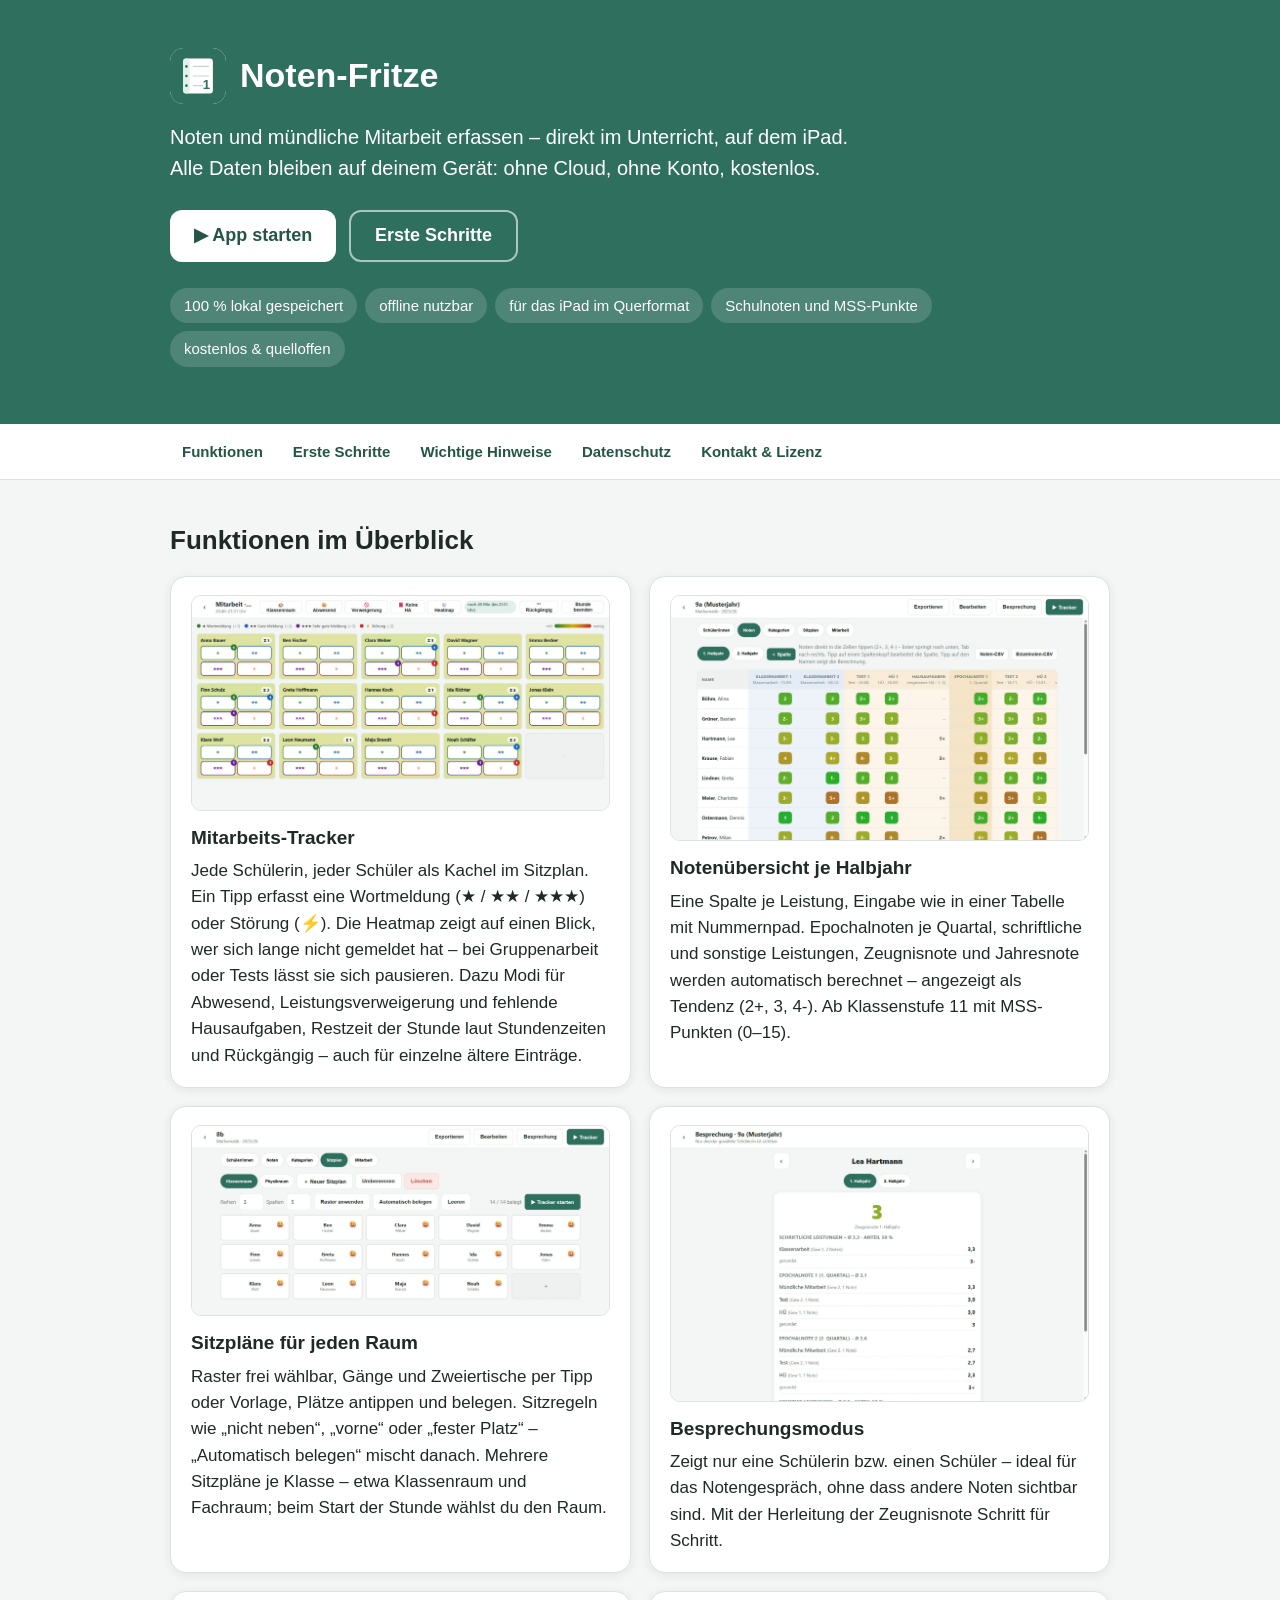
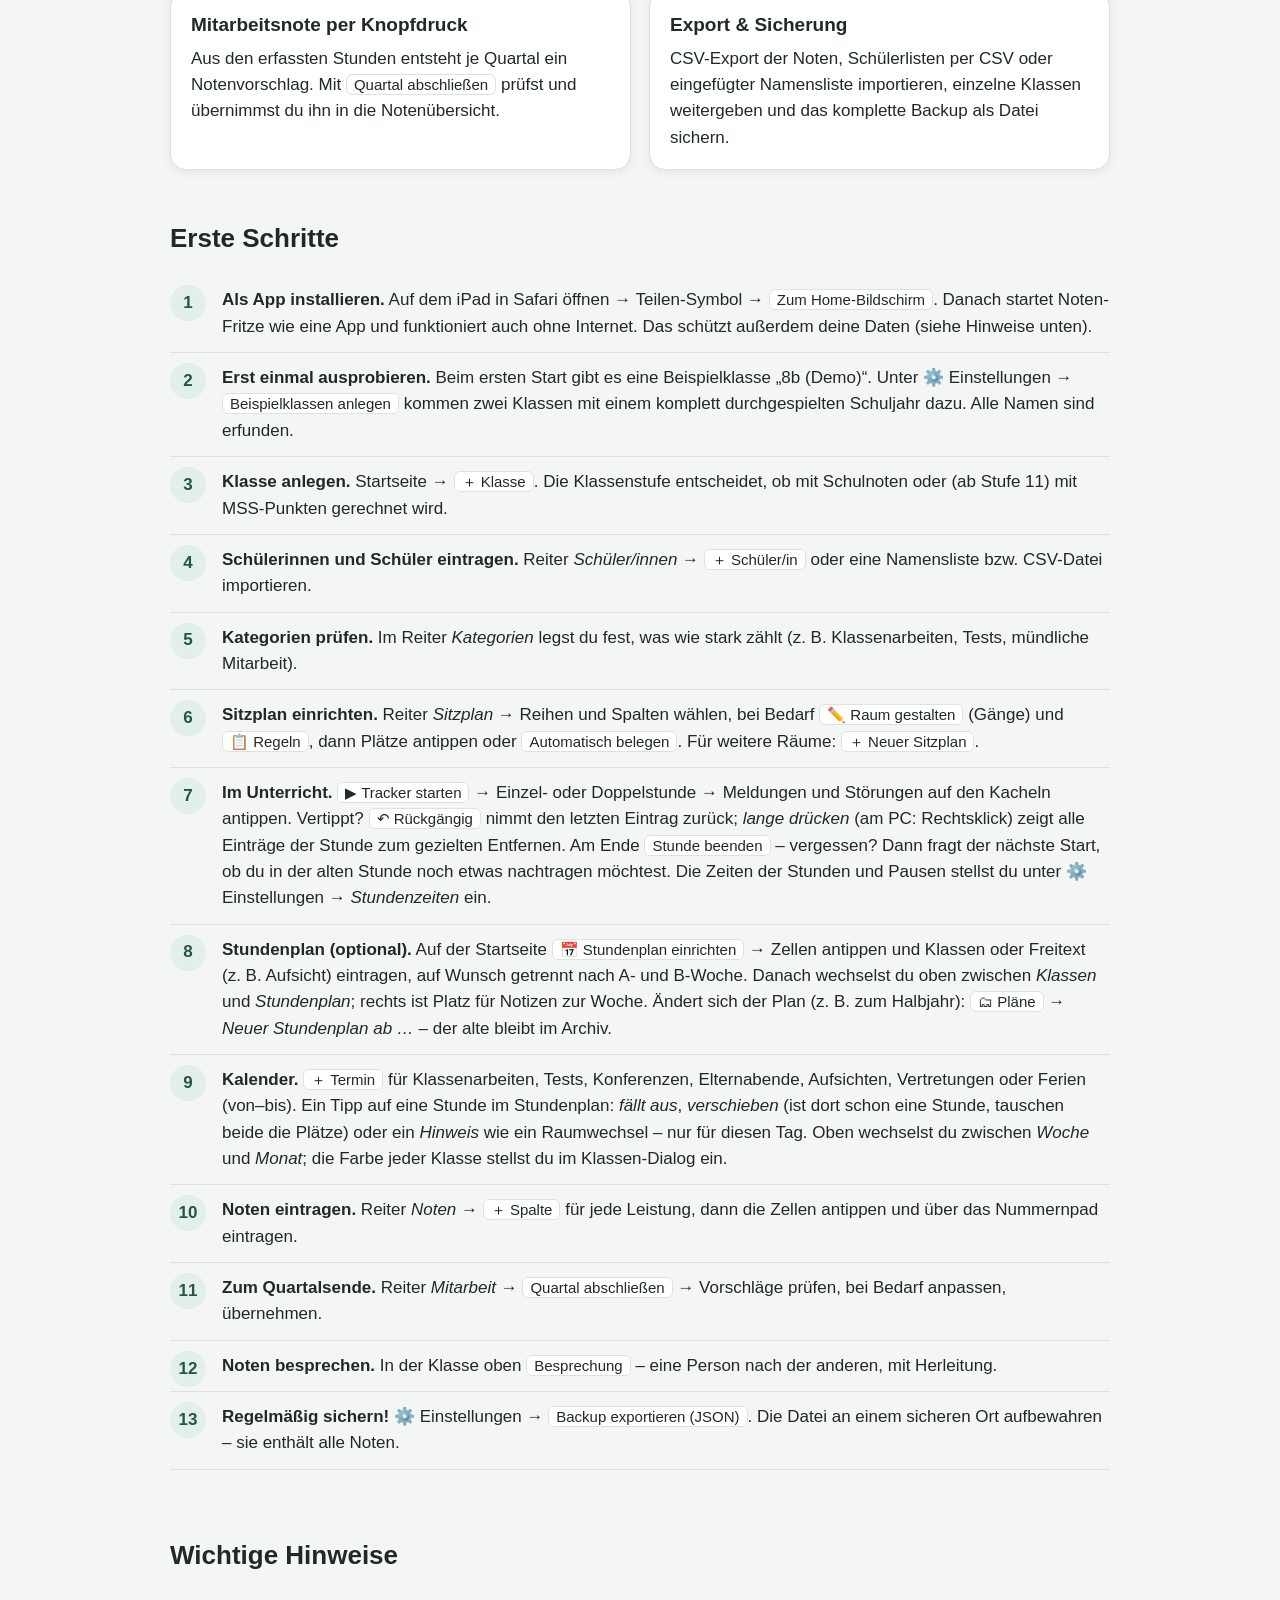
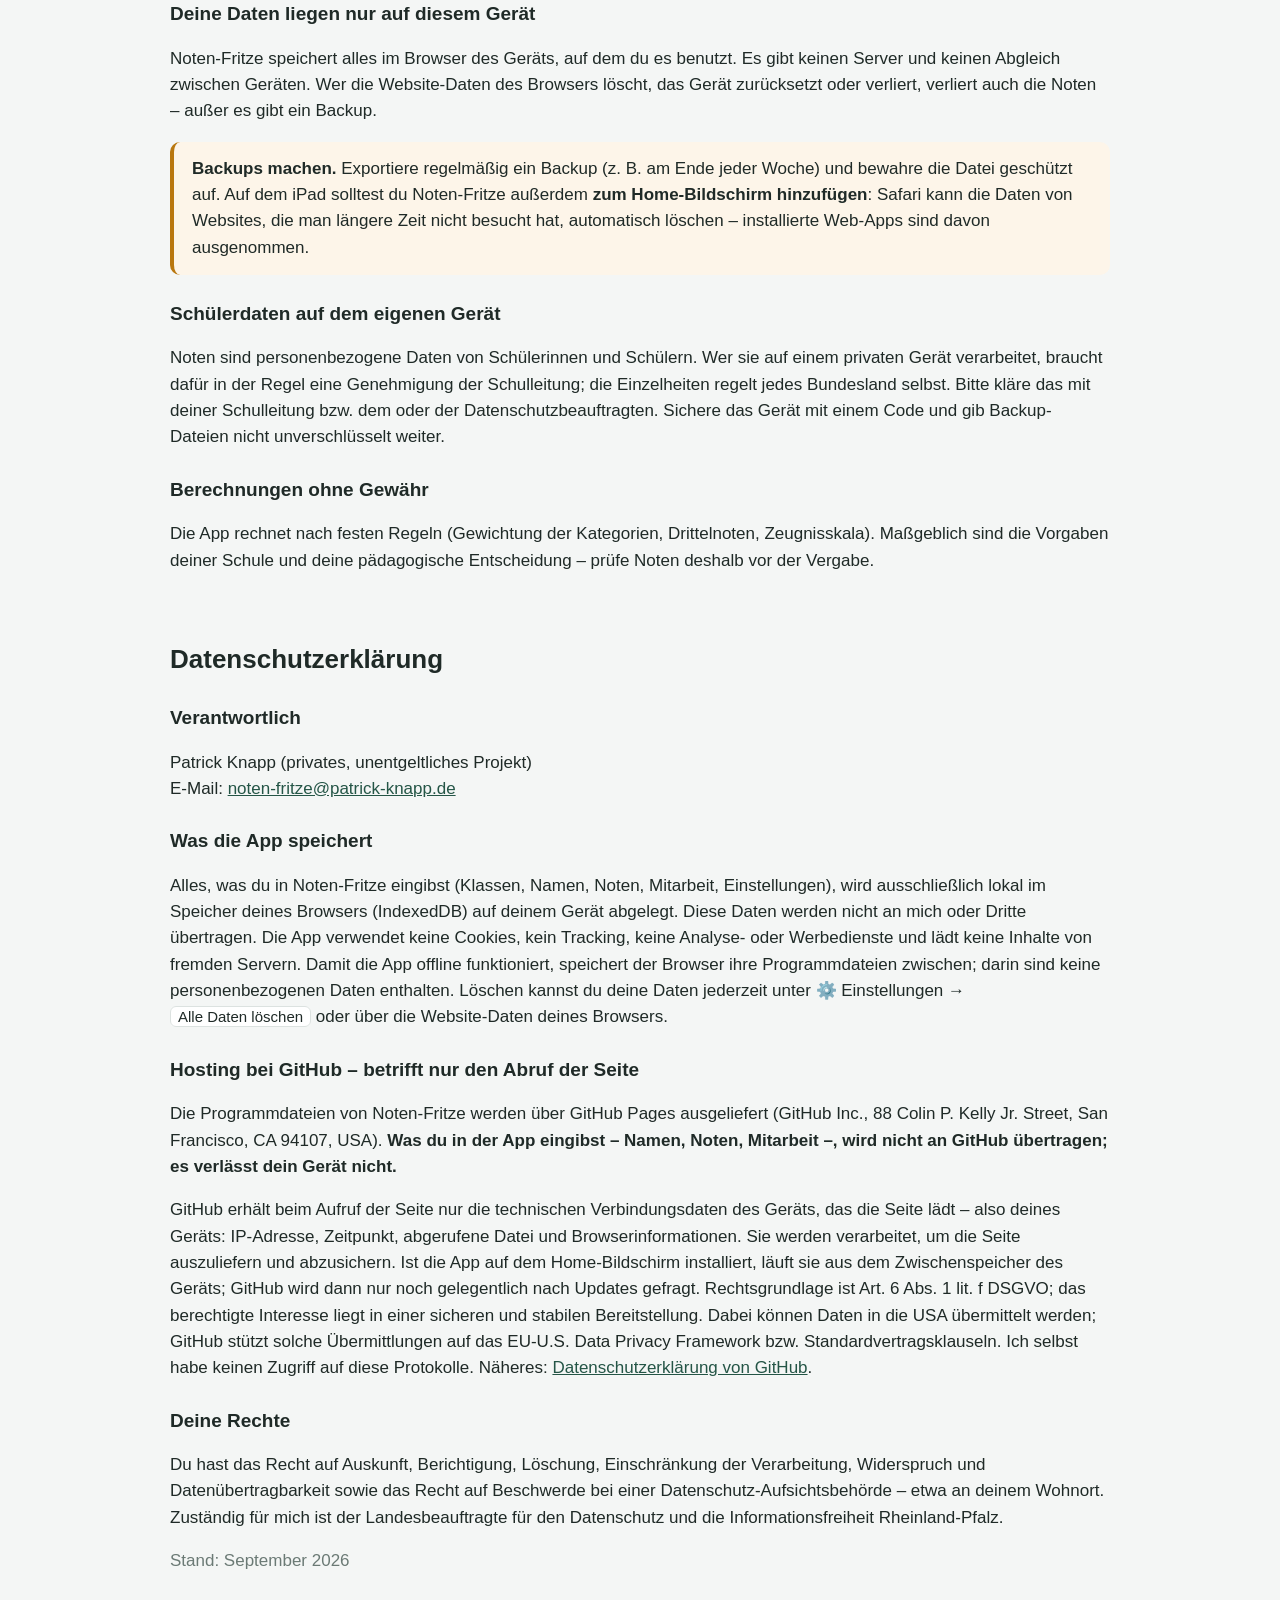
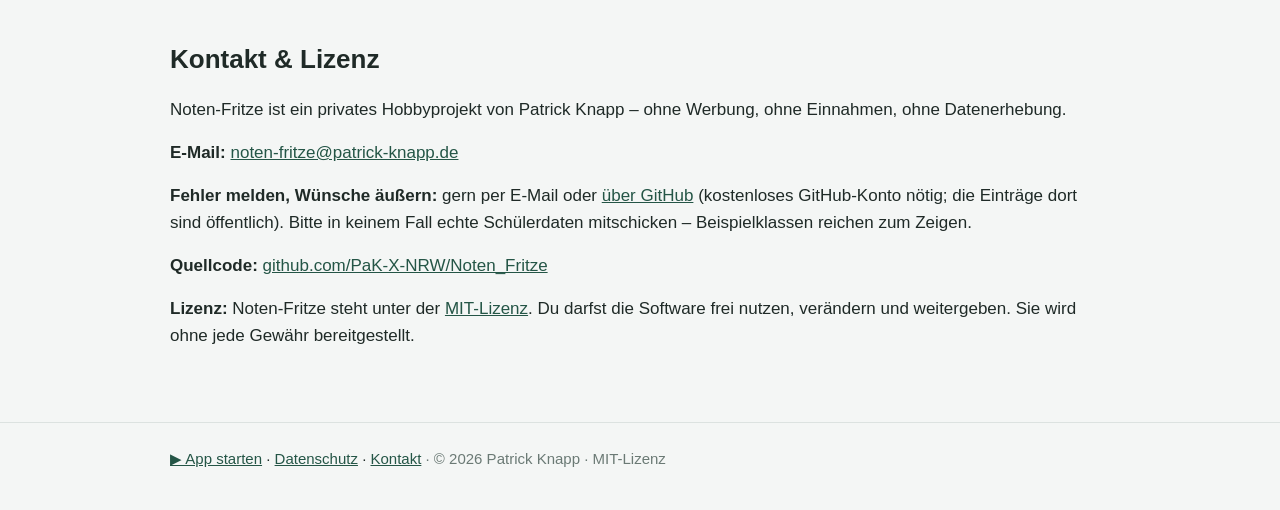
==== info.html @ f2e83788 "Kalender: Termine, Ferien, Ausfall/Verschieben/Hinweis, Monatsansicht, Klassenfarben - Neuer Store „" ====
<!DOCTYPE html>
<html lang="de">
<head>
  <meta charset="UTF-8" />
  <meta name="viewport" content="width=device-width, initial-scale=1.0, viewport-fit=cover" />
  <meta name="theme-color" content="#2f6f5e" />
  <title>Noten-Fritze – Noten und Mitarbeit lokal auf dem iPad</title>
  <meta name="description" content="Kostenlose Noten- und Mitarbeitsverwaltung für Lehrkräfte: Notenübersicht, Mitarbeits-Tracker mit Sitzplan, Besprechungsmodus. 100 % lokal im Browser – ohne Cloud, ohne Konto, offline nutzbar." />
  <meta property="og:type" content="website" />
  <meta property="og:title" content="Noten-Fritze – Noten und Mitarbeit lokal auf dem iPad" />
  <meta property="og:description" content="Kostenlose Noten- und Mitarbeitsverwaltung für Lehrkräfte. Alle Daten bleiben auf dem eigenen Gerät." />
  <meta property="og:image" content="https://noten-fritze.patrick-knapp.de/img/tracker.jpg" />
  <meta property="og:url" content="https://noten-fritze.patrick-knapp.de/info.html" />
  <link rel="canonical" href="https://noten-fritze.patrick-knapp.de/info.html" />
  <link rel="icon" href="icons/icon.svg" type="image/svg+xml" />
  <script type="application/ld+json">
  {
    "@context": "https://schema.org",
    "@type": "WebApplication",
    "name": "Noten-Fritze",
    "url": "https://noten-fritze.patrick-knapp.de/",
    "description": "Kostenlose Noten- und Mitarbeitsverwaltung für Lehrkräfte: Notenübersicht, Mitarbeits-Tracker mit Sitzplan, Besprechungsmodus. Alle Daten bleiben lokal im Browser.",
    "applicationCategory": "EducationalApplication",
    "operatingSystem": "Browser (optimiert für iPad)",
    "inLanguage": "de",
    "isAccessibleForFree": true,
    "offers": { "@type": "Offer", "price": "0", "priceCurrency": "EUR" },
    "audience": { "@type": "EducationalAudience", "educationalRole": "teacher" },
    "author": { "@type": "Person", "name": "Patrick Knapp" },
    "license": "https://opensource.org/licenses/MIT",
    "screenshot": "https://noten-fritze.patrick-knapp.de/img/tracker.jpg"
  }
  </script>
  <link rel="apple-touch-icon" href="icons/icon.svg" />
  <!-- info.html – Infoseite für Lehrkräfte: Funktionen, Kurzanleitung,
       Hinweise, Datenschutzerklärung, Kontakt und Lizenz. Bewusst ohne
       ausführbare Scripts und externe Ressourcen (nur Links; der JSON-LD-Block
       oben sind reine Daten für Suchmaschinen). -->
  <style>
    :root {
      --bg: #f4f6f5; --surface: #ffffff; --line: #dce2e0;
      --text: #1f2a27; --text-muted: #6b7a75;
      --accent: #2f6f5e; --accent-dark: #245546; --accent-soft: #e3efeb;
      --warn-soft: #fdf5e9; --warn: #b9770e;
      --radius: 16px; --shadow: 0 2px 10px rgba(31, 42, 39, 0.08);
    }
    * { box-sizing: border-box; }
    html { scroll-behavior: smooth; }
    body {
      margin: 0; background: var(--bg); color: var(--text);
      font-family: -apple-system, BlinkMacSystemFont, "Segoe UI", Roboto, Helvetica, Arial, sans-serif;
      font-size: 17px; line-height: 1.55; -webkit-font-smoothing: antialiased;
    }
    a { color: var(--accent-dark); }
    .wrap { max-width: 980px; margin: 0 auto; padding: 0 20px; }
    header.hero { background: var(--accent); color: #fff; padding: 48px 0 40px; }
    .hero .brand { display: flex; align-items: center; gap: 14px; }
    .hero .brand img { width: 56px; height: 56px; border-radius: 14px; background: #fff; }
    .hero h1 { margin: 0; font-size: 34px; line-height: 1.15; }
    .hero p.lead { font-size: 20px; margin: 18px 0 26px; max-width: 700px; }
    .btn {
      display: inline-flex; align-items: center; gap: 8px; min-height: 52px; padding: 0 24px;
      border-radius: 12px; font-weight: 700; text-decoration: none; font-size: 18px;
    }
    .btn.primary { background: #fff; color: var(--accent-dark); }
    .btn.ghost { color: #fff; border: 2px solid rgba(255,255,255,.6); margin-left: 8px; }
    .badges { display: flex; flex-wrap: wrap; gap: 8px; margin-top: 26px; padding: 0; list-style: none; }
    .badges li { background: rgba(255,255,255,.15); border-radius: 999px; padding: 6px 14px; font-size: 15px; }
    nav.toc { background: var(--surface); border-bottom: 1px solid var(--line); position: sticky; top: 0; z-index: 2; }
    nav.toc .wrap { display: flex; gap: 6px; overflow-x: auto; padding-top: 10px; padding-bottom: 10px; }
    nav.toc a { white-space: nowrap; text-decoration: none; padding: 6px 12px; border-radius: 999px; font-weight: 600; font-size: 15px; }
    nav.toc a:hover { background: var(--accent-soft); }
    section { padding: 40px 0 8px; }
    section h2 { font-size: 26px; margin: 0 0 16px; }
    section h3 { font-size: 19px; margin: 24px 0 6px; }
    .features { display: grid; grid-template-columns: repeat(auto-fit, minmax(380px, 1fr)); gap: 18px; }
    @media (max-width: 440px) { .features { grid-template-columns: 1fr; } }
    .card { background: var(--surface); border: 1px solid var(--line); border-radius: var(--radius); box-shadow: var(--shadow); padding: 18px 20px; }
    .card h3 { margin-top: 0; }
    .card p { margin: 6px 0 0; }
    figure { margin: 0 0 12px; }
    figure img { width: 100%; height: auto; display: block; border-radius: 10px; border: 1px solid var(--line); }
    figcaption { font-size: 14px; color: var(--text-muted); margin-top: 6px; }
    ol.steps { padding-left: 0; list-style: none; counter-reset: s; }
    ol.steps li { counter-increment: s; position: relative; padding: 12px 0 12px 52px; border-bottom: 1px solid var(--line); }
    ol.steps li::before {
      content: counter(s); position: absolute; left: 0; top: 10px; width: 36px; height: 36px; border-radius: 50%;
      background: var(--accent-soft); color: var(--accent-dark); font-weight: 700; display: flex; align-items: center; justify-content: center;
    }
    .note { background: var(--warn-soft); border-left: 4px solid var(--warn); border-radius: 10px; padding: 14px 18px; margin: 14px 0; }
    .muted { color: var(--text-muted); }
    kbd, .ui { background: var(--surface); border: 1px solid var(--line); border-radius: 6px; padding: 1px 7px; font-size: 15px; font-family: inherit; white-space: nowrap; }
    footer { margin-top: 48px; padding: 24px 0 40px; border-top: 1px solid var(--line); font-size: 15px; }
    @media (max-width: 600px) {
      .hero h1 { font-size: 28px; }
      .btn.ghost { margin: 10px 0 0; }
    }
  </style>
</head>
<body>
  <header class="hero">
    <div class="wrap">
      <div class="brand"><img src="icons/icon.svg" alt="" /><h1>Noten-Fritze</h1></div>
      <p class="lead">Noten und mündliche Mitarbeit erfassen – direkt im Unterricht, auf dem iPad.
        Alle Daten bleiben auf deinem Gerät: ohne Cloud, ohne Konto, kostenlos.</p>
      <a class="btn primary" href="./">▶︎ App starten</a>
      <a class="btn ghost" href="#start">Erste Schritte</a>
      <ul class="badges">
        <li>100 % lokal gespeichert</li>
        <li>offline nutzbar</li>
        <li>für das iPad im Querformat</li>
        <li>Schulnoten und MSS-Punkte</li>
        <li>kostenlos &amp; quelloffen</li>
      </ul>
    </div>
  </header>

  <nav class="toc" aria-label="Inhalt">
    <div class="wrap">
      <a href="#funktionen">Funktionen</a>
      <a href="#start">Erste Schritte</a>
      <a href="#hinweise">Wichtige Hinweise</a>
      <a href="#datenschutz">Datenschutz</a>
      <a href="#kontakt">Kontakt &amp; Lizenz</a>
    </div>
  </nav>

  <main class="wrap">
    <!-- ================= Funktionen ================= -->
    <section id="funktionen">
      <h2>Funktionen im Überblick</h2>
      <div class="features">
        <div class="card">
          <figure><img src="img/tracker.jpg" alt="Mitarbeits-Tracker mit Schülerkacheln im Sitzplan" loading="lazy" /></figure>
          <h3>Mitarbeits-Tracker</h3>
          <p>Jede Schülerin, jeder Schüler als Kachel im Sitzplan. Ein Tipp erfasst eine Wortmeldung
            (★ / ★★ / ★★★) oder Störung (⚡). Die Heatmap zeigt auf einen Blick, wer sich lange nicht
            gemeldet hat – bei Gruppenarbeit oder Tests lässt sie sich pausieren. Dazu Modi für Abwesend, Leistungsverweigerung und fehlende Hausaufgaben,
            Restzeit der Stunde laut Stundenzeiten und Rückgängig – auch für einzelne ältere Einträge.</p>
        </div>
        <div class="card">
          <figure><img src="img/noten.jpg" alt="Notenübersicht eines Halbjahres" loading="lazy" /></figure>
          <h3>Notenübersicht je Halbjahr</h3>
          <p>Eine Spalte je Leistung, Eingabe wie in einer Tabelle mit Nummernpad. Epochalnoten je
            Quartal, schriftliche und sonstige Leistungen, Zeugnisnote und Jahresnote werden automatisch
            berechnet – angezeigt als Tendenz (2+, 3, 4-). Ab Klassenstufe 11 mit MSS-Punkten (0–15).</p>
        </div>
        <div class="card">
          <figure><img src="img/sitzplan.jpg" alt="Sitzplan-Editor mit mehreren Räumen" loading="lazy" /></figure>
          <h3>Sitzpläne für jeden Raum</h3>
          <p>Raster frei wählbar, Gänge und Zweiertische per Tipp oder Vorlage, Plätze antippen und belegen.
            Sitzregeln wie „nicht neben“, „vorne“ oder „fester Platz“ – „Automatisch belegen“ mischt danach.
            Mehrere Sitzpläne je Klasse – etwa Klassenraum und Fachraum; beim Start der Stunde wählst du den Raum.</p>
        </div>
        <div class="card">
          <figure><img src="img/besprechung.jpg" alt="Besprechungsmodus mit Herleitung der Zeugnisnote" loading="lazy" /></figure>
          <h3>Besprechungsmodus</h3>
          <p>Zeigt nur eine Schülerin bzw. einen Schüler – ideal für das Notengespräch, ohne dass
            andere Noten sichtbar sind. Mit der Herleitung der Zeugnisnote Schritt für Schritt.</p>
        </div>
        <div class="card">
          <h3>Mitarbeitsnote per Knopfdruck</h3>
          <p>Aus den erfassten Stunden entsteht je Quartal ein Notenvorschlag. Mit
            <span class="ui">Quartal abschließen</span> prüfst und übernimmst du ihn in die Notenübersicht.</p>
        </div>
        <div class="card">
          <h3>Export &amp; Sicherung</h3>
          <p>CSV-Export der Noten, Schülerlisten per CSV oder eingefügter Namensliste importieren,
            einzelne Klassen weitergeben und das komplette Backup als Datei sichern.</p>
        </div>
      </div>
    </section>

    <!-- ================= Erste Schritte ================= -->
    <section id="start">
      <h2>Erste Schritte</h2>
      <ol class="steps">
        <li><strong>Als App installieren.</strong> Auf dem iPad in Safari öffnen → Teilen-Symbol →
          <span class="ui">Zum Home-Bildschirm</span>. Danach startet Noten-Fritze wie eine App und
          funktioniert auch ohne Internet. Das schützt außerdem deine Daten (siehe Hinweise unten).</li>
        <li><strong>Erst einmal ausprobieren.</strong> Beim ersten Start gibt es eine Beispielklasse „8b (Demo)“.
          Unter ⚙️ Einstellungen → <span class="ui">Beispielklassen anlegen</span> kommen zwei Klassen mit
          einem komplett durchgespielten Schuljahr dazu. Alle Namen sind erfunden.</li>
        <li><strong>Klasse anlegen.</strong> Startseite → <span class="ui">＋ Klasse</span>. Die Klassenstufe
          entscheidet, ob mit Schulnoten oder (ab Stufe 11) mit MSS-Punkten gerechnet wird.</li>
        <li><strong>Schülerinnen und Schüler eintragen.</strong> Reiter <em>Schüler/innen</em> →
          <span class="ui">＋ Schüler/in</span> oder eine Namensliste bzw. CSV-Datei importieren.</li>
        <li><strong>Kategorien prüfen.</strong> Im Reiter <em>Kategorien</em> legst du fest, was wie stark
          zählt (z.&nbsp;B. Klassenarbeiten, Tests, mündliche Mitarbeit).</li>
        <li><strong>Sitzplan einrichten.</strong> Reiter <em>Sitzplan</em> → Reihen und Spalten wählen,
          bei Bedarf <span class="ui">✏️ Raum gestalten</span> (Gänge) und <span class="ui">📋 Regeln</span>,
          dann Plätze antippen oder <span class="ui">Automatisch belegen</span>. Für weitere Räume:
          <span class="ui">＋ Neuer Sitzplan</span>.</li>
        <li><strong>Im Unterricht.</strong> <span class="ui">▶︎ Tracker starten</span> → Einzel- oder
          Doppelstunde → Meldungen und Störungen auf den Kacheln antippen. Vertippt?
          <span class="ui">↶ Rückgängig</span> nimmt den letzten Eintrag zurück; <em>lange drücken</em>
          (am PC: Rechtsklick) zeigt alle Einträge der Stunde zum gezielten Entfernen.
          Am Ende <span class="ui">Stunde beenden</span> – vergessen? Dann fragt der nächste Start, ob du
          in der alten Stunde noch etwas nachtragen möchtest. Die Zeiten der Stunden und Pausen
          stellst du unter ⚙️ Einstellungen → <em>Stundenzeiten</em> ein.</li>
        <li><strong>Stundenplan (optional).</strong> Auf der Startseite <span class="ui">📅 Stundenplan einrichten</span>
          → Zellen antippen und Klassen oder Freitext (z.&nbsp;B. Aufsicht) eintragen, auf Wunsch getrennt nach
          A- und B-Woche. Danach wechselst du oben zwischen <em>Klassen</em> und <em>Stundenplan</em>; rechts ist
          Platz für Notizen zur Woche. Ändert sich der Plan (z.&nbsp;B. zum Halbjahr): <span class="ui">🗂 Pläne</span>
          → <em>Neuer Stundenplan ab …</em> – der alte bleibt im Archiv.</li>
        <li><strong>Kalender.</strong> <span class="ui">＋ Termin</span> für Klassenarbeiten, Tests, Konferenzen,
          Elternabende, Aufsichten, Vertretungen oder Ferien (von–bis). Ein Tipp auf eine Stunde im Stundenplan:
          <em>fällt aus</em>, <em>verschieben</em> (ist dort schon eine Stunde, tauschen beide die Plätze) oder
          ein <em>Hinweis</em> wie ein Raumwechsel – nur für diesen Tag. Oben wechselst du zwischen
          <em>Woche</em> und <em>Monat</em>; die Farbe jeder Klasse stellst du im Klassen-Dialog ein.</li>
        <li><strong>Noten eintragen.</strong> Reiter <em>Noten</em> → <span class="ui">＋ Spalte</span> für
          jede Leistung, dann die Zellen antippen und über das Nummernpad eintragen.</li>
        <li><strong>Zum Quartalsende.</strong> Reiter <em>Mitarbeit</em> →
          <span class="ui">Quartal abschließen</span> → Vorschläge prüfen, bei Bedarf anpassen, übernehmen.</li>
        <li><strong>Noten besprechen.</strong> In der Klasse oben <span class="ui">Besprechung</span> –
          eine Person nach der anderen, mit Herleitung.</li>
        <li><strong>Regelmäßig sichern!</strong> ⚙️ Einstellungen → <span class="ui">Backup exportieren (JSON)</span>.
          Die Datei an einem sicheren Ort aufbewahren – sie enthält alle Noten.</li>
      </ol>
    </section>

    <!-- ================= Hinweise ================= -->
    <section id="hinweise">
      <h2>Wichtige Hinweise</h2>

      <h3>Deine Daten liegen nur auf diesem Gerät</h3>
      <p>Noten-Fritze speichert alles im Browser des Geräts, auf dem du es benutzt. Es gibt keinen
        Server und keinen Abgleich zwischen Geräten. Wer die Website-Daten des Browsers löscht, das Gerät
        zurücksetzt oder verliert, verliert auch die Noten – außer es gibt ein Backup.</p>
      <div class="note"><strong>Backups machen.</strong> Exportiere regelmäßig ein Backup (z.&nbsp;B. am Ende
        jeder Woche) und bewahre die Datei geschützt auf. Auf dem iPad solltest du Noten-Fritze außerdem
        <strong>zum Home-Bildschirm hinzufügen</strong>: Safari kann die Daten von Websites, die man längere
        Zeit nicht besucht hat, automatisch löschen – installierte Web-Apps sind davon ausgenommen.</div>

      <h3>Schülerdaten auf dem eigenen Gerät</h3>
      <p>Noten sind personenbezogene Daten von Schülerinnen und Schülern. Wer sie auf einem privaten
        Gerät verarbeitet, braucht dafür in der Regel eine Genehmigung der Schulleitung; die Einzelheiten
        regelt jedes Bundesland selbst. Bitte kläre das mit deiner Schulleitung bzw. dem oder der
        Datenschutzbeauftragten. Sichere das Gerät mit einem Code und gib Backup-Dateien nicht unverschlüsselt weiter.</p>

      <h3>Berechnungen ohne Gewähr</h3>
      <p>Die App rechnet nach festen Regeln (Gewichtung der Kategorien, Drittelnoten, Zeugnisskala).
        Maßgeblich sind die Vorgaben deiner Schule und deine pädagogische Entscheidung – prüfe Noten
        deshalb vor der Vergabe.</p>
    </section>

    <!-- ================= Datenschutz ================= -->
    <section id="datenschutz">
      <h2>Datenschutzerklärung</h2>

      <h3>Verantwortlich</h3>
      <p>Patrick Knapp (privates, unentgeltliches Projekt)<br />E-Mail: <a href="mailto:noten-fritze@patrick-knapp.de">noten-fritze@patrick-knapp.de</a></p>

      <h3>Was die App speichert</h3>
      <p>Alles, was du in Noten-Fritze eingibst (Klassen, Namen, Noten, Mitarbeit, Einstellungen), wird
        ausschließlich lokal im Speicher deines Browsers (IndexedDB) auf deinem Gerät abgelegt. Diese Daten
        werden nicht an mich oder Dritte übertragen. Die App verwendet keine Cookies, kein Tracking, keine
        Analyse- oder Werbedienste und lädt keine Inhalte von fremden Servern. Damit die App offline
        funktioniert, speichert der Browser ihre Programmdateien zwischen; darin sind keine
        personenbezogenen Daten enthalten. Löschen kannst du deine Daten jederzeit unter ⚙️ Einstellungen →
        <span class="ui">Alle Daten löschen</span> oder über die Website-Daten deines Browsers.</p>

      <h3>Hosting bei GitHub – betrifft nur den Abruf der Seite</h3>
      <p>Die Programmdateien von Noten-Fritze werden über GitHub Pages ausgeliefert (GitHub Inc.,
        88 Colin P. Kelly Jr. Street, San Francisco, CA 94107, USA). <strong>Was du in der App eingibst –
        Namen, Noten, Mitarbeit –, wird nicht an GitHub übertragen; es verlässt dein Gerät nicht.</strong></p>
      <p>GitHub erhält beim Aufruf der Seite nur die technischen Verbindungsdaten des Geräts, das die Seite
        lädt – also deines Geräts: IP-Adresse, Zeitpunkt, abgerufene Datei und Browserinformationen. Sie werden
        verarbeitet, um die Seite auszuliefern und abzusichern. Ist die App auf dem Home-Bildschirm
        installiert, läuft sie aus dem Zwischenspeicher des Geräts; GitHub wird dann nur noch gelegentlich
        nach Updates gefragt. Rechtsgrundlage ist Art. 6 Abs. 1 lit. f DSGVO; das berechtigte Interesse liegt
        in einer sicheren und stabilen Bereitstellung. Dabei können Daten in die USA übermittelt werden; GitHub
        stützt solche Übermittlungen auf das EU-U.S. Data Privacy Framework bzw. Standardvertragsklauseln. Ich
        selbst habe keinen Zugriff auf diese Protokolle. Näheres:
        <a href="https://docs.github.com/de/site-policy/privacy-policies/github-general-privacy-statement" rel="noopener">Datenschutzerklärung von GitHub</a>.</p>

      <h3>Deine Rechte</h3>
      <p>Du hast das Recht auf Auskunft, Berichtigung, Löschung, Einschränkung der Verarbeitung, Widerspruch
        und Datenübertragbarkeit sowie das Recht auf Beschwerde bei einer Datenschutz-Aufsichtsbehörde –
        etwa an deinem Wohnort. Zuständig für mich ist der Landesbeauftragte für den Datenschutz und die
        Informationsfreiheit Rheinland-Pfalz.</p>
      <p class="muted">Stand: September 2026</p>
    </section>

    <!-- ================= Kontakt & Lizenz ================= -->
    <section id="kontakt">
      <h2>Kontakt &amp; Lizenz</h2>
      <p>Noten-Fritze ist ein privates Hobbyprojekt von Patrick Knapp – ohne Werbung, ohne Einnahmen,
        ohne Datenerhebung.</p>
      <p><strong>E-Mail:</strong> <a href="mailto:noten-fritze@patrick-knapp.de">noten-fritze@patrick-knapp.de</a></p>
      <p><strong>Fehler melden, Wünsche äußern:</strong> gern per E-Mail oder
        <a href="https://github.com/PaK-X-NRW/Noten_Fritze/issues" rel="noopener">über GitHub</a>
        (kostenloses GitHub-Konto nötig; die Einträge dort sind öffentlich).
        Bitte in keinem Fall echte Schülerdaten mitschicken – Beispielklassen reichen zum Zeigen.</p>
      <!-- Platz für ein Impressum, falls später nötig. -->
      <p><strong>Quellcode:</strong> <a href="https://github.com/PaK-X-NRW/Noten_Fritze" rel="noopener">github.com/PaK-X-NRW/Noten_Fritze</a></p>
      <p><strong>Lizenz:</strong> Noten-Fritze steht unter der <a href="https://github.com/PaK-X-NRW/Noten_Fritze/blob/main/LICENSE" rel="noopener">MIT-Lizenz</a>.
        Du darfst die Software frei nutzen, verändern und weitergeben. Sie wird ohne jede Gewähr bereitgestellt.</p>
    </section>
  </main>

  <footer>
    <div class="wrap">
      <a href="./">▶︎ App starten</a> · <a href="#datenschutz">Datenschutz</a> · <a href="#kontakt">Kontakt</a>
      <span class="muted"> · © 2026 Patrick Knapp · MIT-Lizenz</span>
    </div>
  </footer>
</body>
</html>
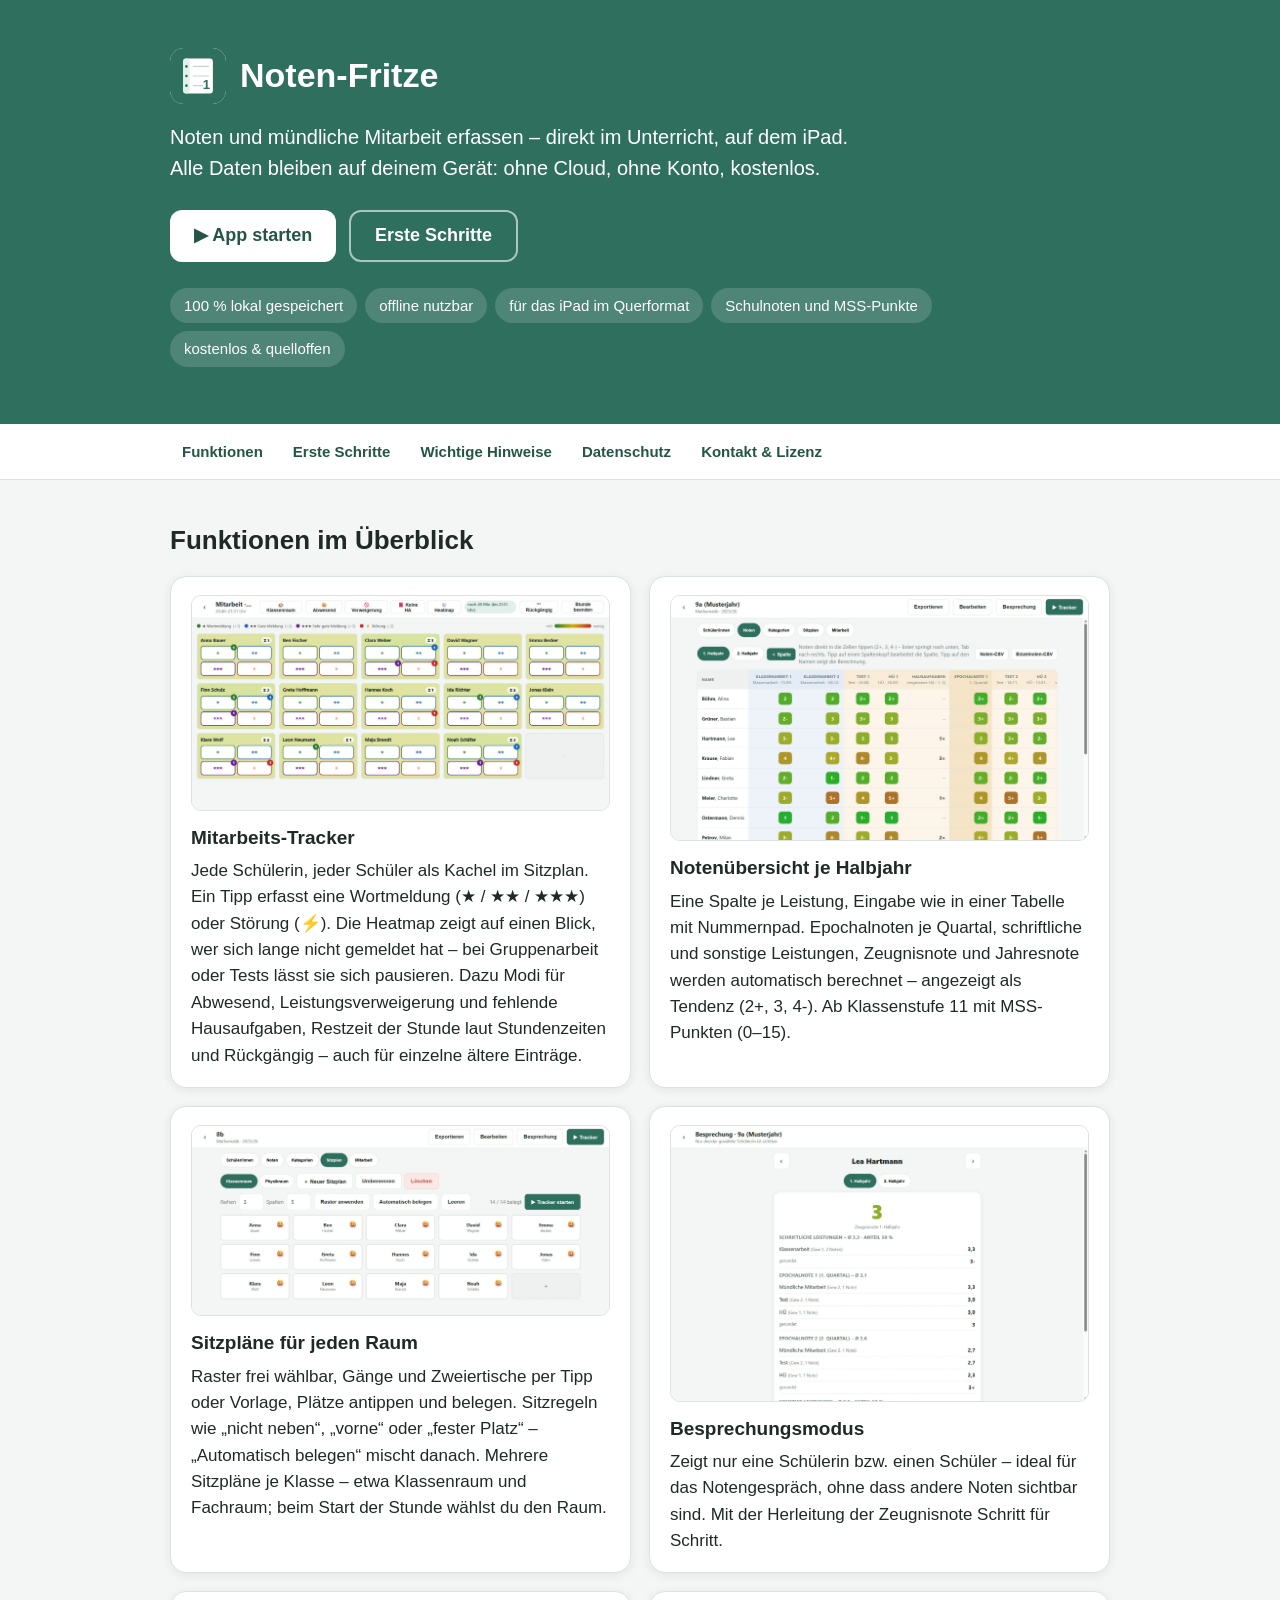
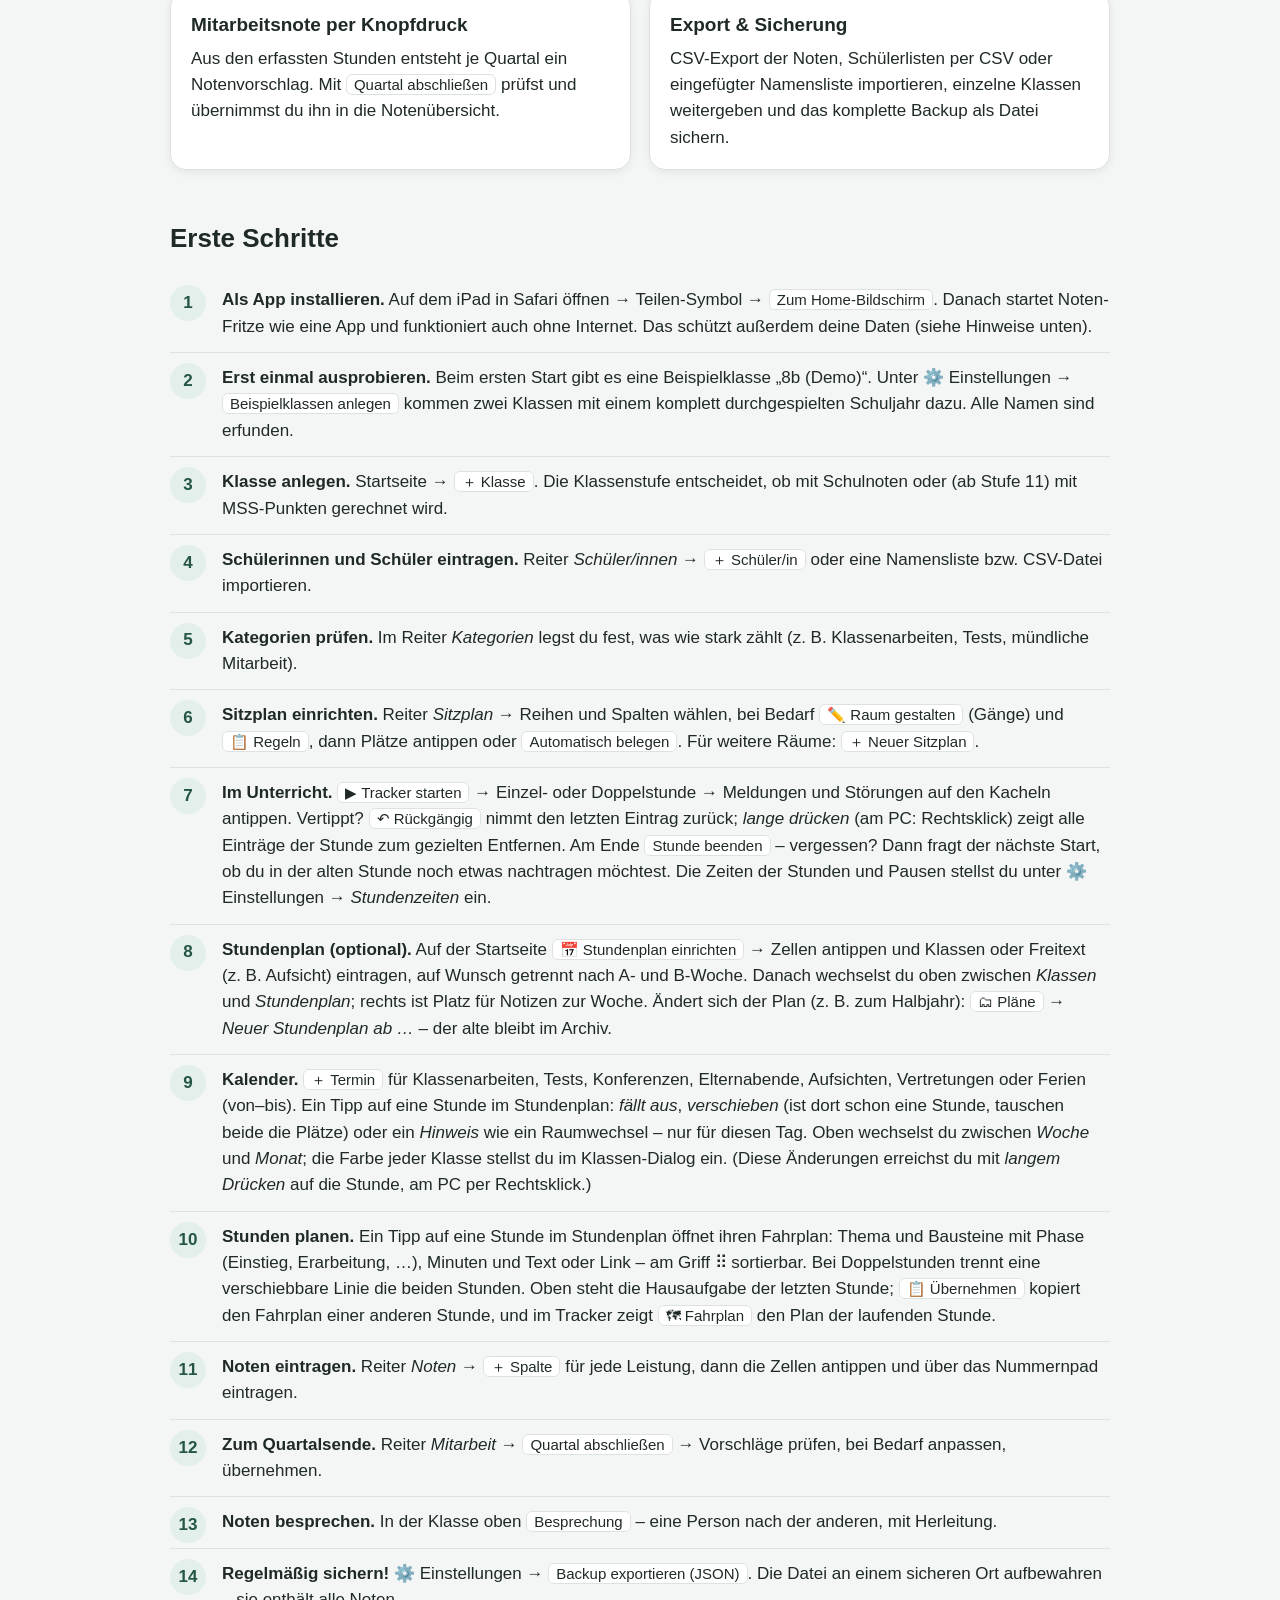
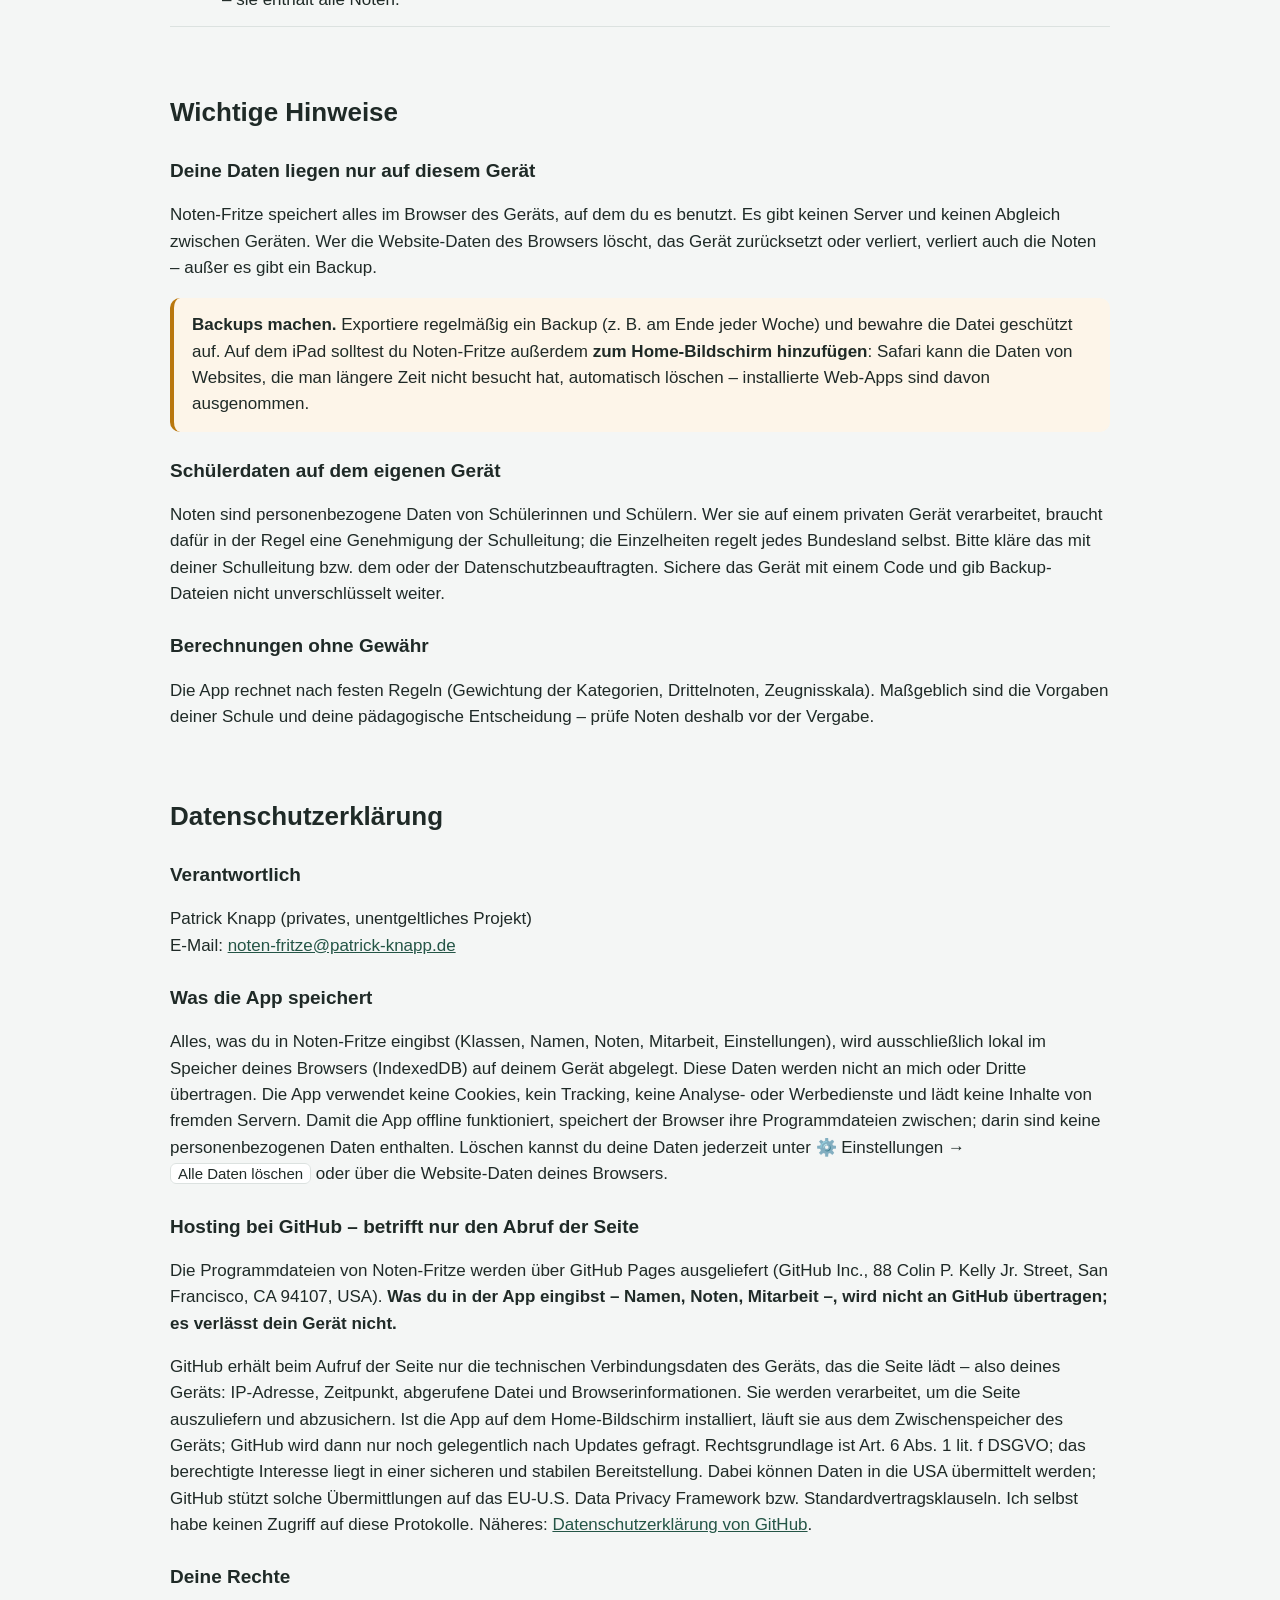
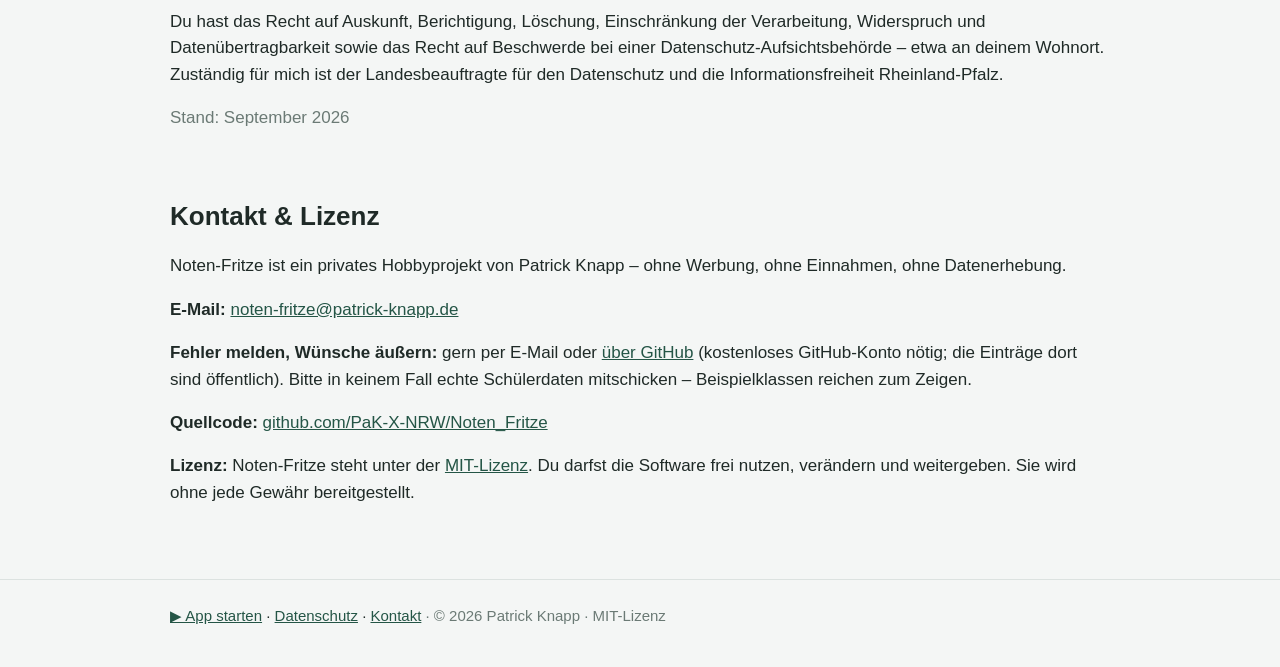
==== commit db0257f0: "Stundenplanung (4a): Fahrplan je Stunde aus Bausteinen - Tipp auf eine Klassenstunde öffnet die Plan" ====
--- a/info.html
+++ b/info.html
@@ -207,7 +207,13 @@
           Elternabende, Aufsichten, Vertretungen oder Ferien (von–bis). Ein Tipp auf eine Stunde im Stundenplan:
           <em>fällt aus</em>, <em>verschieben</em> (ist dort schon eine Stunde, tauschen beide die Plätze) oder
           ein <em>Hinweis</em> wie ein Raumwechsel – nur für diesen Tag. Oben wechselst du zwischen
-          <em>Woche</em> und <em>Monat</em>; die Farbe jeder Klasse stellst du im Klassen-Dialog ein.</li>
+          <em>Woche</em> und <em>Monat</em>; die Farbe jeder Klasse stellst du im Klassen-Dialog ein.
+          (Diese Änderungen erreichst du mit <em>langem Drücken</em> auf die Stunde, am PC per Rechtsklick.)</li>
+        <li><strong>Stunden planen.</strong> Ein Tipp auf eine Stunde im Stundenplan öffnet ihren Fahrplan: Thema
+          und Bausteine mit Phase (Einstieg, Erarbeitung, …), Minuten und Text oder Link – am Griff ⠿ sortierbar.
+          Bei Doppelstunden trennt eine verschiebbare Linie die beiden Stunden. Oben steht die Hausaufgabe der
+          letzten Stunde; <span class="ui">📋 Übernehmen</span> kopiert den Fahrplan einer anderen Stunde, und im
+          Tracker zeigt <span class="ui">🗺 Fahrplan</span> den Plan der laufenden Stunde.</li>
         <li><strong>Noten eintragen.</strong> Reiter <em>Noten</em> → <span class="ui">＋ Spalte</span> für
           jede Leistung, dann die Zellen antippen und über das Nummernpad eintragen.</li>
         <li><strong>Zum Quartalsende.</strong> Reiter <em>Mitarbeit</em> →
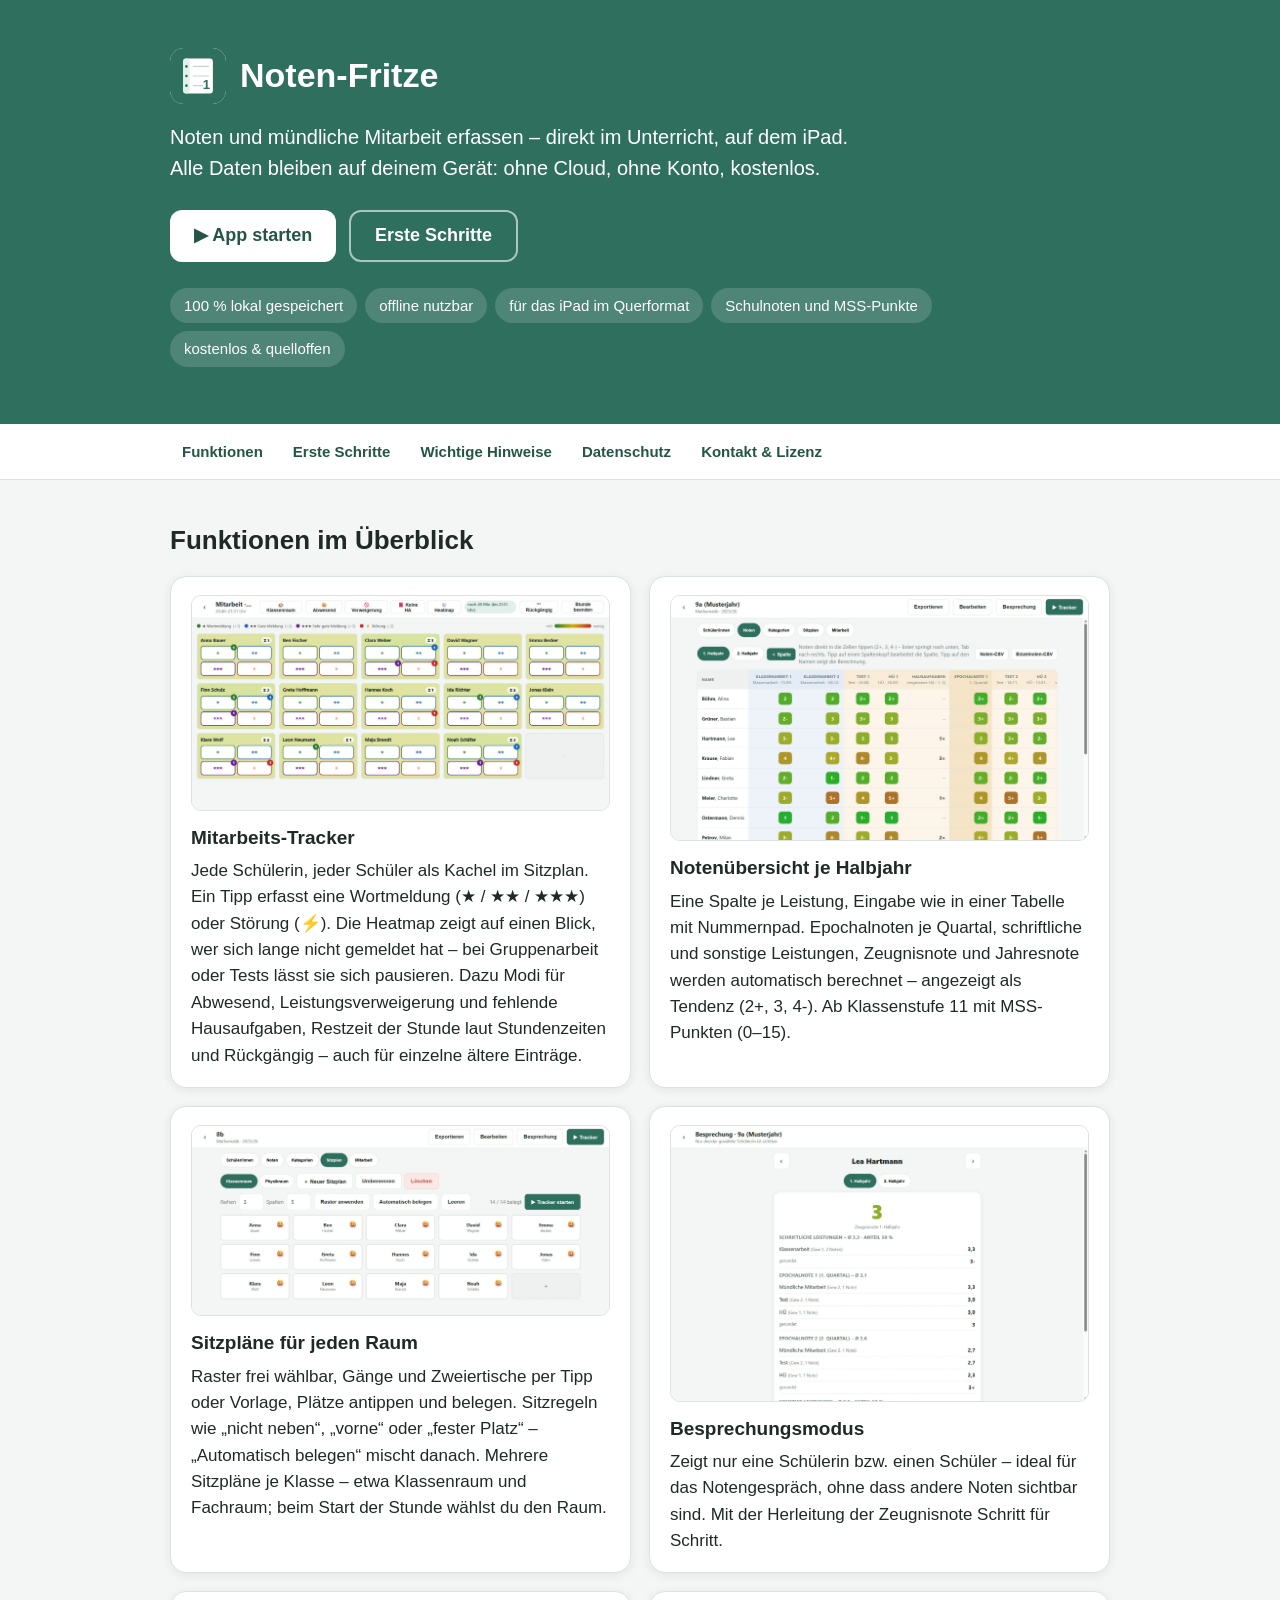
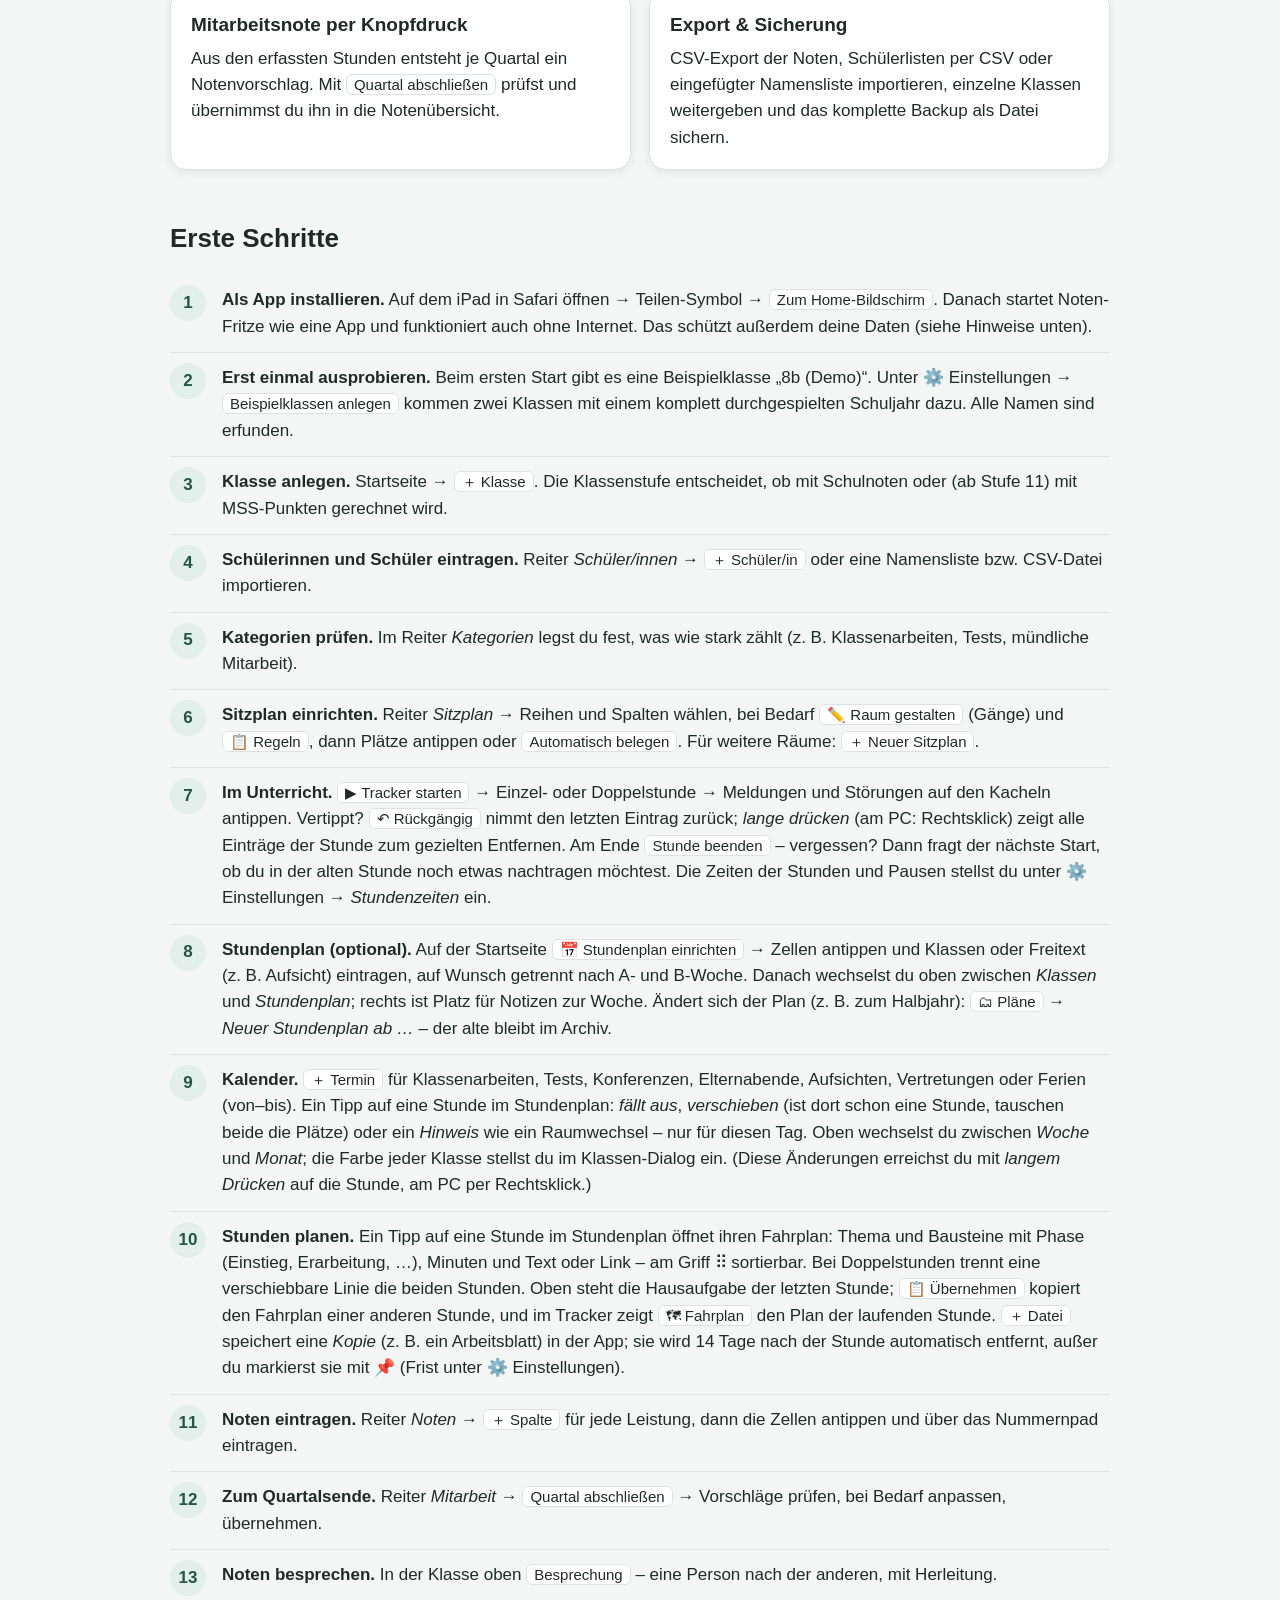
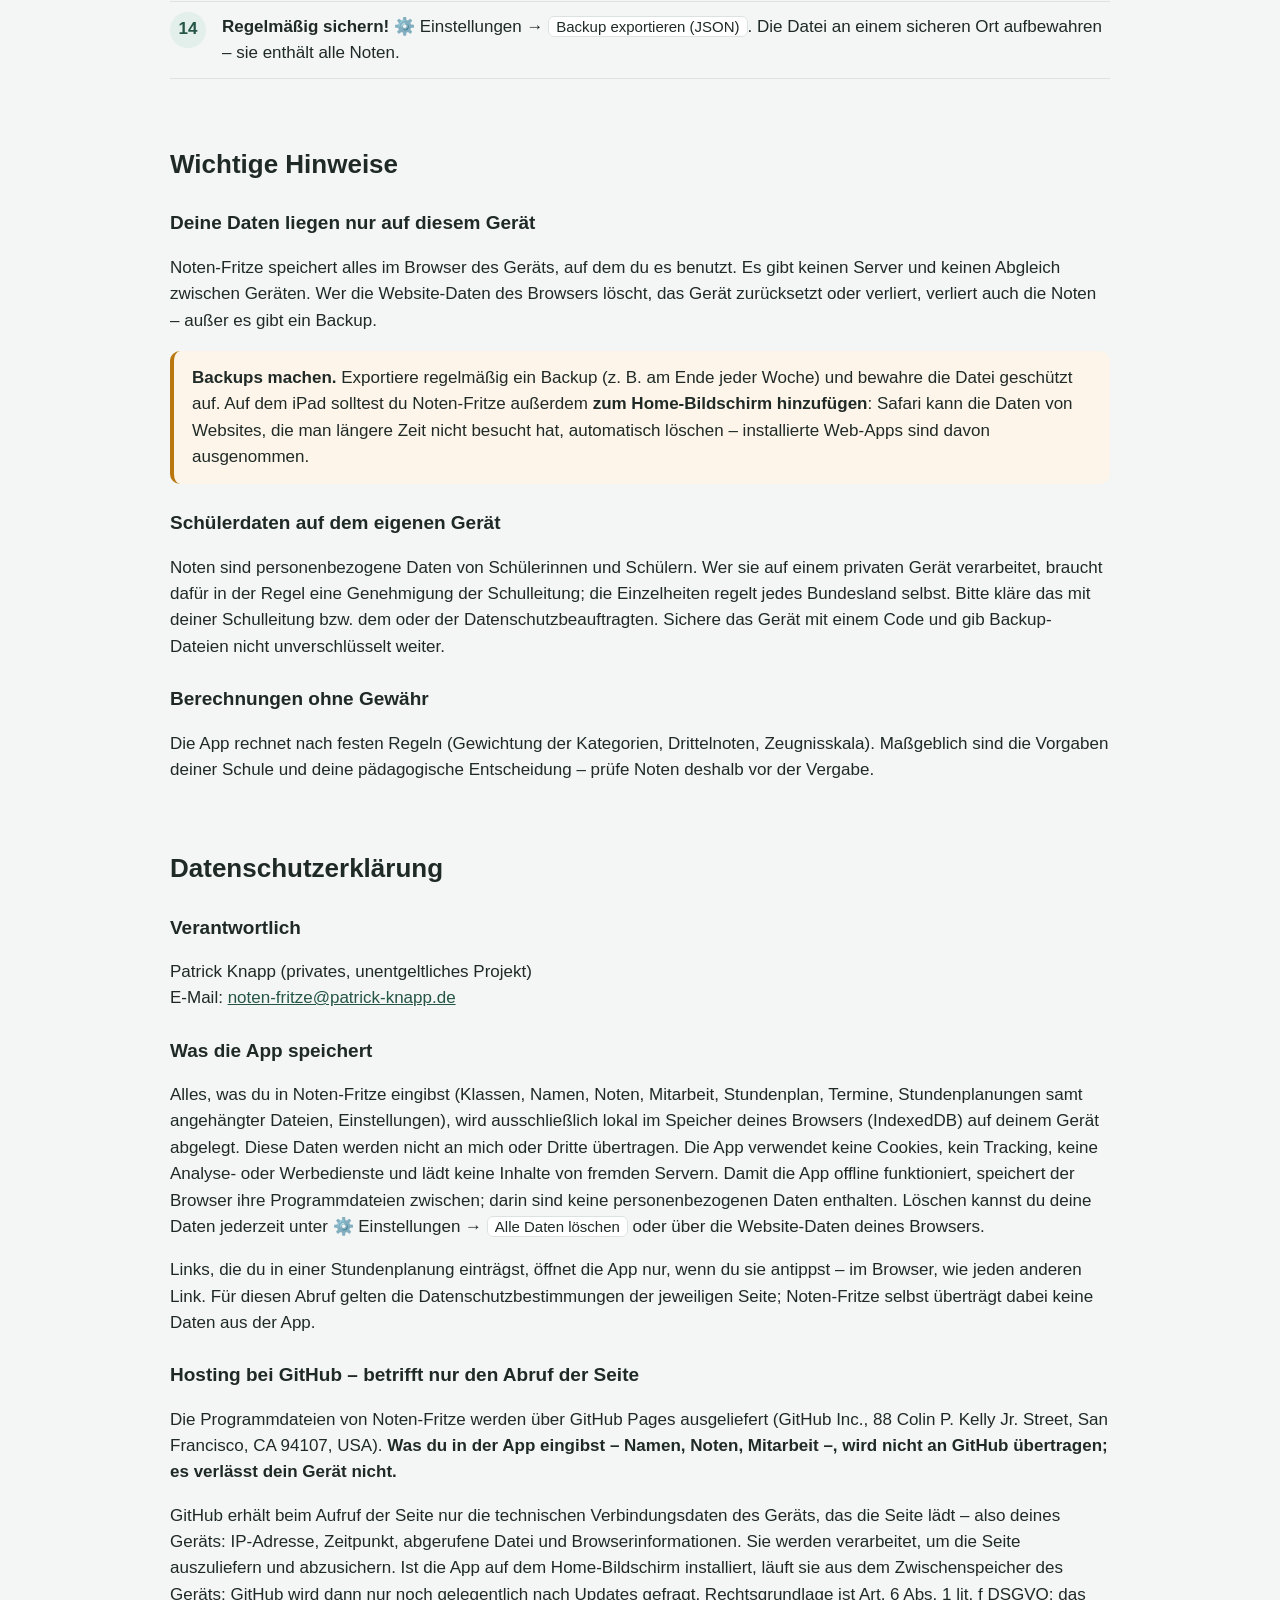
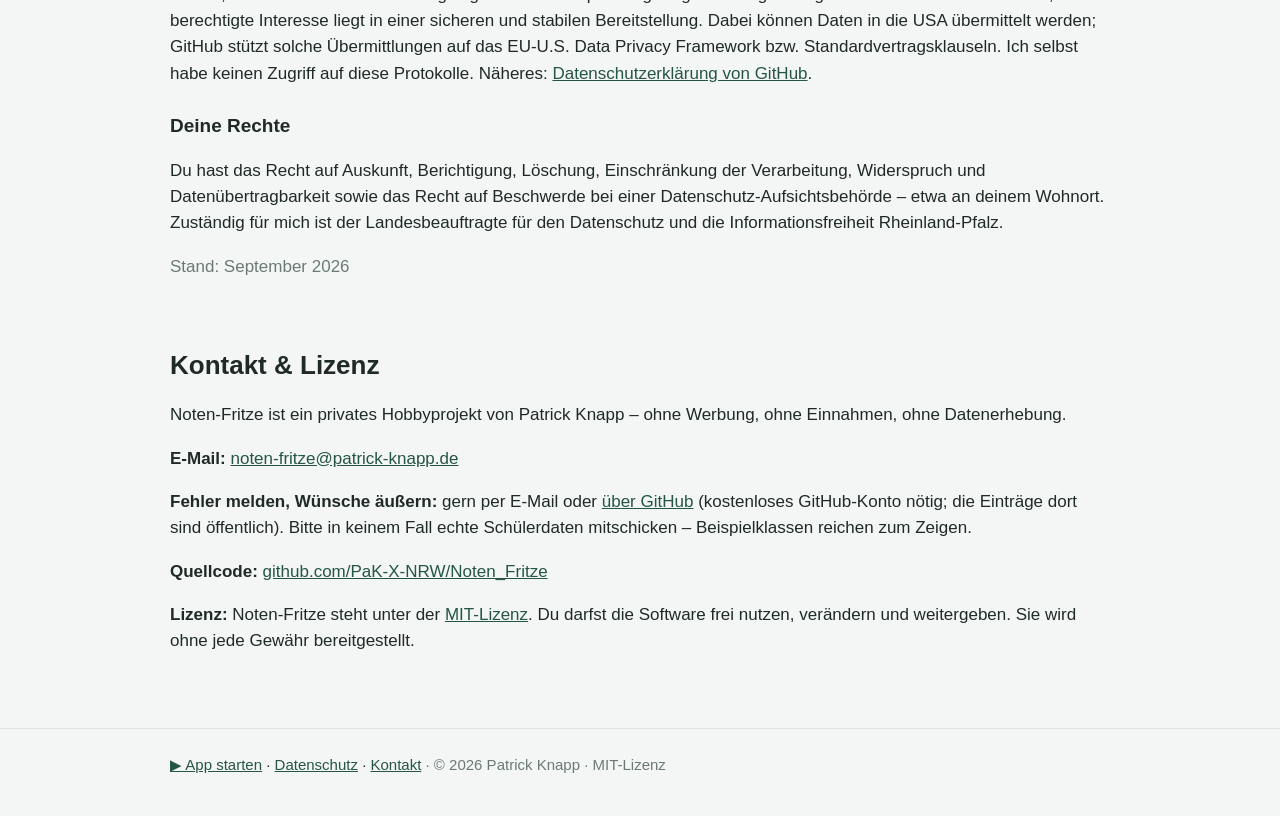
==== commit 07196d6a: "Stundenplanung (4b): Dateien als Kopie in der App - „＋ Datei“ im Fahrplan: Kopie der Datei (ArrayBuf" ====
--- a/info.html
+++ b/info.html
@@ -213,7 +213,9 @@
           und Bausteine mit Phase (Einstieg, Erarbeitung, …), Minuten und Text oder Link – am Griff ⠿ sortierbar.
           Bei Doppelstunden trennt eine verschiebbare Linie die beiden Stunden. Oben steht die Hausaufgabe der
           letzten Stunde; <span class="ui">📋 Übernehmen</span> kopiert den Fahrplan einer anderen Stunde, und im
-          Tracker zeigt <span class="ui">🗺 Fahrplan</span> den Plan der laufenden Stunde.</li>
+          Tracker zeigt <span class="ui">🗺 Fahrplan</span> den Plan der laufenden Stunde.
+          <span class="ui">＋ Datei</span> speichert eine <em>Kopie</em> (z.&nbsp;B. ein Arbeitsblatt) in der App; sie wird
+          14 Tage nach der Stunde automatisch entfernt, außer du markierst sie mit 📌 (Frist unter ⚙️ Einstellungen).</li>
         <li><strong>Noten eintragen.</strong> Reiter <em>Noten</em> → <span class="ui">＋ Spalte</span> für
           jede Leistung, dann die Zellen antippen und über das Nummernpad eintragen.</li>
         <li><strong>Zum Quartalsende.</strong> Reiter <em>Mitarbeit</em> →
@@ -258,13 +260,17 @@
       <p>Patrick Knapp (privates, unentgeltliches Projekt)<br />E-Mail: <a href="mailto:noten-fritze@patrick-knapp.de">noten-fritze@patrick-knapp.de</a></p>
 
       <h3>Was die App speichert</h3>
-      <p>Alles, was du in Noten-Fritze eingibst (Klassen, Namen, Noten, Mitarbeit, Einstellungen), wird
+      <p>Alles, was du in Noten-Fritze eingibst (Klassen, Namen, Noten, Mitarbeit, Stundenplan, Termine,
+        Stundenplanungen samt angehängter Dateien, Einstellungen), wird
         ausschließlich lokal im Speicher deines Browsers (IndexedDB) auf deinem Gerät abgelegt. Diese Daten
         werden nicht an mich oder Dritte übertragen. Die App verwendet keine Cookies, kein Tracking, keine
         Analyse- oder Werbedienste und lädt keine Inhalte von fremden Servern. Damit die App offline
         funktioniert, speichert der Browser ihre Programmdateien zwischen; darin sind keine
         personenbezogenen Daten enthalten. Löschen kannst du deine Daten jederzeit unter ⚙️ Einstellungen →
         <span class="ui">Alle Daten löschen</span> oder über die Website-Daten deines Browsers.</p>
+      <p>Links, die du in einer Stundenplanung einträgst, öffnet die App nur, wenn du sie antippst – im
+        Browser, wie jeden anderen Link. Für diesen Abruf gelten die Datenschutzbestimmungen der jeweiligen
+        Seite; Noten-Fritze selbst überträgt dabei keine Daten aus der App.</p>
 
       <h3>Hosting bei GitHub – betrifft nur den Abruf der Seite</h3>
       <p>Die Programmdateien von Noten-Fritze werden über GitHub Pages ausgeliefert (GitHub Inc.,
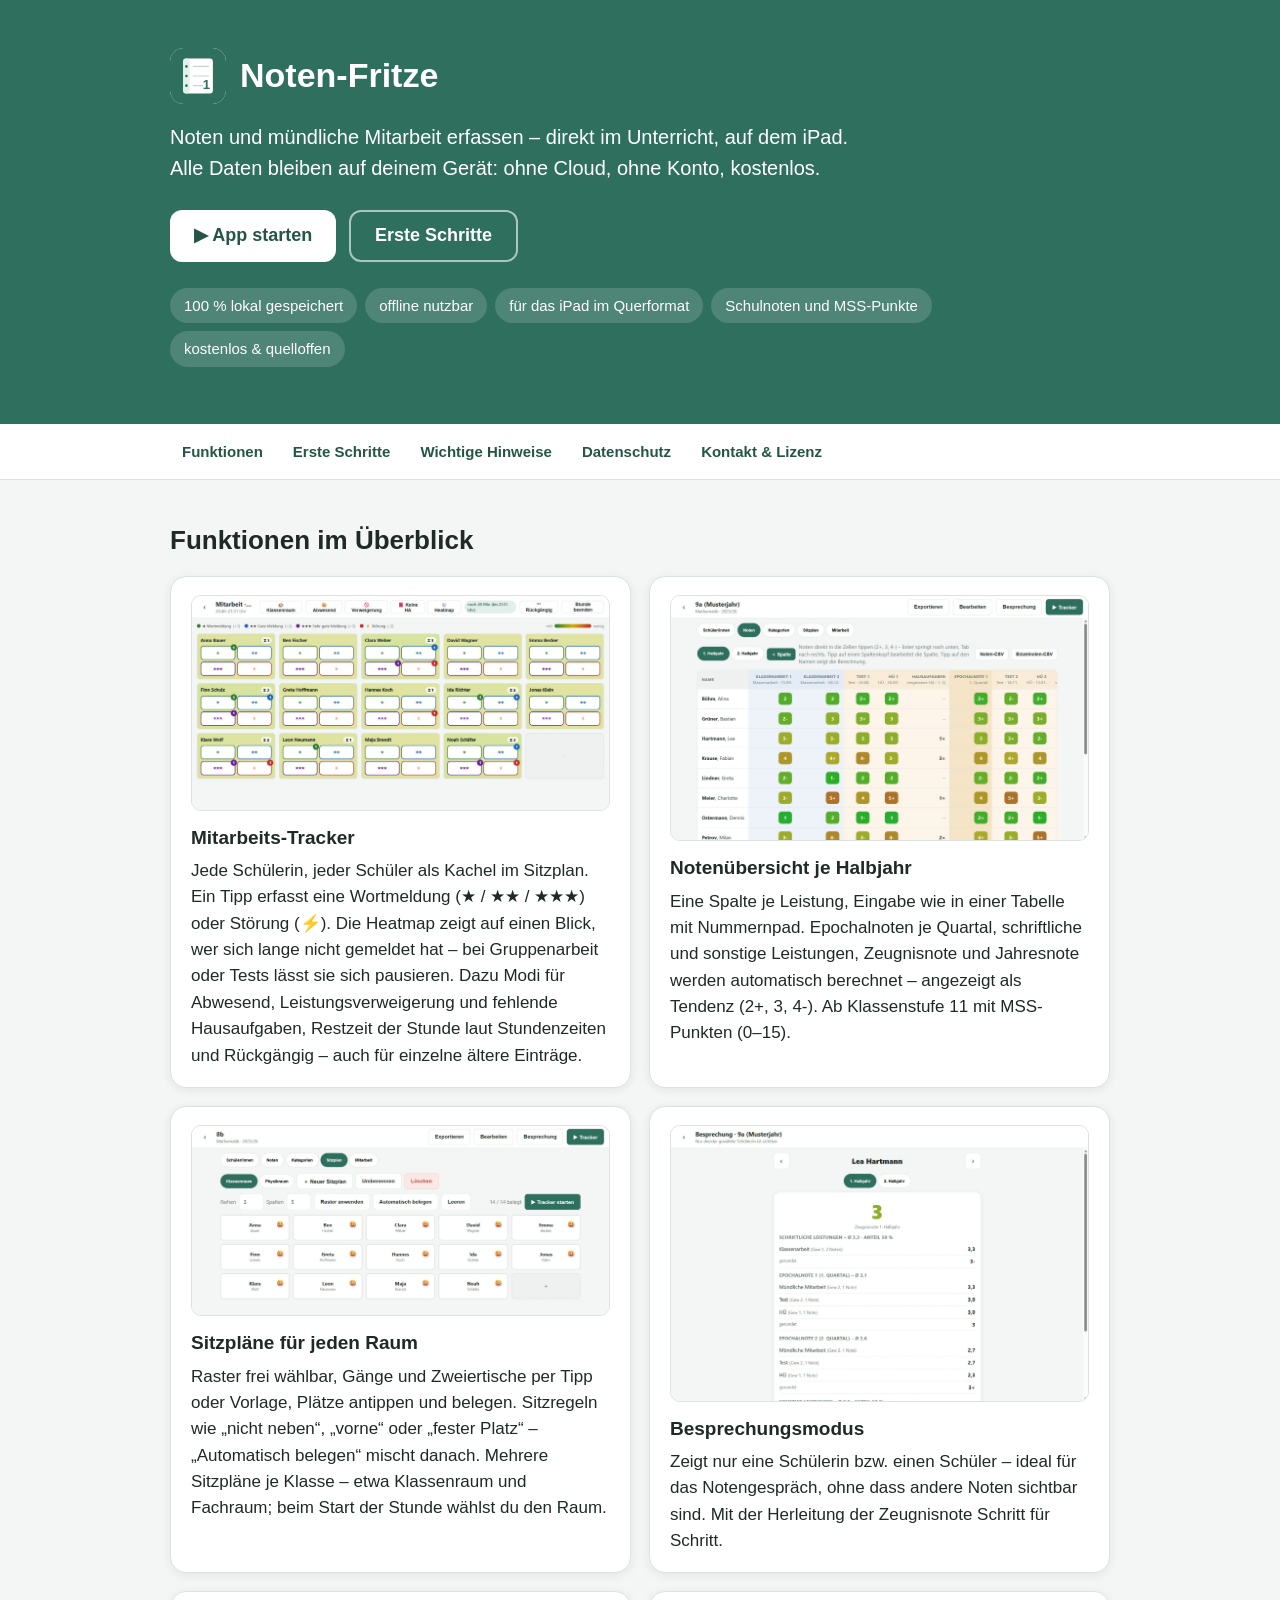
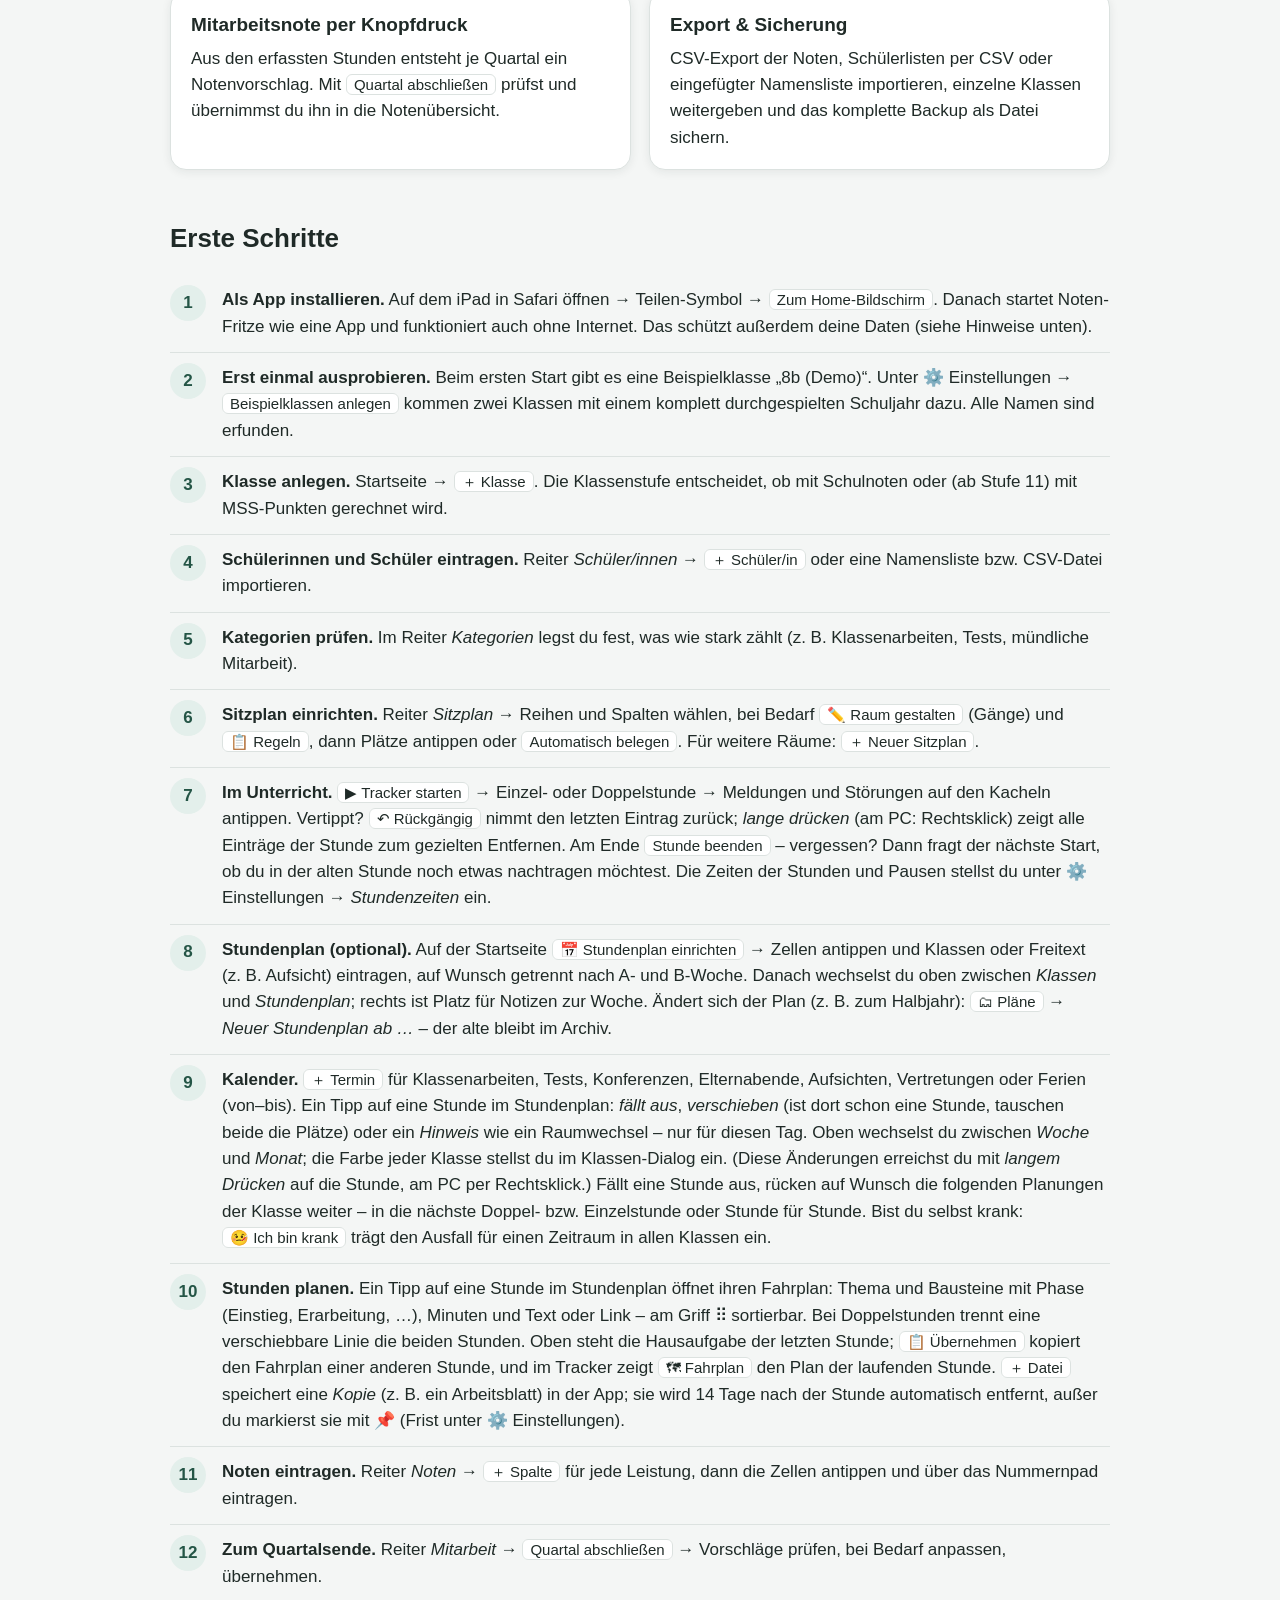
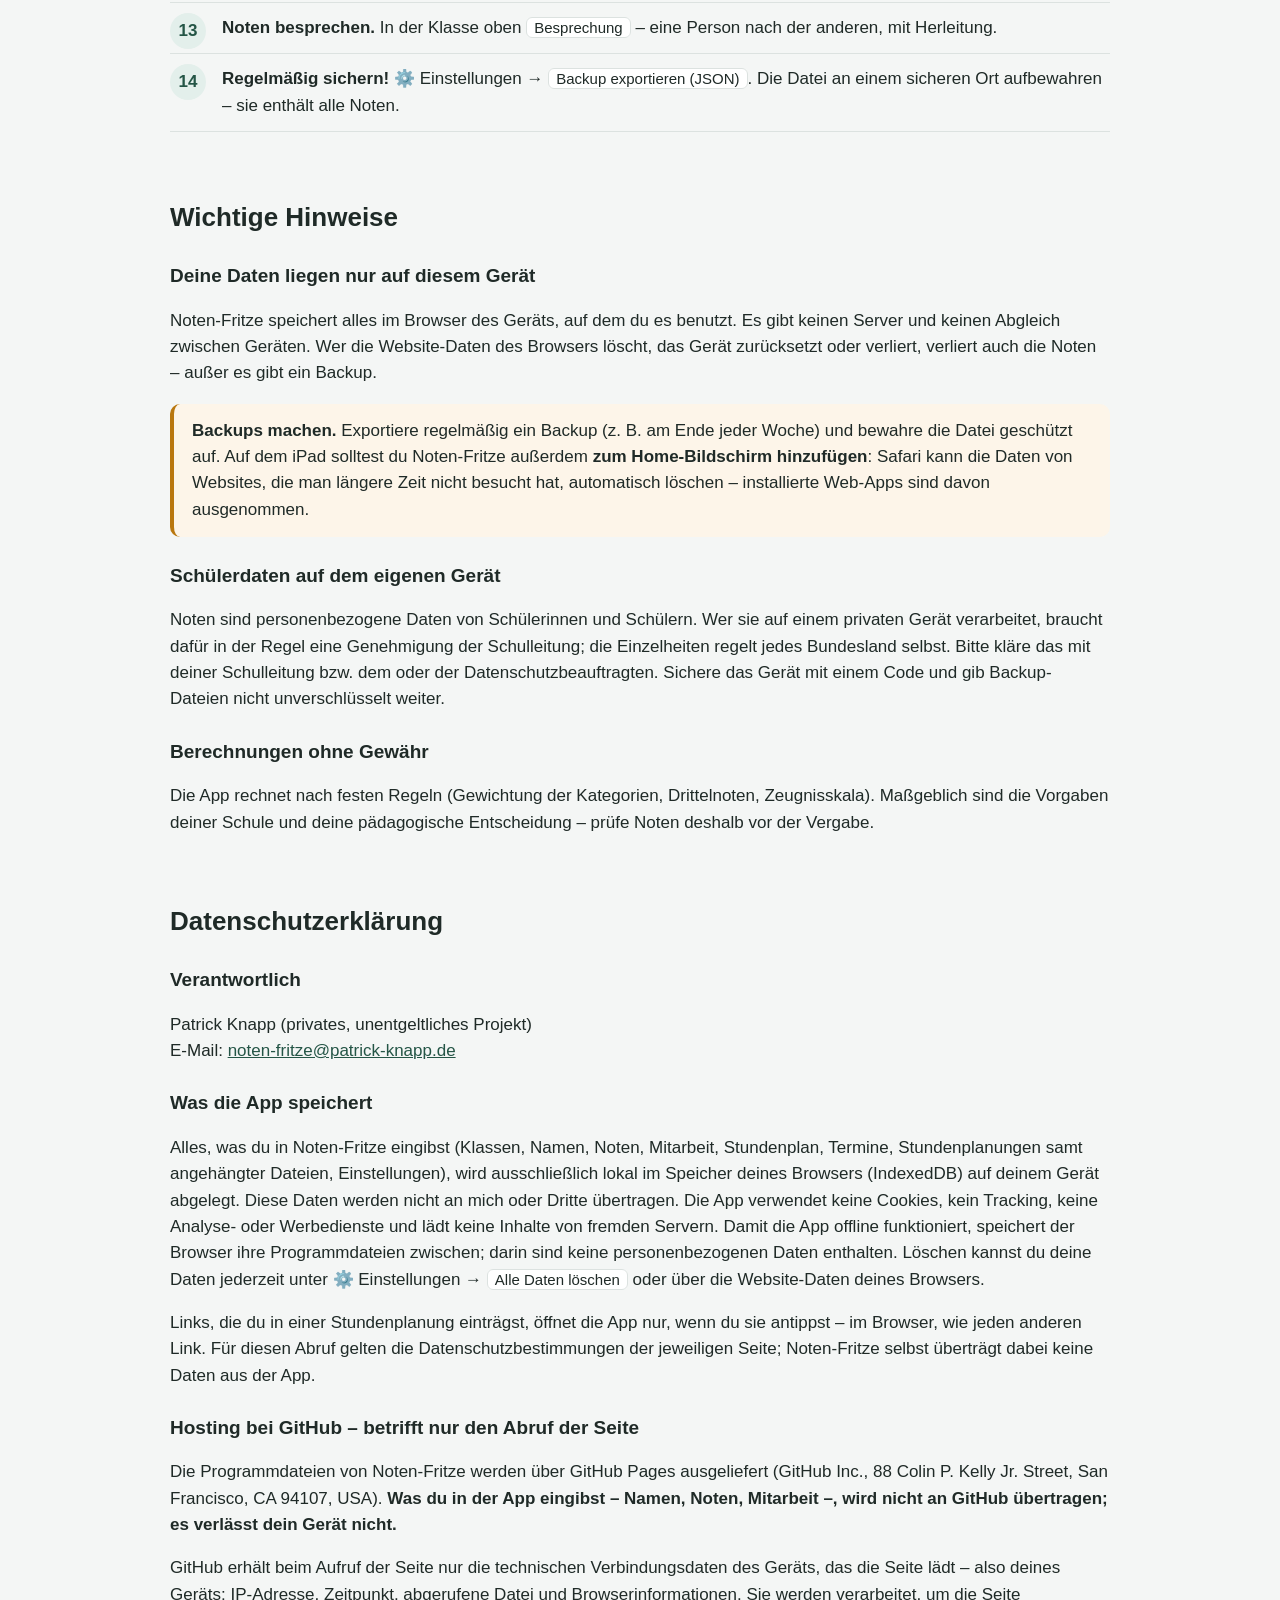
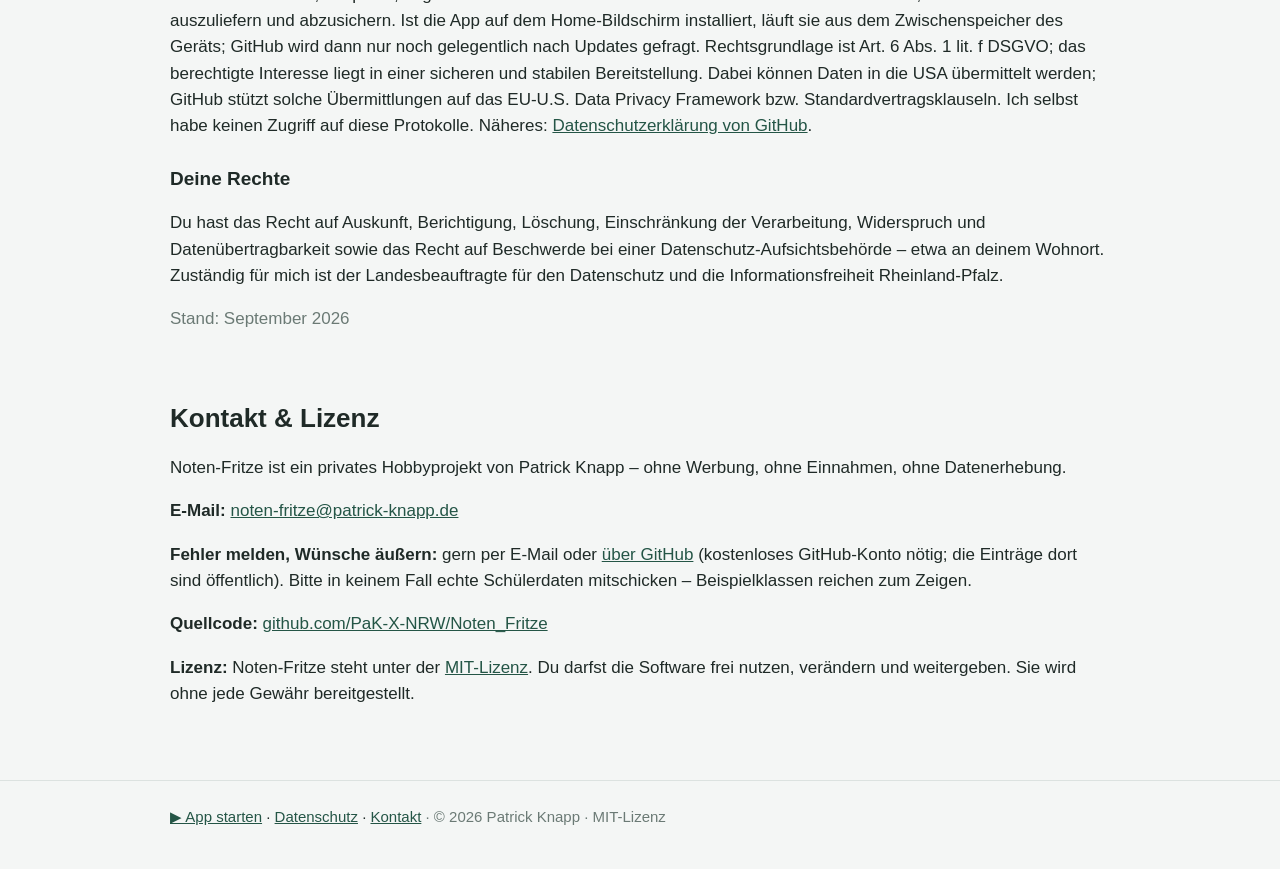
==== commit 9ce2ae52: "Stundenplanung (4c): Planungen bei Ausfall weiterschieben, „Ich bin krank“ - „Fällt aus“: ganze Dopp" ====
--- a/info.html
+++ b/info.html
@@ -208,7 +208,10 @@
           <em>fällt aus</em>, <em>verschieben</em> (ist dort schon eine Stunde, tauschen beide die Plätze) oder
           ein <em>Hinweis</em> wie ein Raumwechsel – nur für diesen Tag. Oben wechselst du zwischen
           <em>Woche</em> und <em>Monat</em>; die Farbe jeder Klasse stellst du im Klassen-Dialog ein.
-          (Diese Änderungen erreichst du mit <em>langem Drücken</em> auf die Stunde, am PC per Rechtsklick.)</li>
+          (Diese Änderungen erreichst du mit <em>langem Drücken</em> auf die Stunde, am PC per Rechtsklick.)
+          Fällt eine Stunde aus, rücken auf Wunsch die folgenden Planungen der Klasse weiter – in die nächste
+          Doppel- bzw. Einzelstunde oder Stunde für Stunde. Bist du selbst krank:
+          <span class="ui">🤒 Ich bin krank</span> trägt den Ausfall für einen Zeitraum in allen Klassen ein.</li>
         <li><strong>Stunden planen.</strong> Ein Tipp auf eine Stunde im Stundenplan öffnet ihren Fahrplan: Thema
           und Bausteine mit Phase (Einstieg, Erarbeitung, …), Minuten und Text oder Link – am Griff ⠿ sortierbar.
           Bei Doppelstunden trennt eine verschiebbare Linie die beiden Stunden. Oben steht die Hausaufgabe der
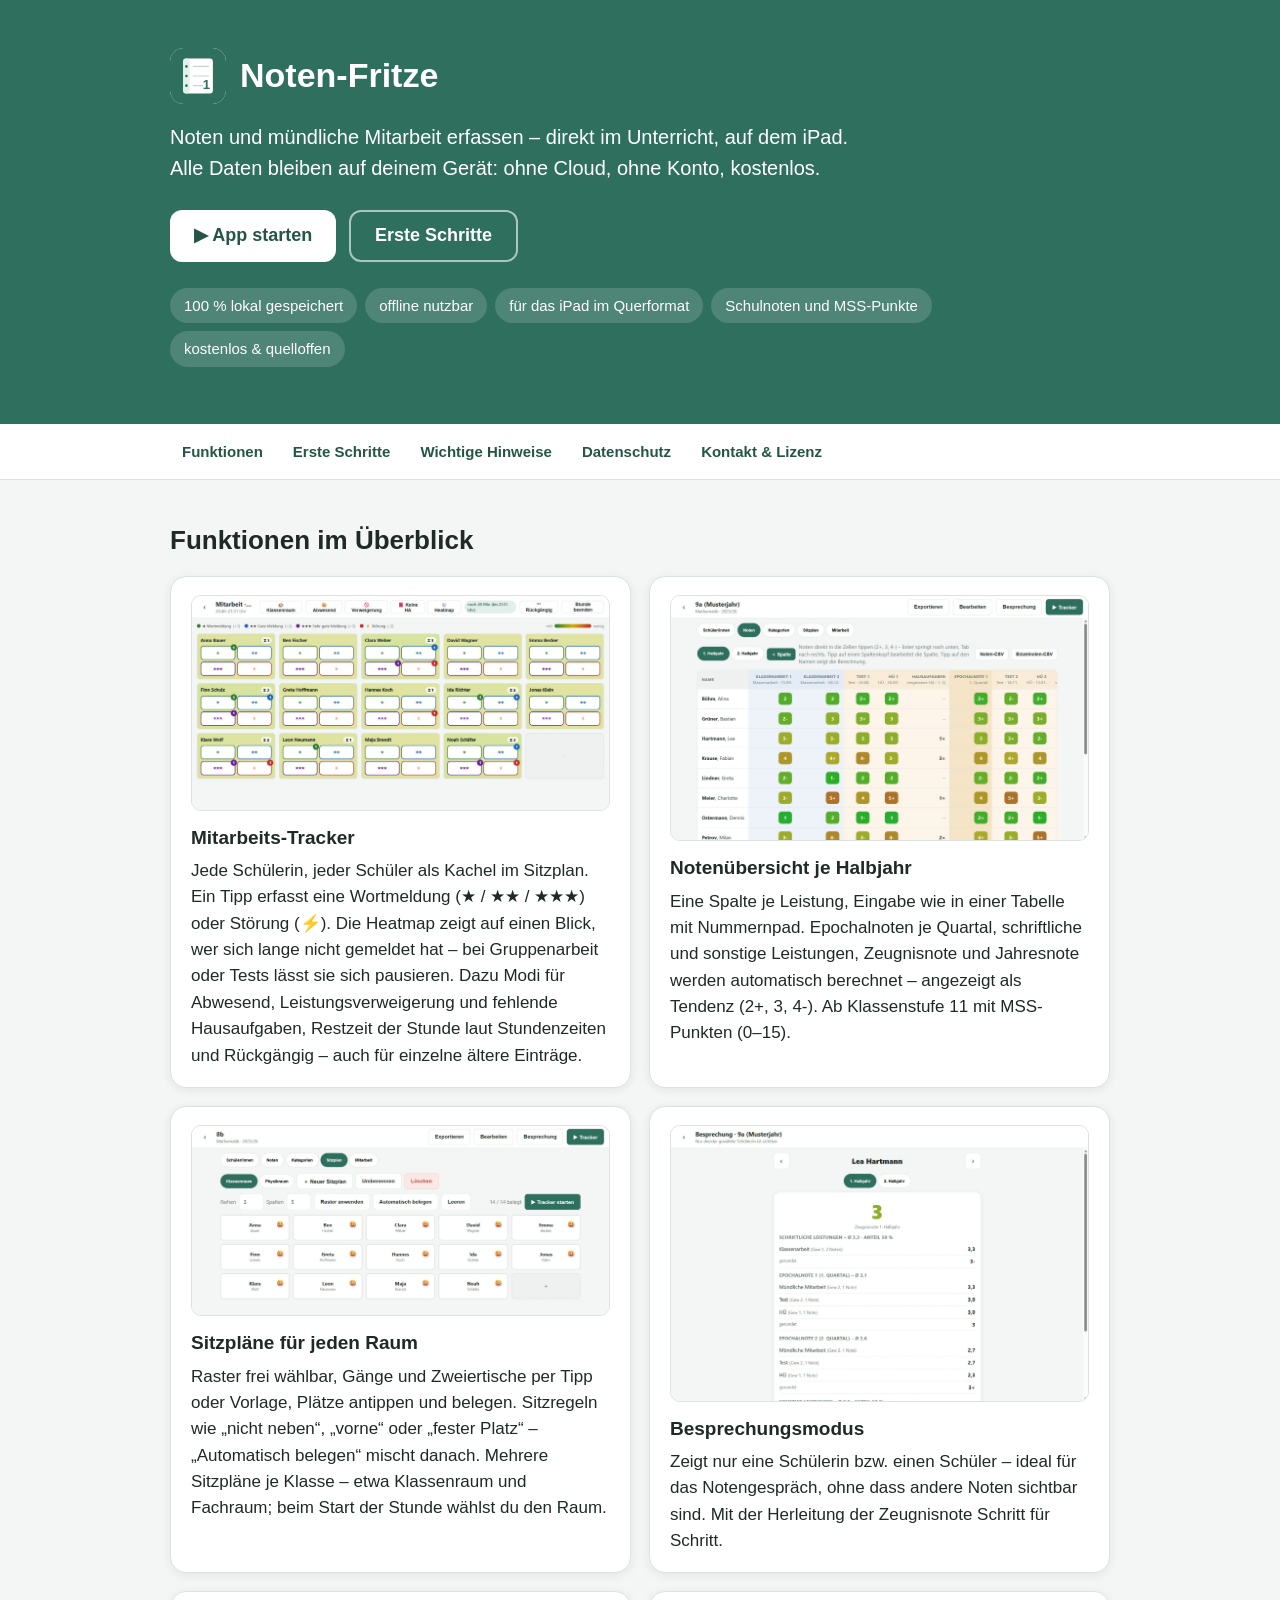
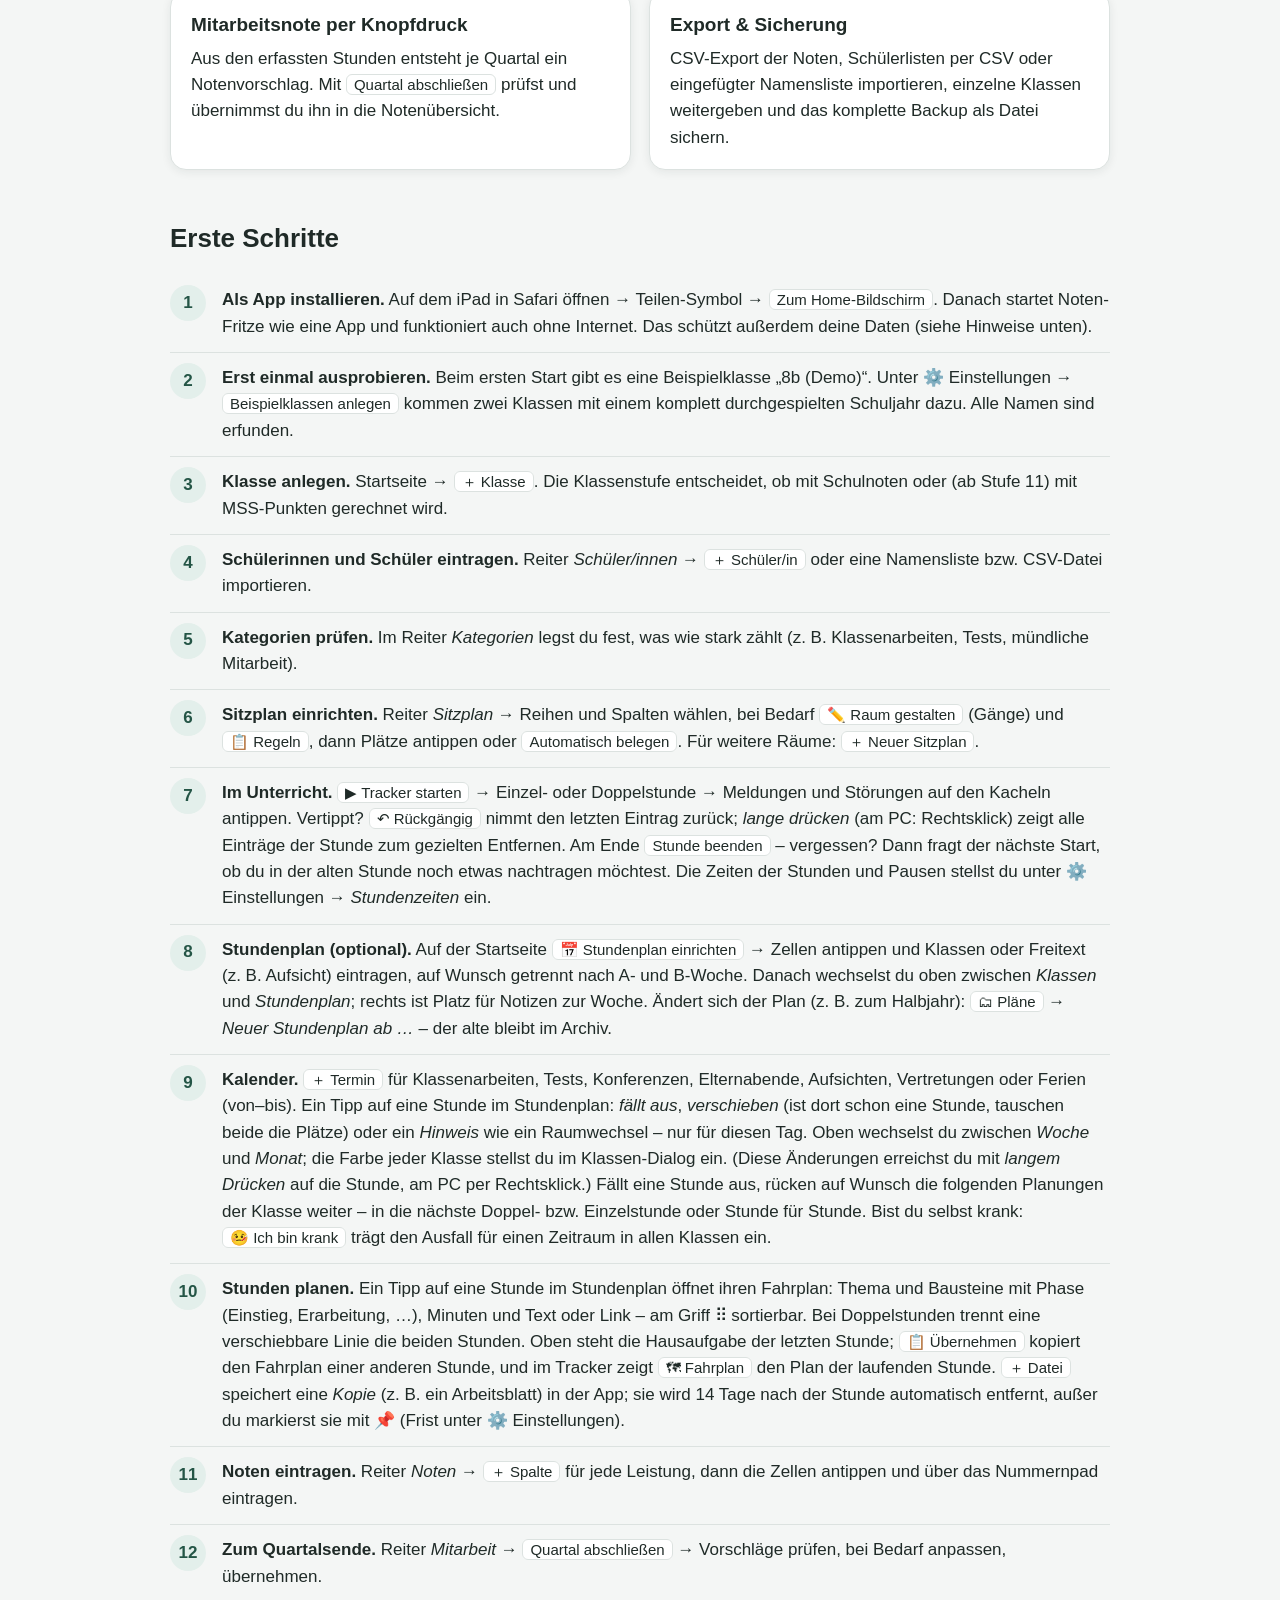
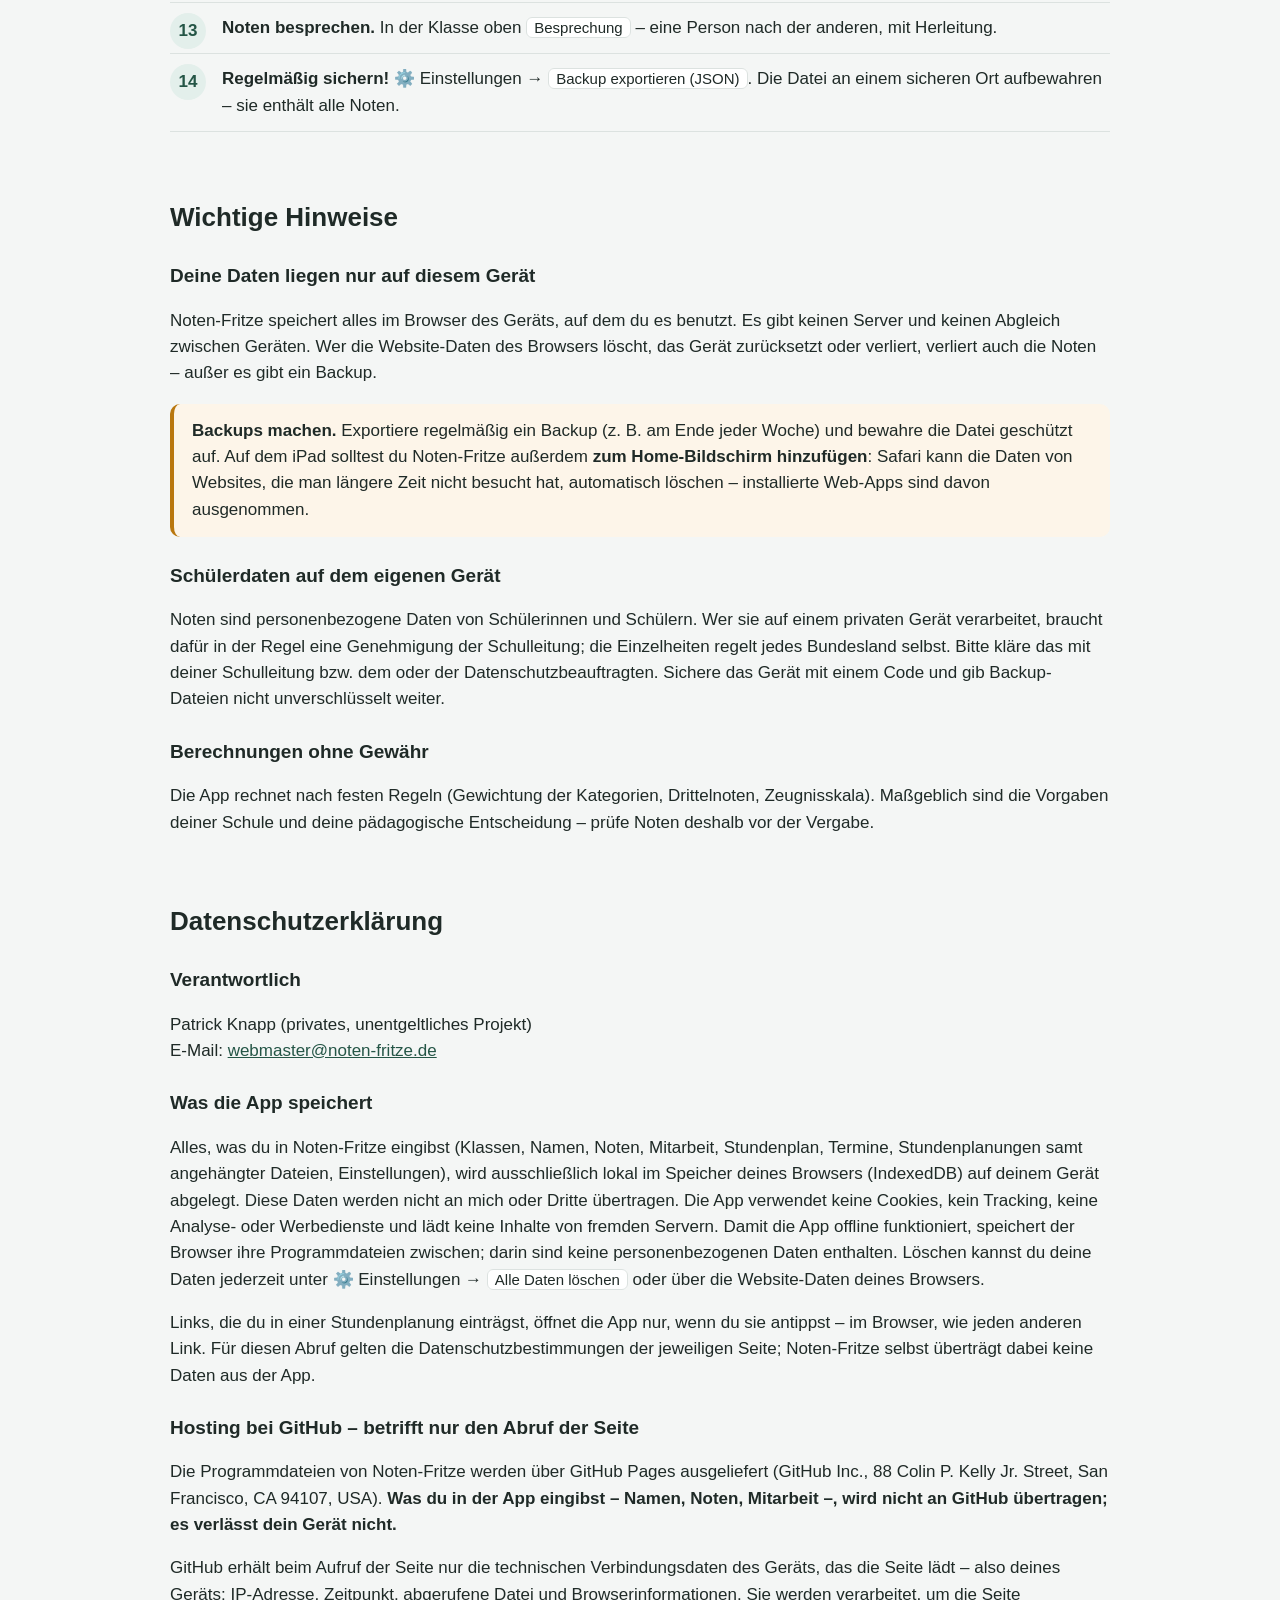
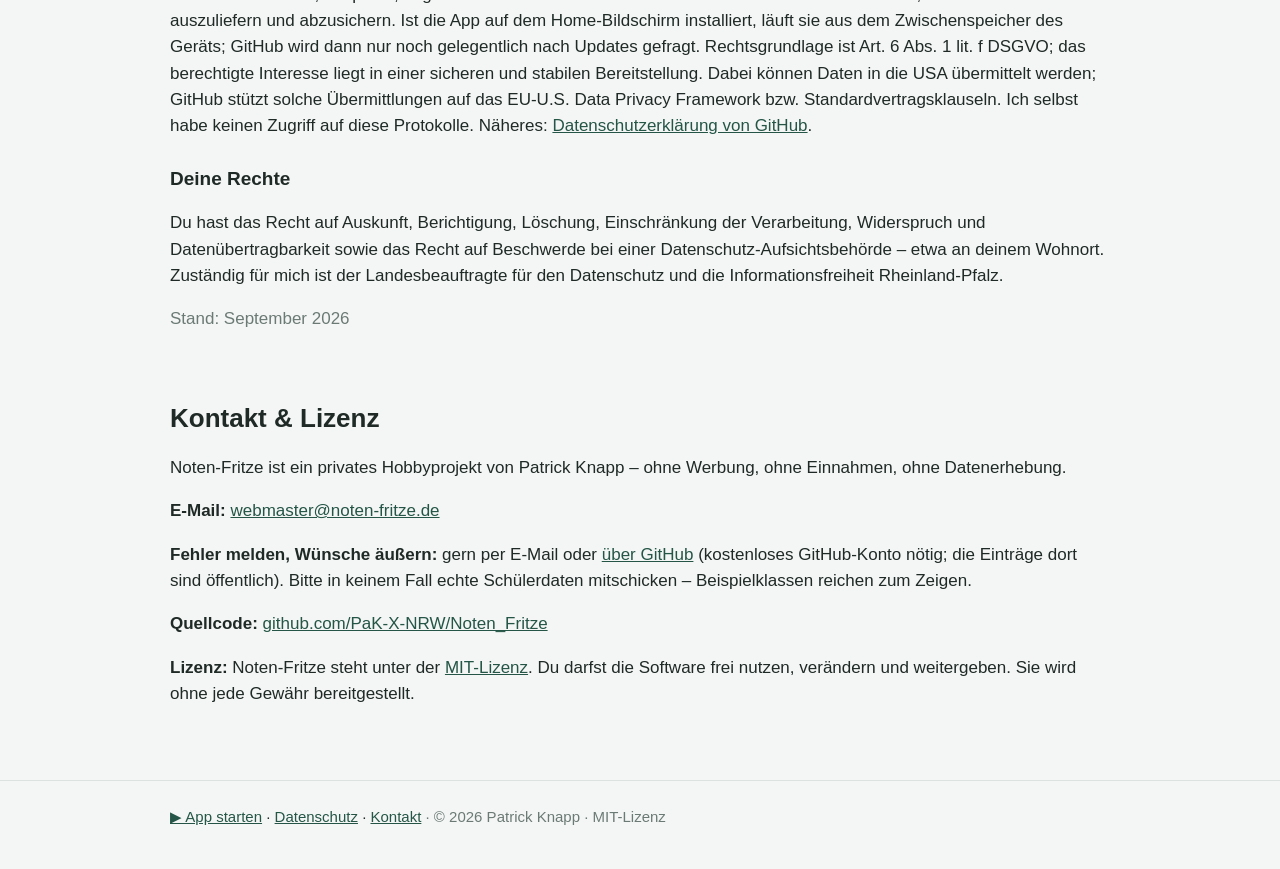
==== commit 4fd3f438: "Umzug auf noten-fritze.de: CNAME, Adressen und Kontakt-E-Mail CNAME, info.html (og-Tags, canonical, " ====
--- a/info.html
+++ b/info.html
@@ -9,16 +9,16 @@
   <meta property="og:type" content="website" />
   <meta property="og:title" content="Noten-Fritze – Noten und Mitarbeit lokal auf dem iPad" />
   <meta property="og:description" content="Kostenlose Noten- und Mitarbeitsverwaltung für Lehrkräfte. Alle Daten bleiben auf dem eigenen Gerät." />
-  <meta property="og:image" content="https://noten-fritze.patrick-knapp.de/img/tracker.jpg" />
-  <meta property="og:url" content="https://noten-fritze.patrick-knapp.de/info.html" />
-  <link rel="canonical" href="https://noten-fritze.patrick-knapp.de/info.html" />
+  <meta property="og:image" content="https://noten-fritze.de/img/tracker.jpg" />
+  <meta property="og:url" content="https://noten-fritze.de/info.html" />
+  <link rel="canonical" href="https://noten-fritze.de/info.html" />
   <link rel="icon" href="icons/icon.svg" type="image/svg+xml" />
   <script type="application/ld+json">
   {
     "@context": "https://schema.org",
     "@type": "WebApplication",
     "name": "Noten-Fritze",
-    "url": "https://noten-fritze.patrick-knapp.de/",
+    "url": "https://noten-fritze.de/",
     "description": "Kostenlose Noten- und Mitarbeitsverwaltung für Lehrkräfte: Notenübersicht, Mitarbeits-Tracker mit Sitzplan, Besprechungsmodus. Alle Daten bleiben lokal im Browser.",
     "applicationCategory": "EducationalApplication",
     "operatingSystem": "Browser (optimiert für iPad)",
@@ -28,7 +28,7 @@
     "audience": { "@type": "EducationalAudience", "educationalRole": "teacher" },
     "author": { "@type": "Person", "name": "Patrick Knapp" },
     "license": "https://opensource.org/licenses/MIT",
-    "screenshot": "https://noten-fritze.patrick-knapp.de/img/tracker.jpg"
+    "screenshot": "https://noten-fritze.de/img/tracker.jpg"
   }
   </script>
   <link rel="apple-touch-icon" href="icons/icon.svg" />
@@ -260,7 +260,7 @@
       <h2>Datenschutzerklärung</h2>
 
       <h3>Verantwortlich</h3>
-      <p>Patrick Knapp (privates, unentgeltliches Projekt)<br />E-Mail: <a href="mailto:noten-fritze@patrick-knapp.de">noten-fritze@patrick-knapp.de</a></p>
+      <p>Patrick Knapp (privates, unentgeltliches Projekt)<br />E-Mail: <a href="mailto:webmaster@noten-fritze.de">webmaster@noten-fritze.de</a></p>
 
       <h3>Was die App speichert</h3>
       <p>Alles, was du in Noten-Fritze eingibst (Klassen, Namen, Noten, Mitarbeit, Stundenplan, Termine,
@@ -302,7 +302,7 @@
       <h2>Kontakt &amp; Lizenz</h2>
       <p>Noten-Fritze ist ein privates Hobbyprojekt von Patrick Knapp – ohne Werbung, ohne Einnahmen,
         ohne Datenerhebung.</p>
-      <p><strong>E-Mail:</strong> <a href="mailto:noten-fritze@patrick-knapp.de">noten-fritze@patrick-knapp.de</a></p>
+      <p><strong>E-Mail:</strong> <a href="mailto:webmaster@noten-fritze.de">webmaster@noten-fritze.de</a></p>
       <p><strong>Fehler melden, Wünsche äußern:</strong> gern per E-Mail oder
         <a href="https://github.com/PaK-X-NRW/Noten_Fritze/issues" rel="noopener">über GitHub</a>
         (kostenloses GitHub-Konto nötig; die Einträge dort sind öffentlich).
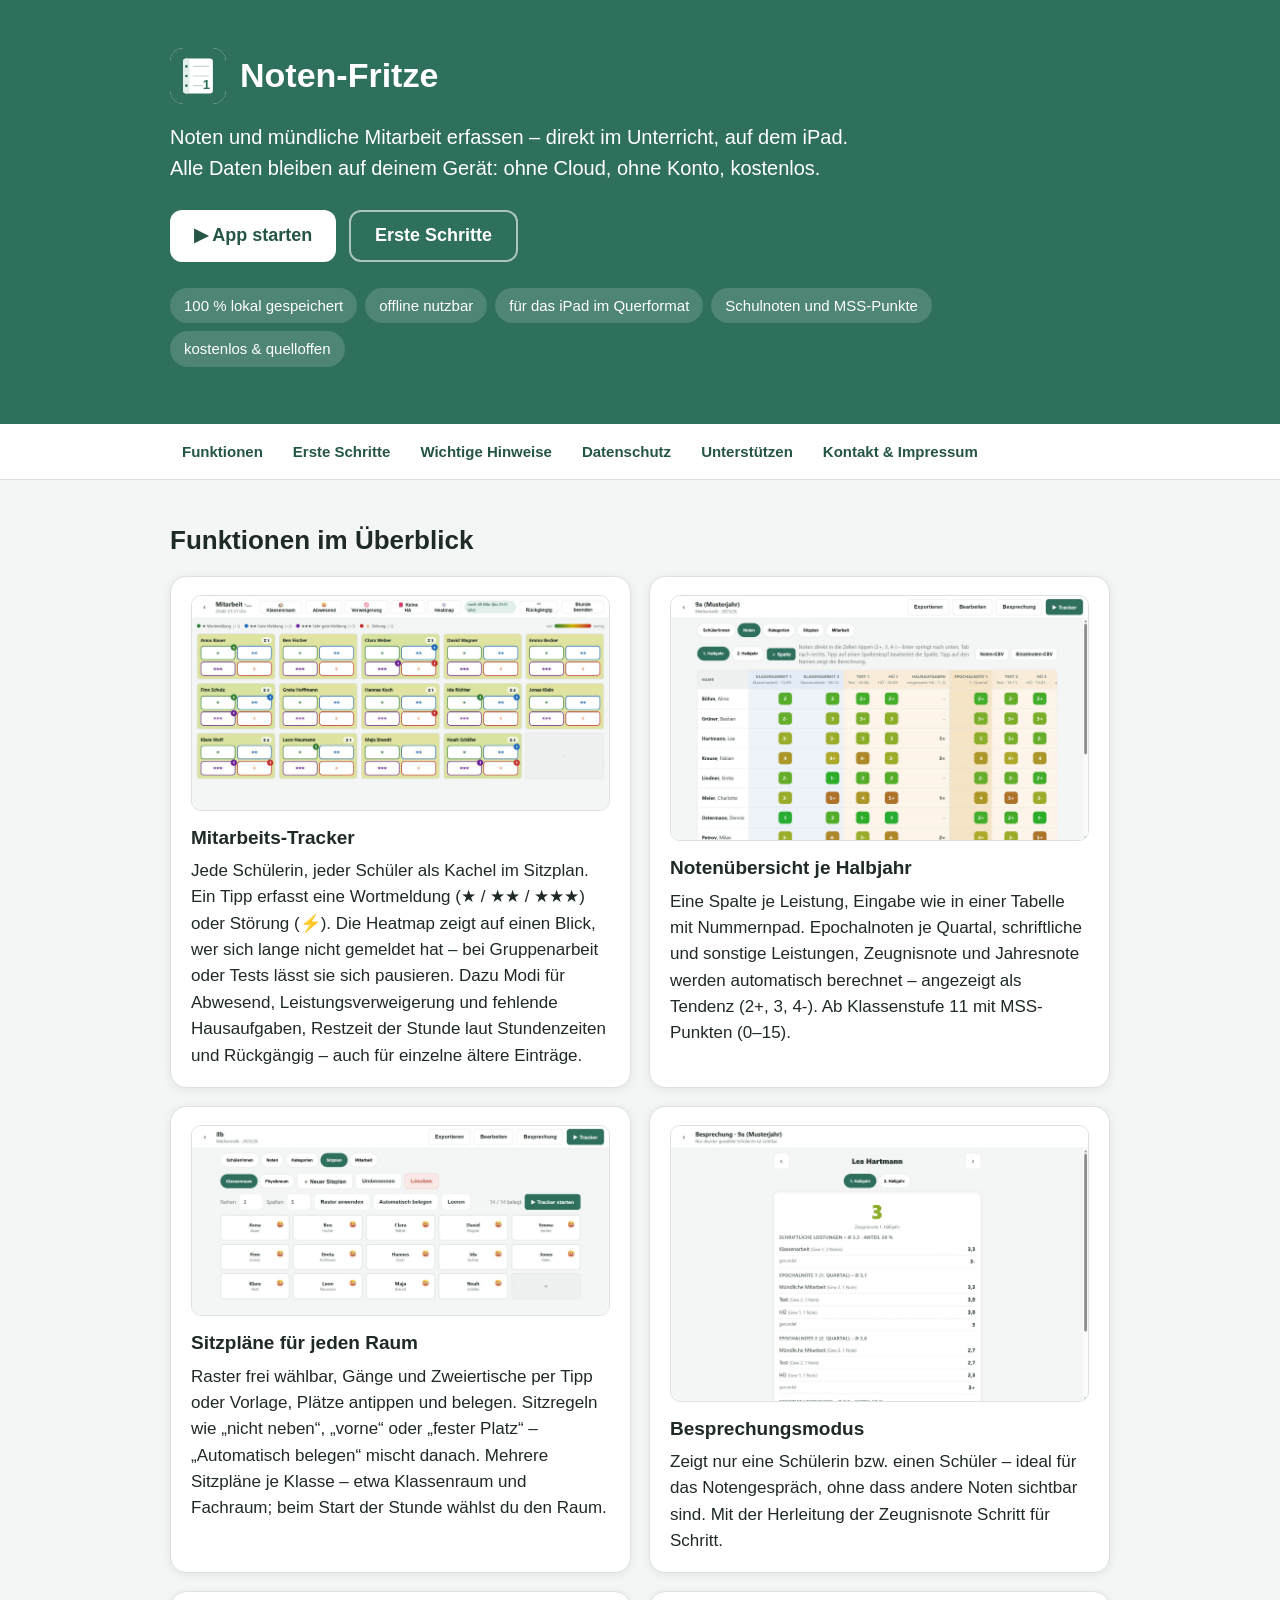
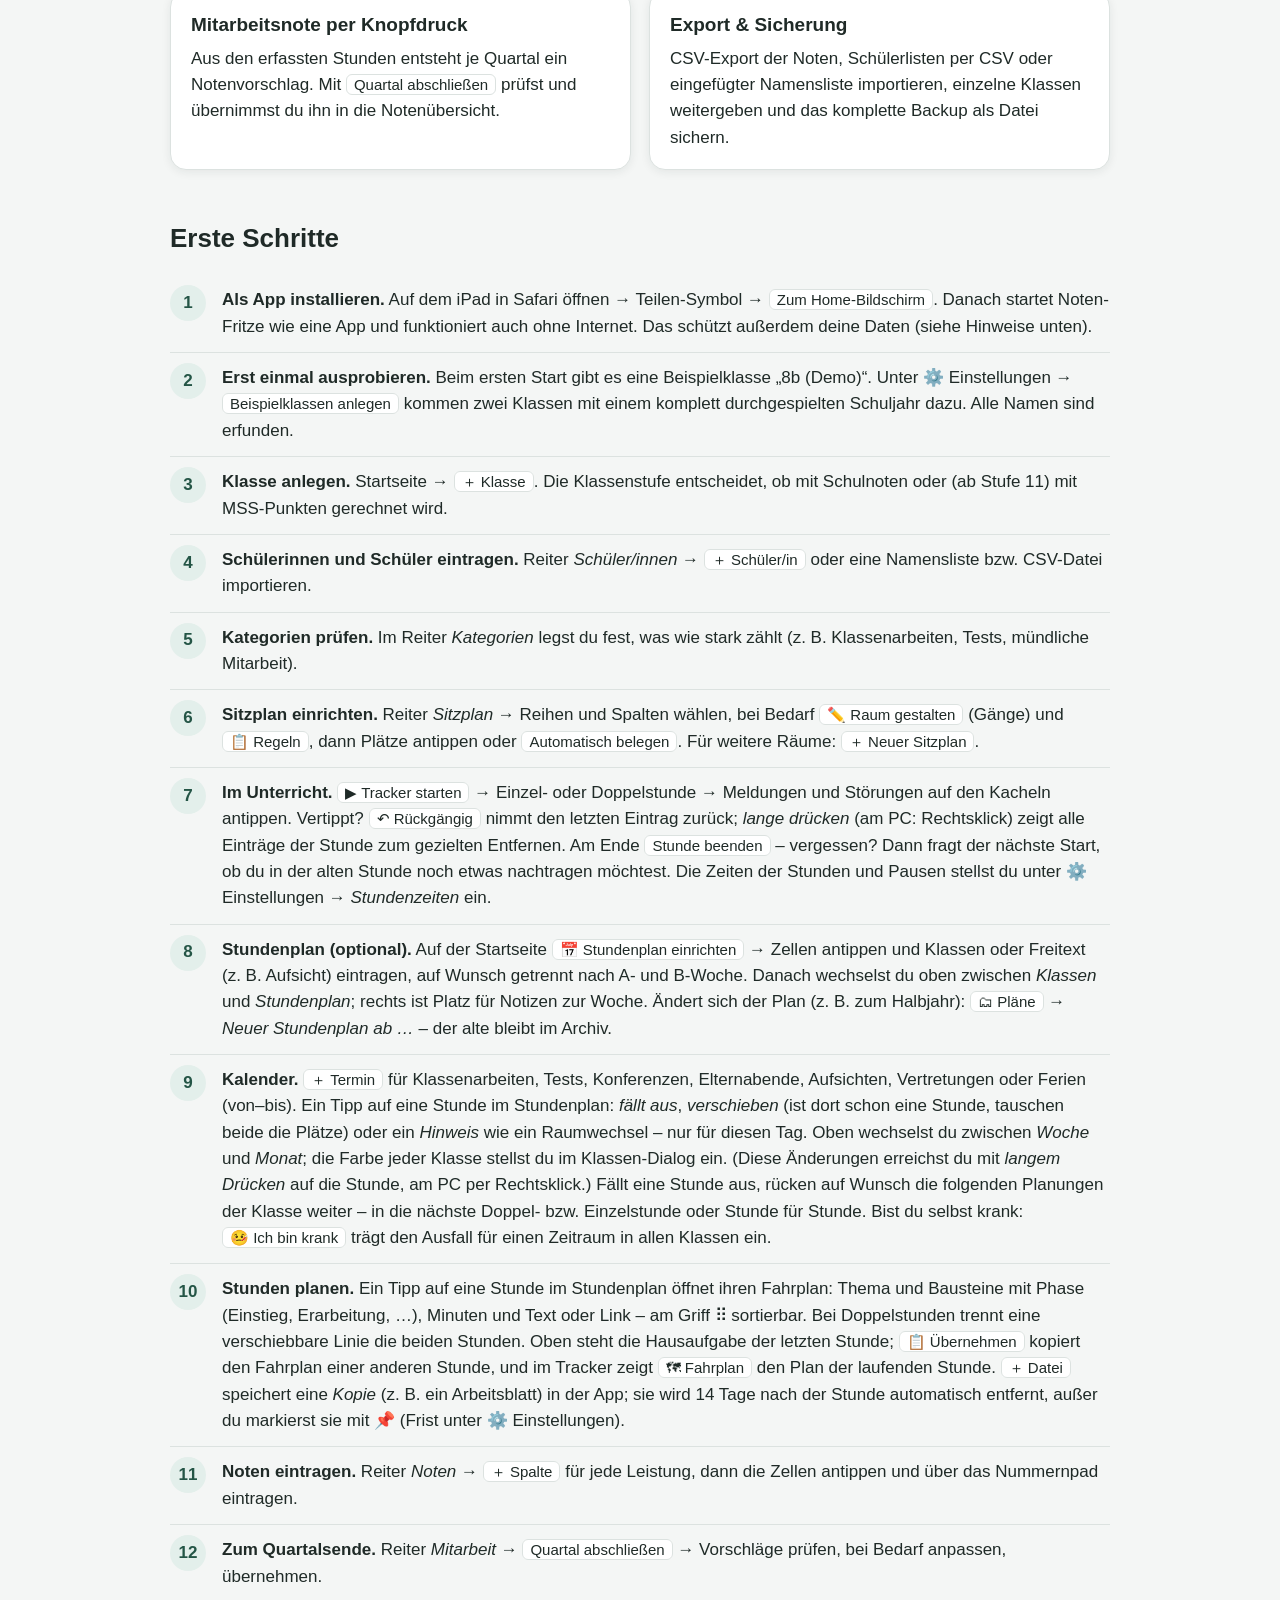
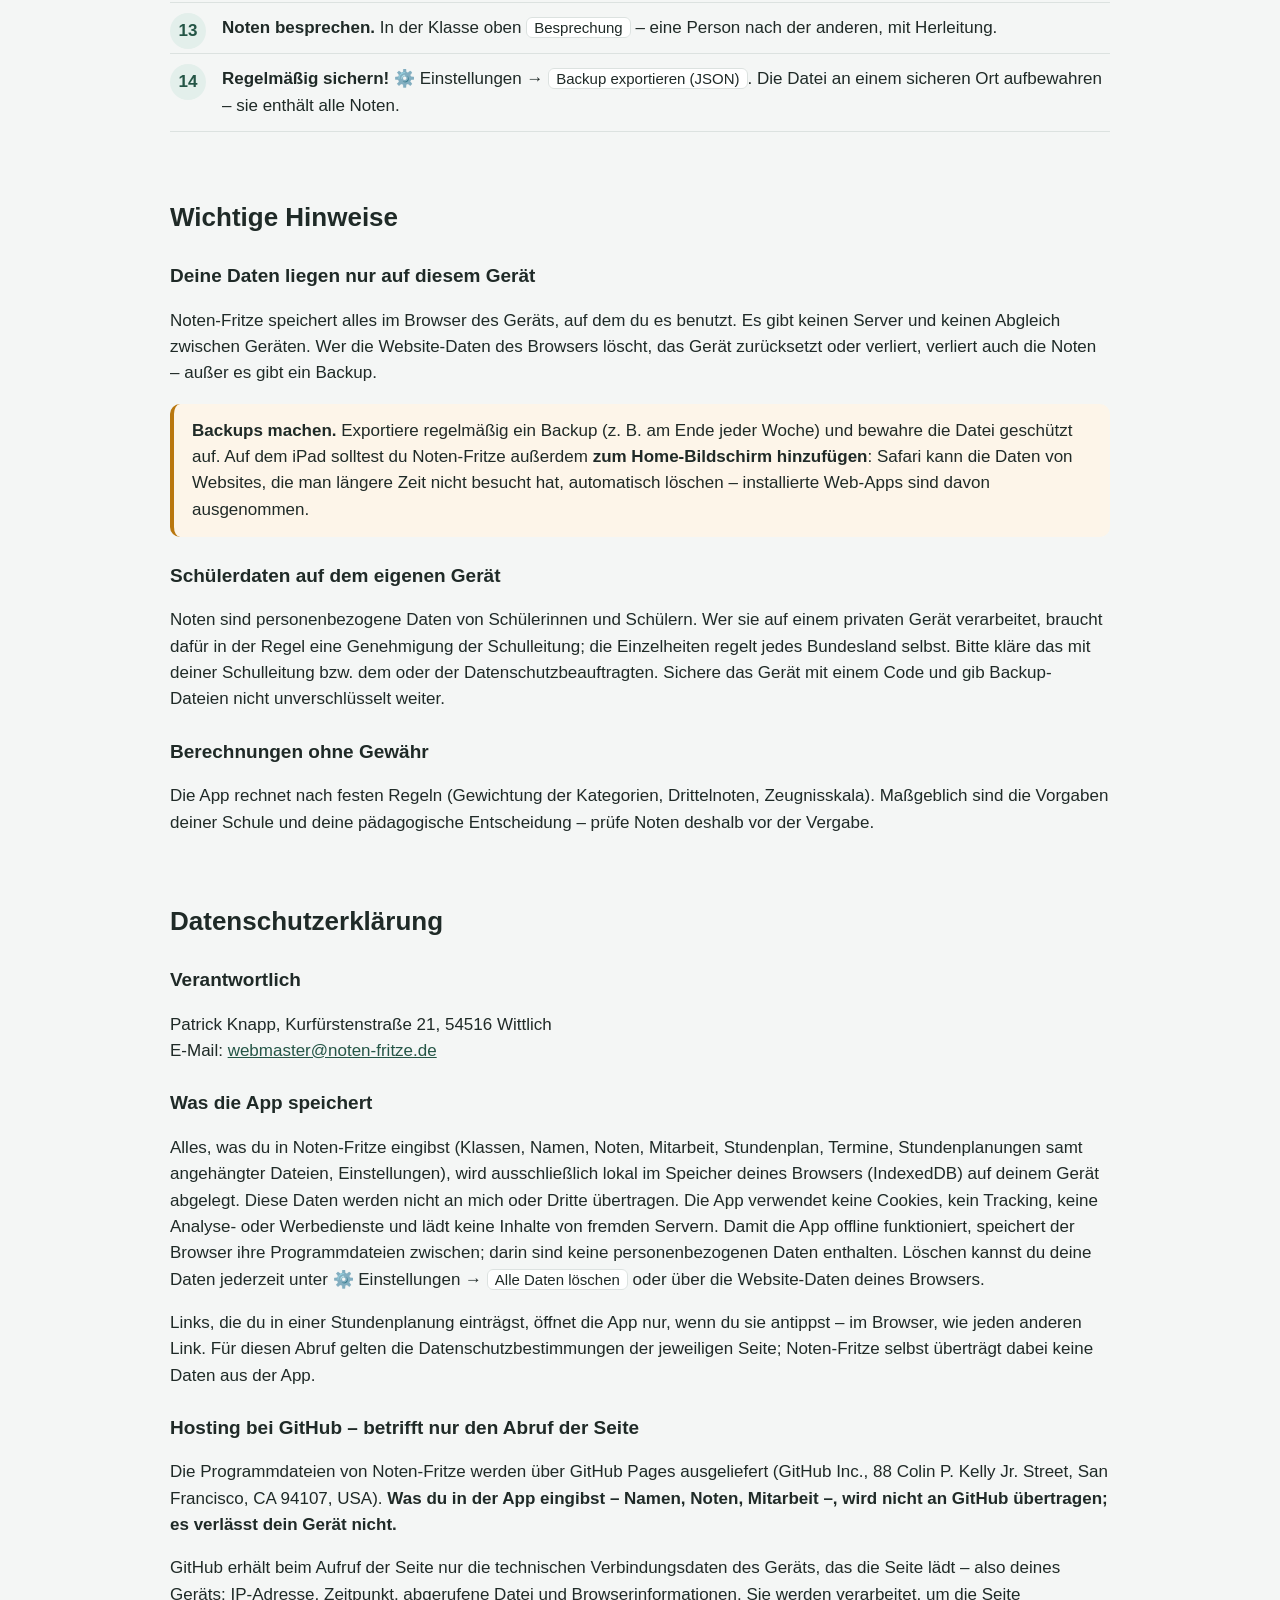
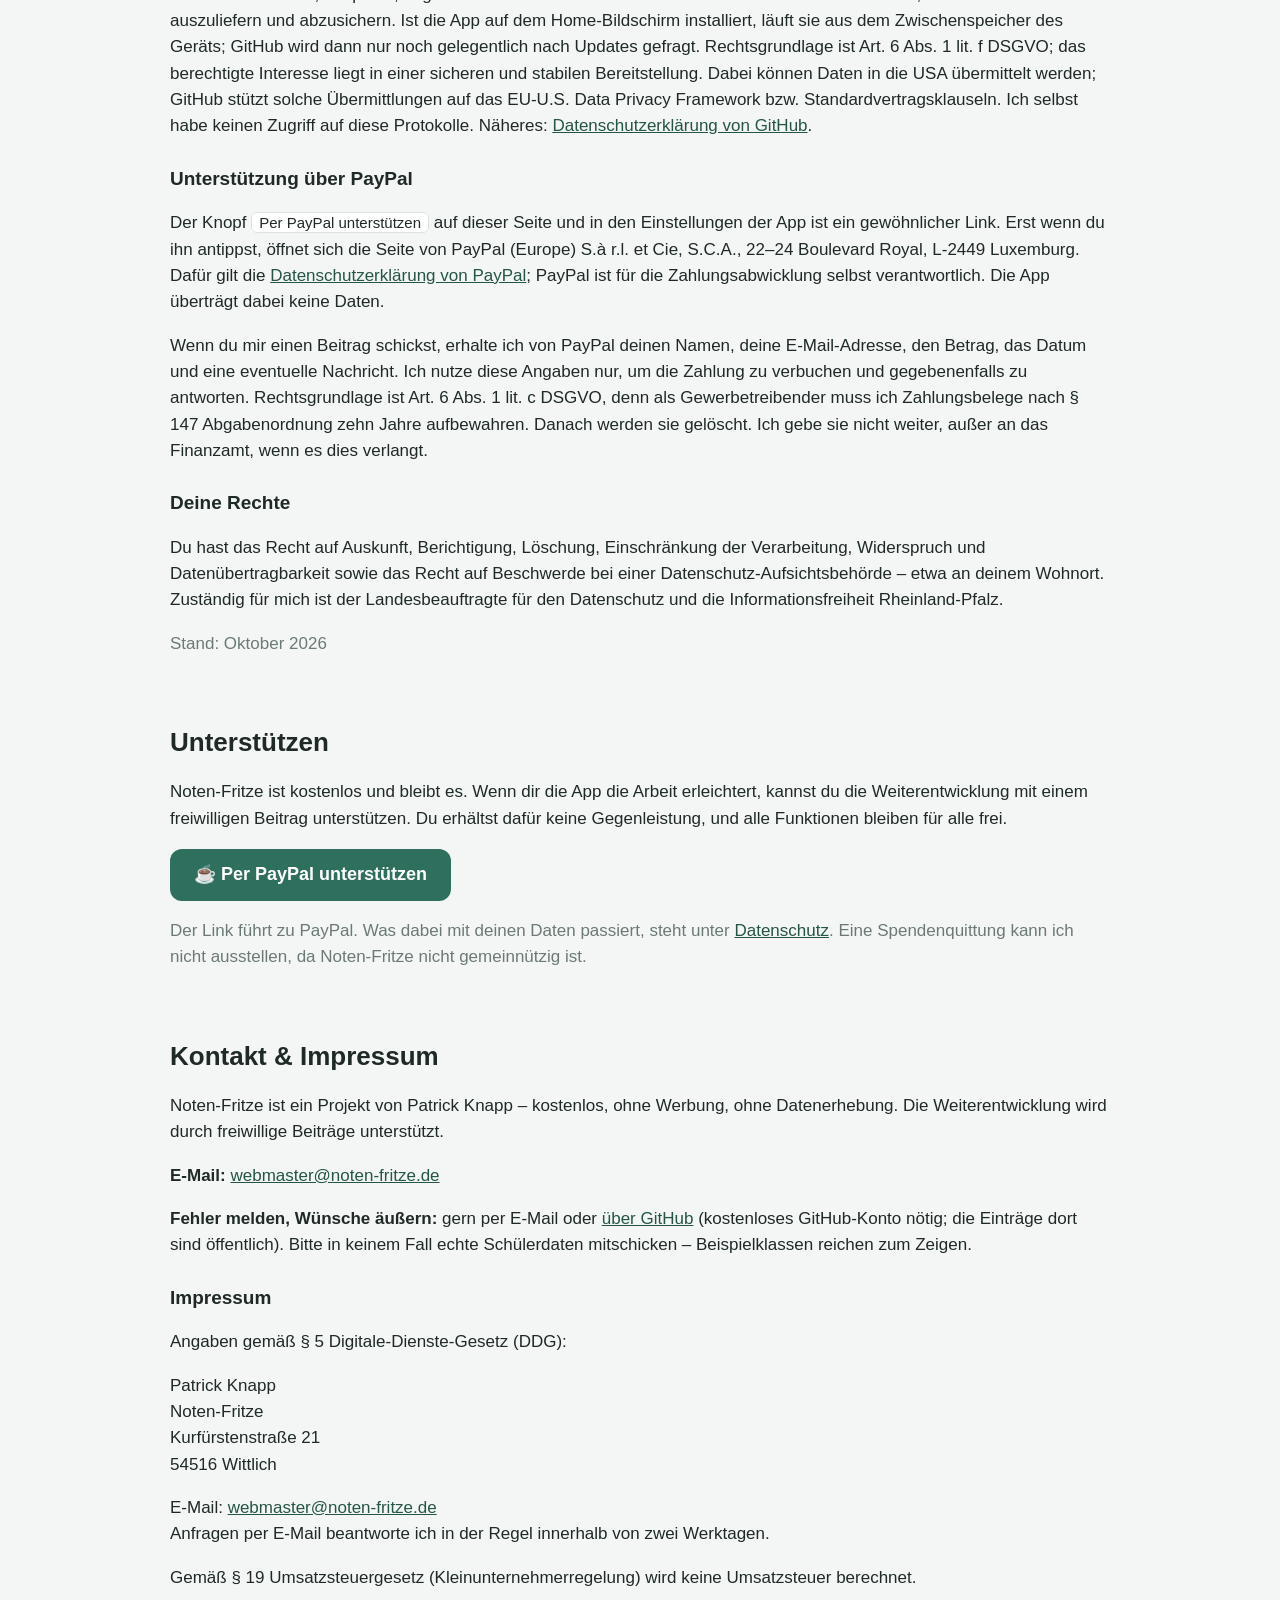
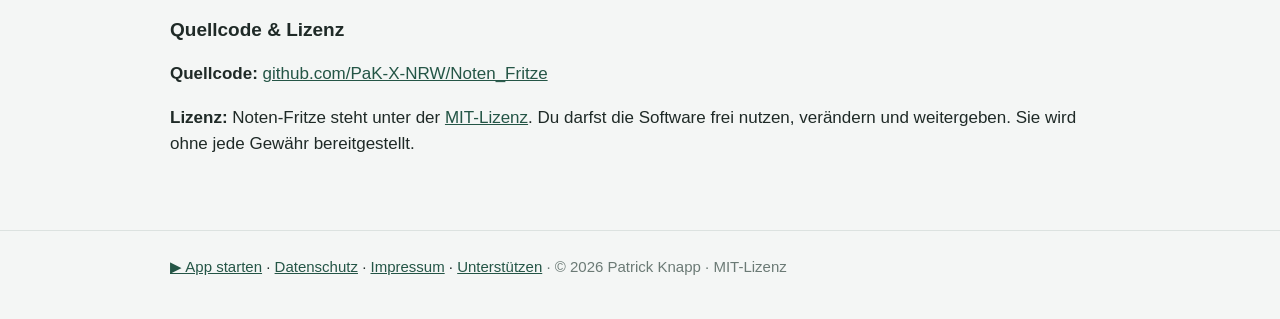
==== commit 05427f0a: "Version 1.17.0 (Unterstützen per PayPal, Impressum) - info.html: Abschnitt „Unterstützen“ mit Link a" ====
--- a/info.html
+++ b/info.html
@@ -64,6 +64,7 @@
     }
     .btn.primary { background: #fff; color: var(--accent-dark); }
     .btn.ghost { color: #fff; border: 2px solid rgba(255,255,255,.6); margin-left: 8px; }
+    .btn.accent { background: var(--accent); color: #fff; }
     .badges { display: flex; flex-wrap: wrap; gap: 8px; margin-top: 26px; padding: 0; list-style: none; }
     .badges li { background: rgba(255,255,255,.15); border-radius: 999px; padding: 6px 14px; font-size: 15px; }
     nav.toc { background: var(--surface); border-bottom: 1px solid var(--line); position: sticky; top: 0; z-index: 2; }
@@ -121,7 +122,8 @@
       <a href="#start">Erste Schritte</a>
       <a href="#hinweise">Wichtige Hinweise</a>
       <a href="#datenschutz">Datenschutz</a>
-      <a href="#kontakt">Kontakt &amp; Lizenz</a>
+      <a href="#unterstuetzen">Unterstützen</a>
+      <a href="#kontakt">Kontakt &amp; Impressum</a>
     </div>
   </nav>
 
@@ -260,7 +262,7 @@
       <h2>Datenschutzerklärung</h2>
 
       <h3>Verantwortlich</h3>
-      <p>Patrick Knapp (privates, unentgeltliches Projekt)<br />E-Mail: <a href="mailto:webmaster@noten-fritze.de">webmaster@noten-fritze.de</a></p>
+      <p>Patrick Knapp, Kurfürstenstraße 21, 54516 Wittlich<br />E-Mail: <a href="mailto:webmaster@noten-fritze.de">webmaster@noten-fritze.de</a></p>
 
       <h3>Was die App speichert</h3>
       <p>Alles, was du in Noten-Fritze eingibst (Klassen, Namen, Noten, Mitarbeit, Stundenplan, Termine,
@@ -289,25 +291,56 @@
         selbst habe keinen Zugriff auf diese Protokolle. Näheres:
         <a href="https://docs.github.com/de/site-policy/privacy-policies/github-general-privacy-statement" rel="noopener">Datenschutzerklärung von GitHub</a>.</p>
 
+      <h3>Unterstützung über PayPal</h3>
+      <p>Der Knopf <span class="ui">Per PayPal unterstützen</span> auf dieser Seite und in den Einstellungen der App
+        ist ein gewöhnlicher Link. Erst wenn du ihn antippst, öffnet sich die Seite von PayPal (Europe) S.à r.l.
+        et Cie, S.C.A., 22–24 Boulevard Royal, L-2449 Luxemburg. Dafür gilt die
+        <a href="https://www.paypal.com/de/legalhub/privacy-full" rel="noopener">Datenschutzerklärung von PayPal</a>;
+        PayPal ist für die Zahlungsabwicklung selbst verantwortlich. Die App überträgt dabei keine Daten.</p>
+      <p>Wenn du mir einen Beitrag schickst, erhalte ich von PayPal deinen Namen, deine E-Mail-Adresse, den
+        Betrag, das Datum und eine eventuelle Nachricht. Ich nutze diese Angaben nur, um die Zahlung zu verbuchen
+        und gegebenenfalls zu antworten. Rechtsgrundlage ist Art. 6 Abs. 1 lit. c DSGVO, denn als
+        Gewerbetreibender muss ich Zahlungsbelege nach § 147 Abgabenordnung zehn Jahre aufbewahren. Danach werden
+        sie gelöscht. Ich gebe sie nicht weiter, außer an das Finanzamt, wenn es dies verlangt.</p>
+
       <h3>Deine Rechte</h3>
       <p>Du hast das Recht auf Auskunft, Berichtigung, Löschung, Einschränkung der Verarbeitung, Widerspruch
         und Datenübertragbarkeit sowie das Recht auf Beschwerde bei einer Datenschutz-Aufsichtsbehörde –
         etwa an deinem Wohnort. Zuständig für mich ist der Landesbeauftragte für den Datenschutz und die
         Informationsfreiheit Rheinland-Pfalz.</p>
-      <p class="muted">Stand: September 2026</p>
-    </section>
-
-    <!-- ================= Kontakt & Lizenz ================= -->
+      <p class="muted">Stand: Oktober 2026</p>
+    </section>
+
+    <!-- ================= Unterstützen ================= -->
+    <section id="unterstuetzen">
+      <h2>Unterstützen</h2>
+      <p>Noten-Fritze ist kostenlos und bleibt es. Wenn dir die App die Arbeit erleichtert, kannst du die
+        Weiterentwicklung mit einem freiwilligen Beitrag unterstützen. Du erhältst dafür keine Gegenleistung,
+        und alle Funktionen bleiben für alle frei.</p>
+      <p><a class="btn accent" href="https://paypal.me/notenfritze" rel="noopener">☕ Per PayPal unterstützen</a></p>
+      <p class="muted">Der Link führt zu PayPal. Was dabei mit deinen Daten passiert, steht unter
+        <a href="#datenschutz">Datenschutz</a>. Eine Spendenquittung kann ich nicht ausstellen, da Noten-Fritze
+        nicht gemeinnützig ist.</p>
+    </section>
+
+    <!-- ================= Kontakt & Impressum ================= -->
     <section id="kontakt">
-      <h2>Kontakt &amp; Lizenz</h2>
-      <p>Noten-Fritze ist ein privates Hobbyprojekt von Patrick Knapp – ohne Werbung, ohne Einnahmen,
-        ohne Datenerhebung.</p>
+      <h2>Kontakt &amp; Impressum</h2>
+      <p>Noten-Fritze ist ein Projekt von Patrick Knapp – kostenlos, ohne Werbung, ohne Datenerhebung.
+        Die Weiterentwicklung wird durch freiwillige Beiträge unterstützt.</p>
       <p><strong>E-Mail:</strong> <a href="mailto:webmaster@noten-fritze.de">webmaster@noten-fritze.de</a></p>
       <p><strong>Fehler melden, Wünsche äußern:</strong> gern per E-Mail oder
         <a href="https://github.com/PaK-X-NRW/Noten_Fritze/issues" rel="noopener">über GitHub</a>
         (kostenloses GitHub-Konto nötig; die Einträge dort sind öffentlich).
         Bitte in keinem Fall echte Schülerdaten mitschicken – Beispielklassen reichen zum Zeigen.</p>
-      <!-- Platz für ein Impressum, falls später nötig. -->
+      <h3 id="impressum">Impressum</h3>
+      <p>Angaben gemäß § 5 Digitale-Dienste-Gesetz (DDG):</p>
+      <p>Patrick Knapp<br />Noten-Fritze<br />Kurfürstenstraße 21<br />54516 Wittlich</p>
+      <p>E-Mail: <a href="mailto:webmaster@noten-fritze.de">webmaster@noten-fritze.de</a><br />
+        Anfragen per E-Mail beantworte ich in der Regel innerhalb von zwei Werktagen.</p>
+      <p>Gemäß § 19 Umsatzsteuergesetz (Kleinunternehmerregelung) wird keine Umsatzsteuer berechnet.</p>
+
+      <h3>Quellcode &amp; Lizenz</h3>
       <p><strong>Quellcode:</strong> <a href="https://github.com/PaK-X-NRW/Noten_Fritze" rel="noopener">github.com/PaK-X-NRW/Noten_Fritze</a></p>
       <p><strong>Lizenz:</strong> Noten-Fritze steht unter der <a href="https://github.com/PaK-X-NRW/Noten_Fritze/blob/main/LICENSE" rel="noopener">MIT-Lizenz</a>.
         Du darfst die Software frei nutzen, verändern und weitergeben. Sie wird ohne jede Gewähr bereitgestellt.</p>
@@ -316,7 +349,7 @@
 
   <footer>
     <div class="wrap">
-      <a href="./">▶︎ App starten</a> · <a href="#datenschutz">Datenschutz</a> · <a href="#kontakt">Kontakt</a>
+      <a href="./">▶︎ App starten</a> · <a href="#datenschutz">Datenschutz</a> · <a href="#impressum">Impressum</a> · <a href="#unterstuetzen">Unterstützen</a>
       <span class="muted"> · © 2026 Patrick Knapp · MIT-Lizenz</span>
     </div>
   </footer>
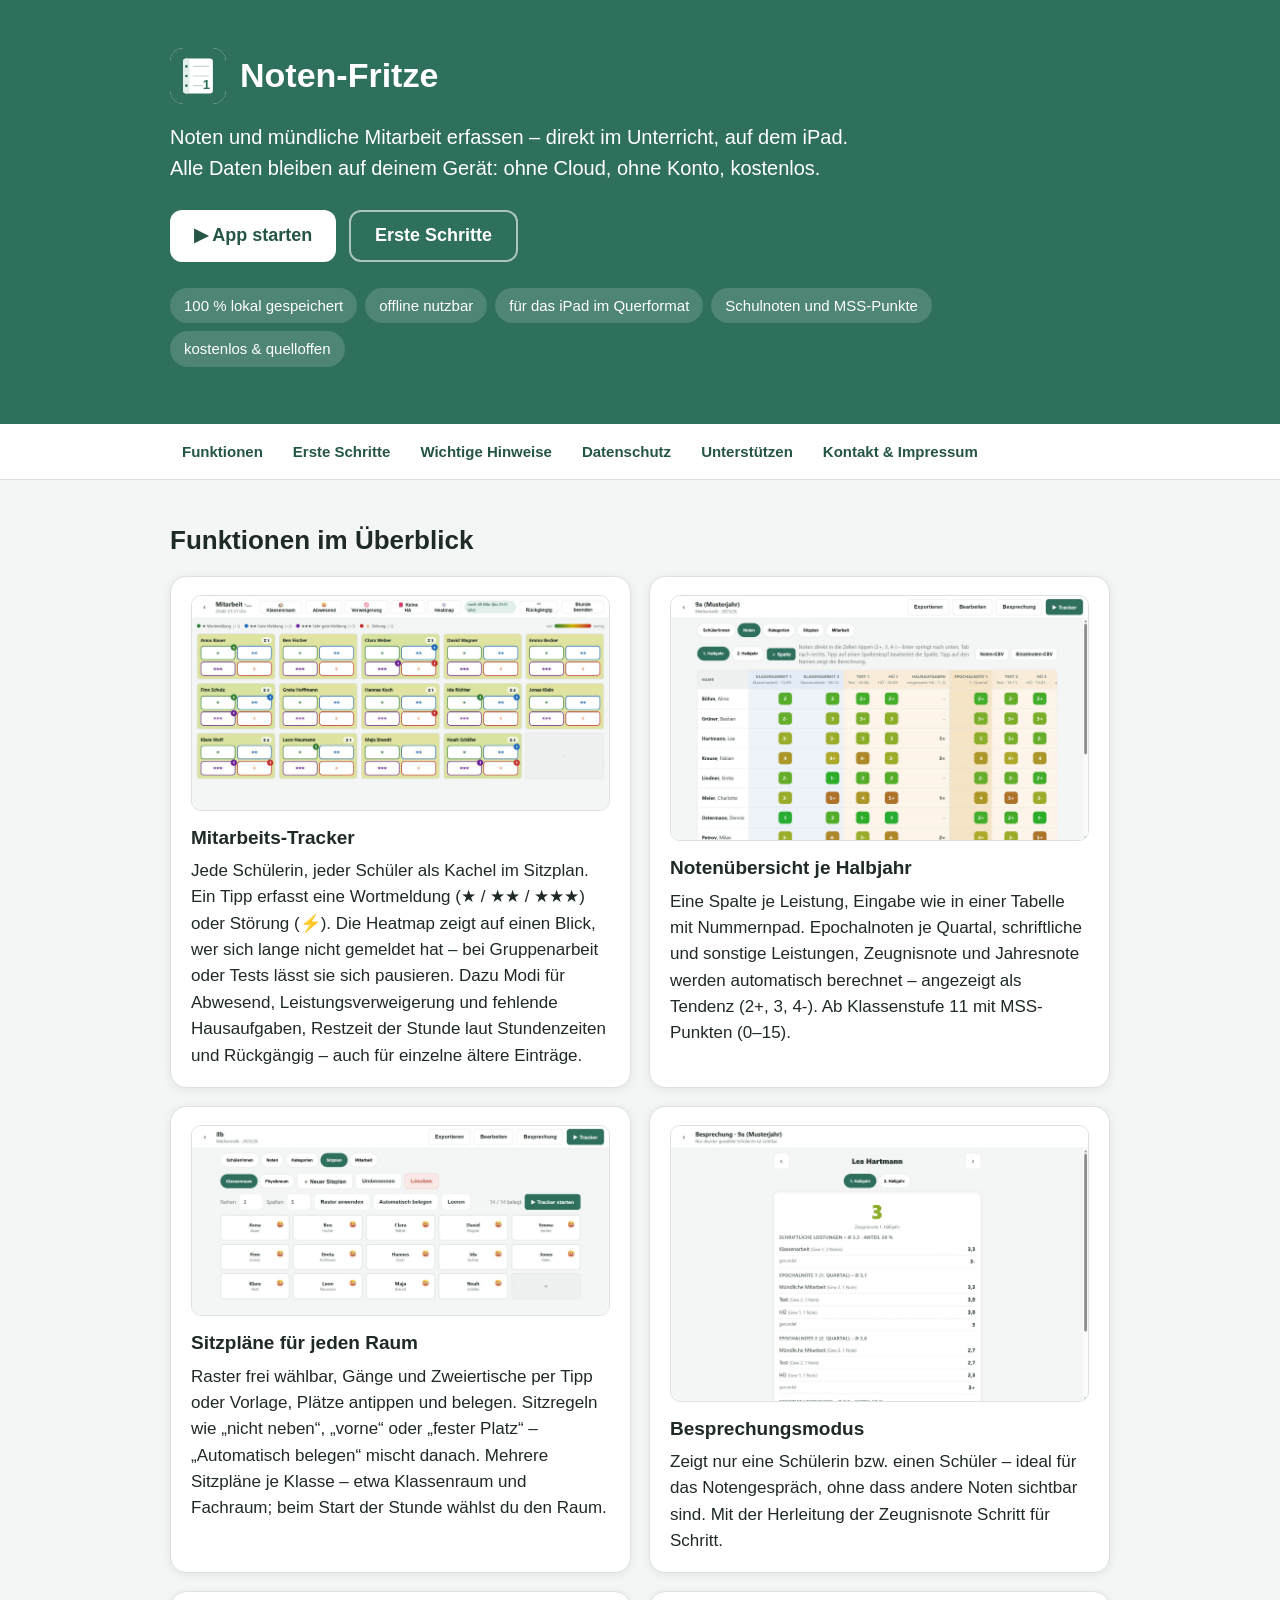
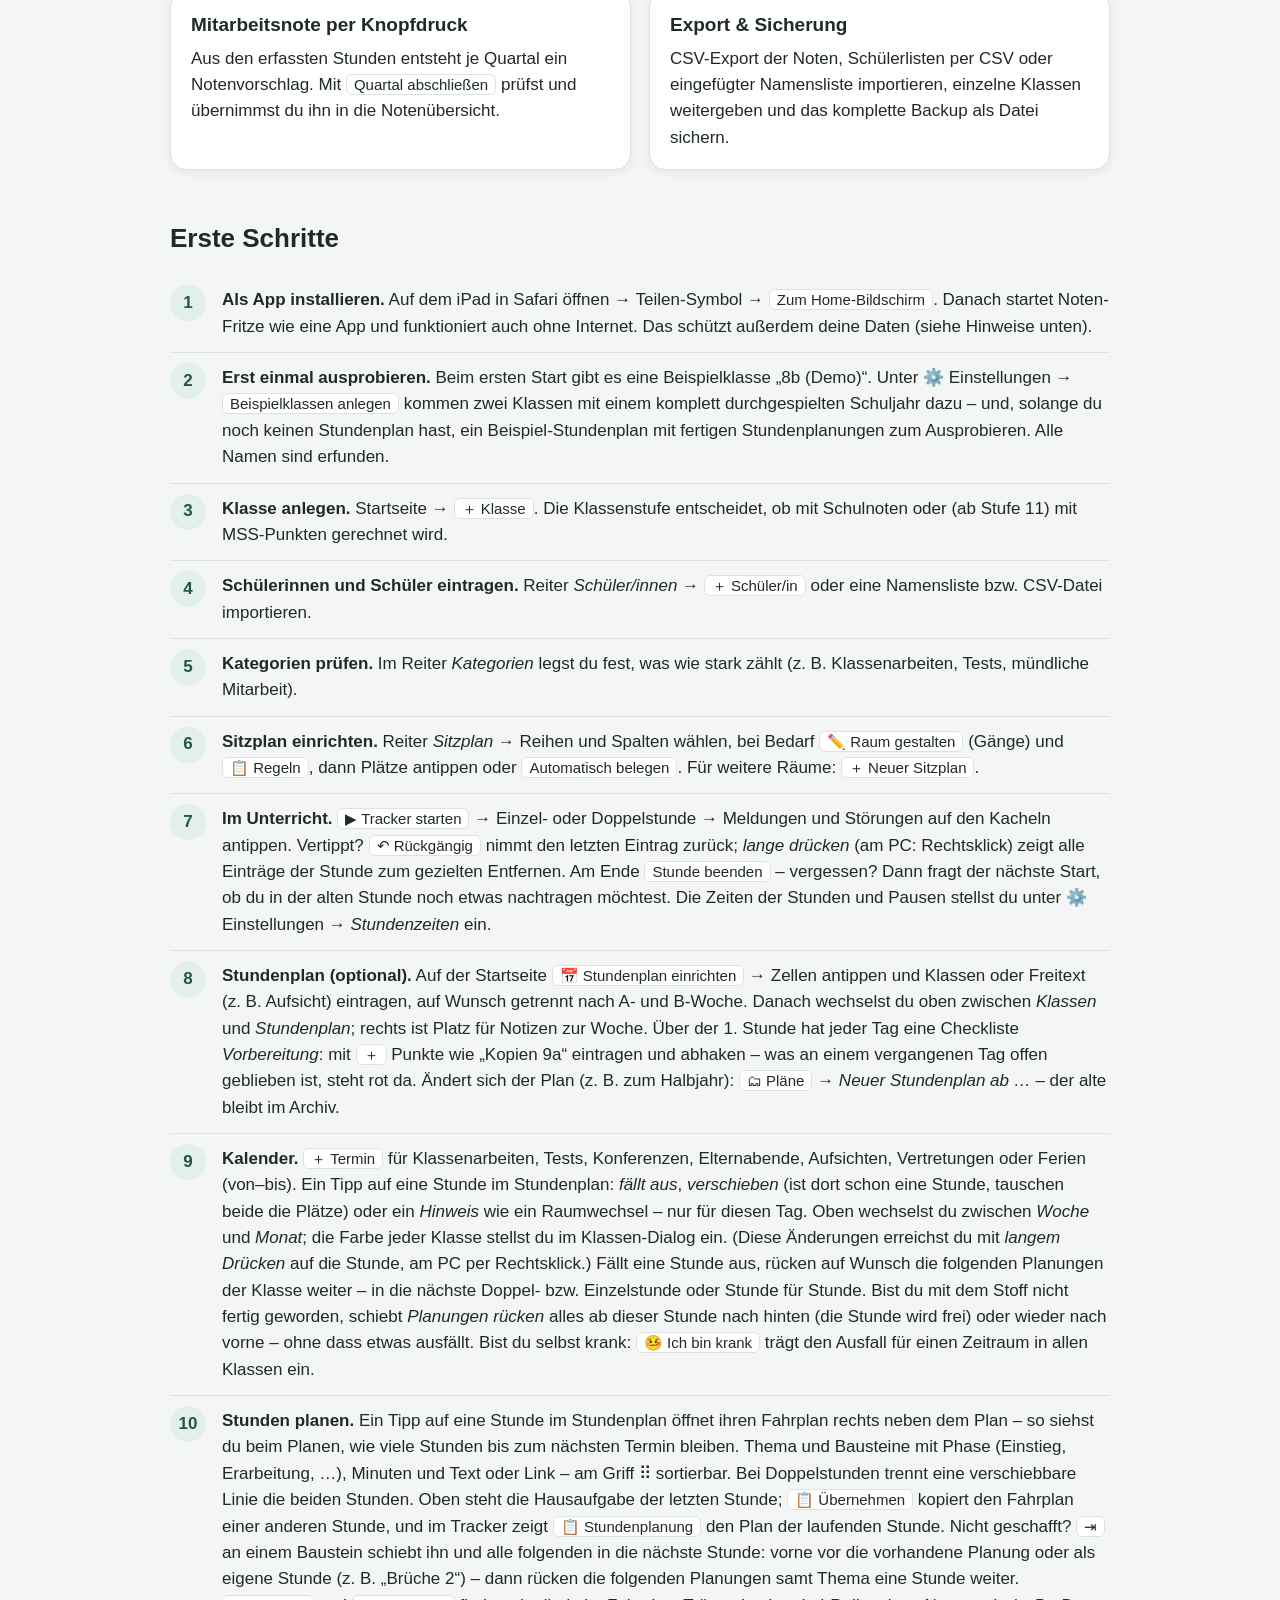
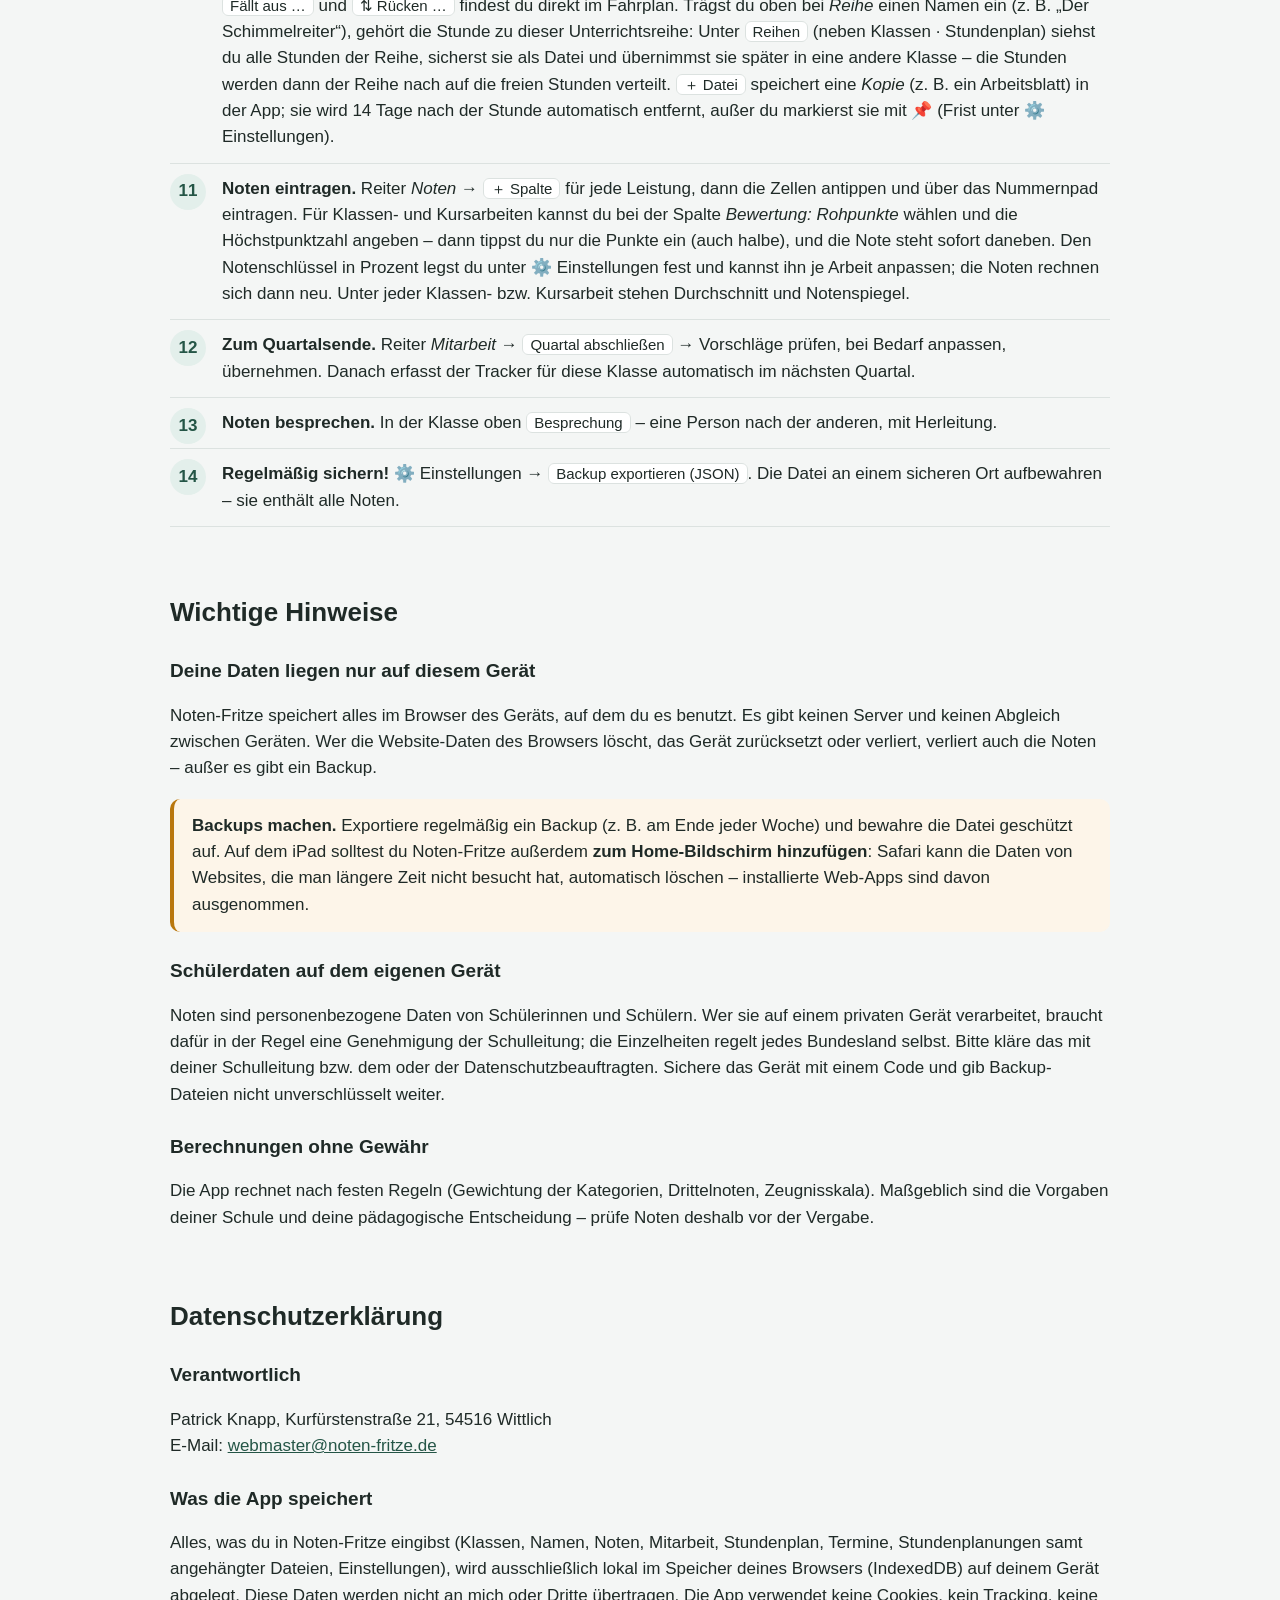
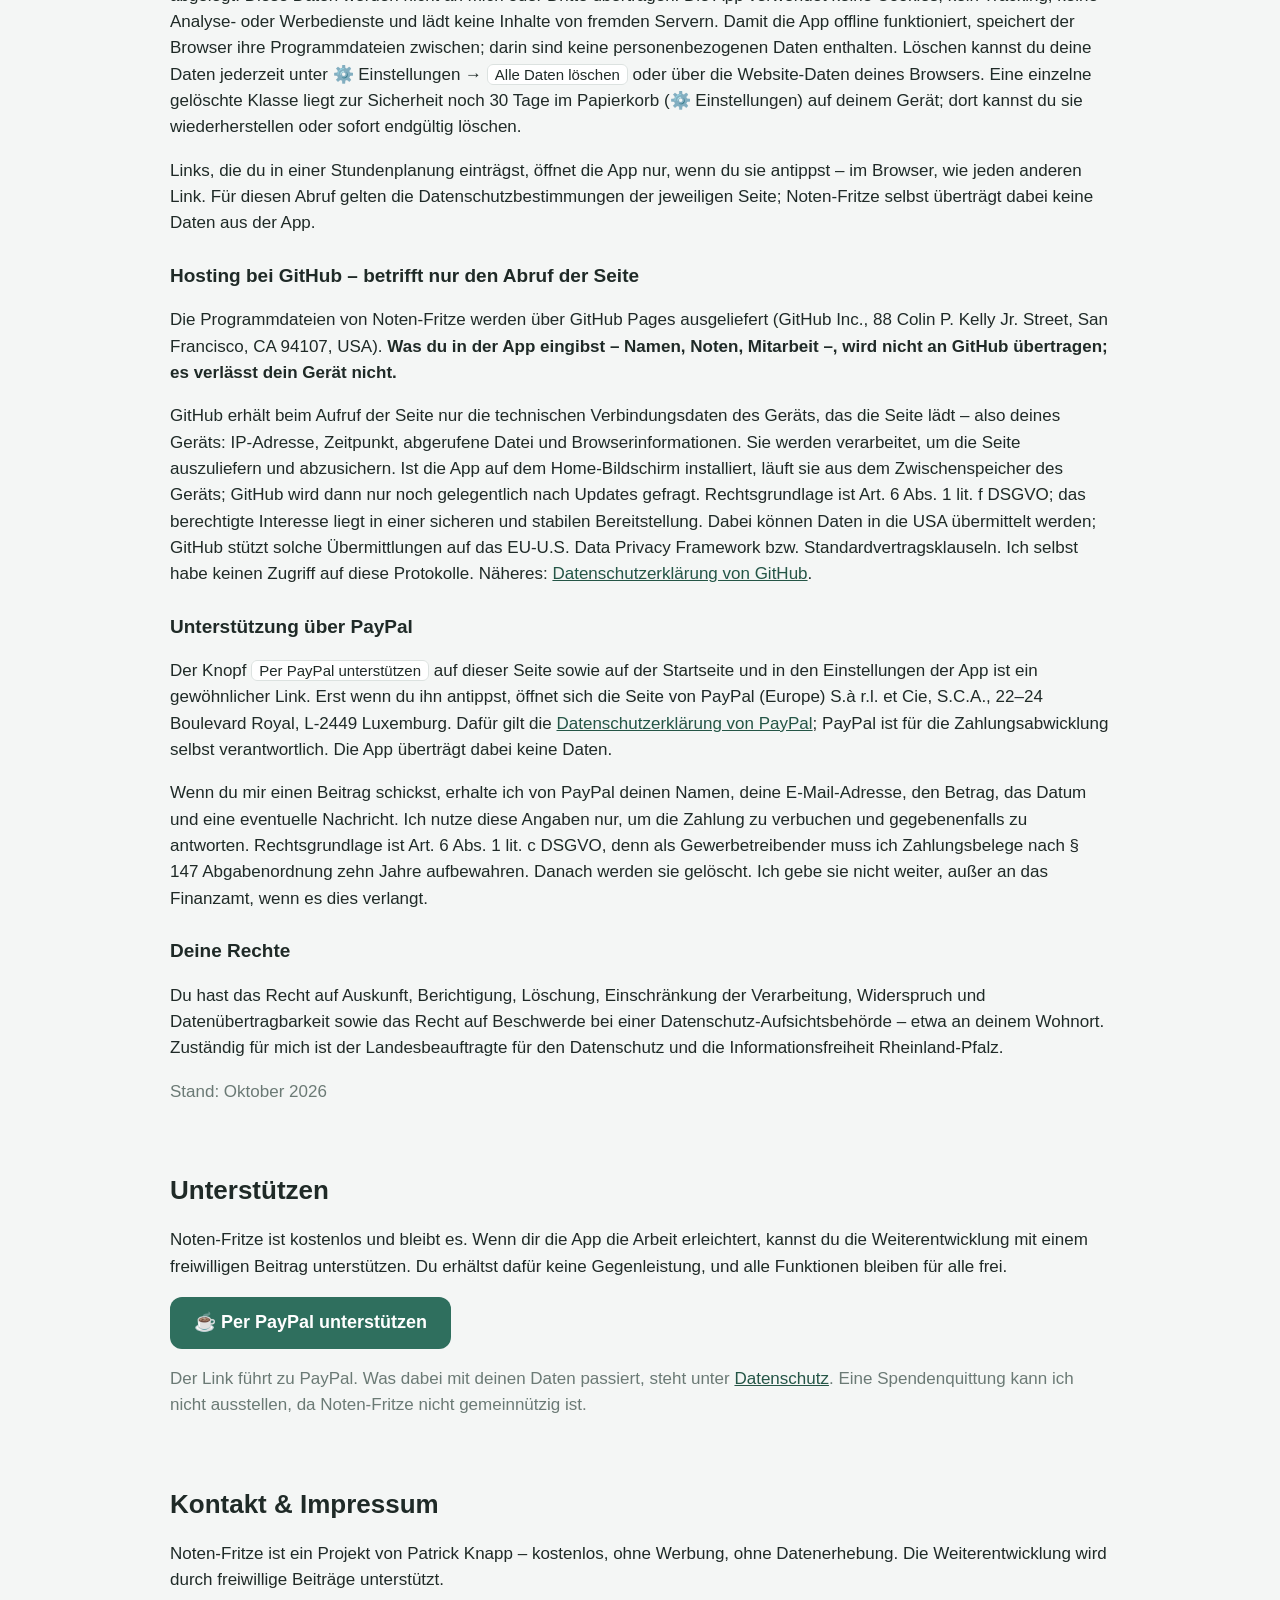
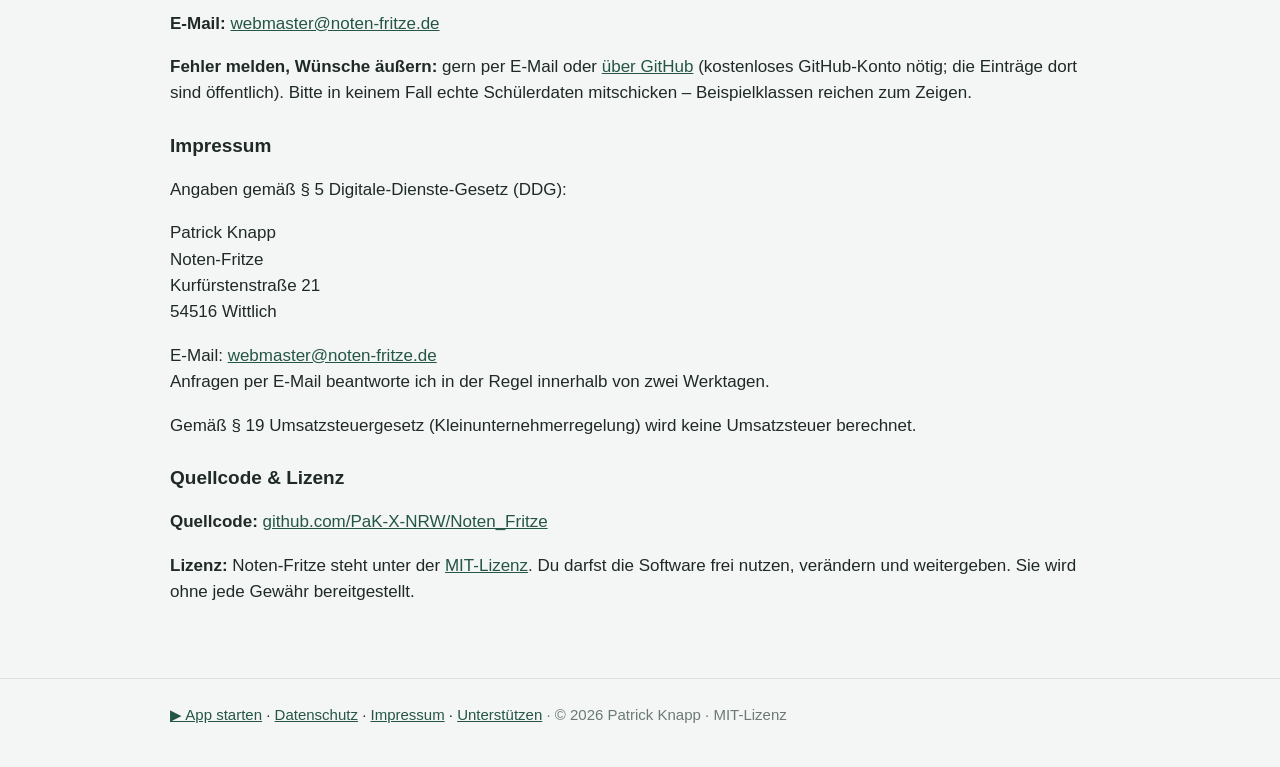
==== commit 2a0feedd: "Version 1.18.0 (Stundenplanung, Rohpunkte, Notenspiegel, Reihen, Papierkorb) - Startseite: Knopfleis" ====
--- a/info.html
+++ b/info.html
@@ -182,7 +182,8 @@
           funktioniert auch ohne Internet. Das schützt außerdem deine Daten (siehe Hinweise unten).</li>
         <li><strong>Erst einmal ausprobieren.</strong> Beim ersten Start gibt es eine Beispielklasse „8b (Demo)“.
           Unter ⚙️ Einstellungen → <span class="ui">Beispielklassen anlegen</span> kommen zwei Klassen mit
-          einem komplett durchgespielten Schuljahr dazu. Alle Namen sind erfunden.</li>
+          einem komplett durchgespielten Schuljahr dazu – und, solange du noch keinen Stundenplan hast, ein
+          Beispiel-Stundenplan mit fertigen Stundenplanungen zum Ausprobieren. Alle Namen sind erfunden.</li>
         <li><strong>Klasse anlegen.</strong> Startseite → <span class="ui">＋ Klasse</span>. Die Klassenstufe
           entscheidet, ob mit Schulnoten oder (ab Stufe 11) mit MSS-Punkten gerechnet wird.</li>
         <li><strong>Schülerinnen und Schüler eintragen.</strong> Reiter <em>Schüler/innen</em> →
@@ -203,7 +204,9 @@
         <li><strong>Stundenplan (optional).</strong> Auf der Startseite <span class="ui">📅 Stundenplan einrichten</span>
           → Zellen antippen und Klassen oder Freitext (z.&nbsp;B. Aufsicht) eintragen, auf Wunsch getrennt nach
           A- und B-Woche. Danach wechselst du oben zwischen <em>Klassen</em> und <em>Stundenplan</em>; rechts ist
-          Platz für Notizen zur Woche. Ändert sich der Plan (z.&nbsp;B. zum Halbjahr): <span class="ui">🗂 Pläne</span>
+          Platz für Notizen zur Woche. Über der 1. Stunde hat jeder Tag eine Checkliste <em>Vorbereitung</em>:
+          mit <span class="ui">＋</span> Punkte wie „Kopien 9a“ eintragen und abhaken – was an einem vergangenen Tag
+          offen geblieben ist, steht rot da. Ändert sich der Plan (z.&nbsp;B. zum Halbjahr): <span class="ui">🗂 Pläne</span>
           → <em>Neuer Stundenplan ab …</em> – der alte bleibt im Archiv.</li>
         <li><strong>Kalender.</strong> <span class="ui">＋ Termin</span> für Klassenarbeiten, Tests, Konferenzen,
           Elternabende, Aufsichten, Vertretungen oder Ferien (von–bis). Ein Tipp auf eine Stunde im Stundenplan:
@@ -212,19 +215,34 @@
           <em>Woche</em> und <em>Monat</em>; die Farbe jeder Klasse stellst du im Klassen-Dialog ein.
           (Diese Änderungen erreichst du mit <em>langem Drücken</em> auf die Stunde, am PC per Rechtsklick.)
           Fällt eine Stunde aus, rücken auf Wunsch die folgenden Planungen der Klasse weiter – in die nächste
-          Doppel- bzw. Einzelstunde oder Stunde für Stunde. Bist du selbst krank:
+          Doppel- bzw. Einzelstunde oder Stunde für Stunde. Bist du mit dem Stoff nicht fertig geworden,
+          schiebt <em>Planungen rücken</em> alles ab dieser Stunde nach hinten (die Stunde wird frei) oder
+          wieder nach vorne – ohne dass etwas ausfällt. Bist du selbst krank:
           <span class="ui">🤒 Ich bin krank</span> trägt den Ausfall für einen Zeitraum in allen Klassen ein.</li>
-        <li><strong>Stunden planen.</strong> Ein Tipp auf eine Stunde im Stundenplan öffnet ihren Fahrplan: Thema
+        <li><strong>Stunden planen.</strong> Ein Tipp auf eine Stunde im Stundenplan öffnet ihren Fahrplan rechts
+          neben dem Plan – so siehst du beim Planen, wie viele Stunden bis zum nächsten Termin bleiben. Thema
           und Bausteine mit Phase (Einstieg, Erarbeitung, …), Minuten und Text oder Link – am Griff ⠿ sortierbar.
           Bei Doppelstunden trennt eine verschiebbare Linie die beiden Stunden. Oben steht die Hausaufgabe der
           letzten Stunde; <span class="ui">📋 Übernehmen</span> kopiert den Fahrplan einer anderen Stunde, und im
-          Tracker zeigt <span class="ui">🗺 Fahrplan</span> den Plan der laufenden Stunde.
+          Tracker zeigt <span class="ui">📋 Stundenplanung</span> den Plan der laufenden Stunde. Nicht geschafft?
+          <span class="ui">⇥</span> an einem Baustein schiebt ihn und alle folgenden in die nächste Stunde: vorne vor
+          die vorhandene Planung oder als eigene Stunde (z.&nbsp;B. „Brüche 2“) – dann rücken die folgenden
+          Planungen samt Thema eine Stunde weiter. <span class="ui">Fällt aus …</span> und <span class="ui">⇅ Rücken …</span>
+          findest du direkt im Fahrplan. Trägst du oben bei <em>Reihe</em> einen Namen ein (z.&nbsp;B. „Der Schimmelreiter“),
+          gehört die Stunde zu dieser Unterrichtsreihe: Unter <span class="ui">Reihen</span> (neben Klassen · Stundenplan)
+          siehst du alle Stunden der Reihe, sicherst sie als Datei und übernimmst sie später in eine andere Klasse –
+          die Stunden werden dann der Reihe nach auf die freien Stunden verteilt.
           <span class="ui">＋ Datei</span> speichert eine <em>Kopie</em> (z.&nbsp;B. ein Arbeitsblatt) in der App; sie wird
           14 Tage nach der Stunde automatisch entfernt, außer du markierst sie mit 📌 (Frist unter ⚙️ Einstellungen).</li>
         <li><strong>Noten eintragen.</strong> Reiter <em>Noten</em> → <span class="ui">＋ Spalte</span> für
-          jede Leistung, dann die Zellen antippen und über das Nummernpad eintragen.</li>
+          jede Leistung, dann die Zellen antippen und über das Nummernpad eintragen. Für Klassen- und Kursarbeiten
+          kannst du bei der Spalte <em>Bewertung: Rohpunkte</em> wählen und die Höchstpunktzahl angeben – dann tippst
+          du nur die Punkte ein (auch halbe), und die Note steht sofort daneben. Den Notenschlüssel in Prozent
+          legst du unter ⚙️ Einstellungen fest und kannst ihn je Arbeit anpassen; die Noten rechnen sich dann neu.
+          Unter jeder Klassen- bzw. Kursarbeit stehen Durchschnitt und Notenspiegel.</li>
         <li><strong>Zum Quartalsende.</strong> Reiter <em>Mitarbeit</em> →
-          <span class="ui">Quartal abschließen</span> → Vorschläge prüfen, bei Bedarf anpassen, übernehmen.</li>
+          <span class="ui">Quartal abschließen</span> → Vorschläge prüfen, bei Bedarf anpassen, übernehmen. Danach
+          erfasst der Tracker für diese Klasse automatisch im nächsten Quartal.</li>
         <li><strong>Noten besprechen.</strong> In der Klasse oben <span class="ui">Besprechung</span> –
           eine Person nach der anderen, mit Herleitung.</li>
         <li><strong>Regelmäßig sichern!</strong> ⚙️ Einstellungen → <span class="ui">Backup exportieren (JSON)</span>.
@@ -272,7 +290,9 @@
         Analyse- oder Werbedienste und lädt keine Inhalte von fremden Servern. Damit die App offline
         funktioniert, speichert der Browser ihre Programmdateien zwischen; darin sind keine
         personenbezogenen Daten enthalten. Löschen kannst du deine Daten jederzeit unter ⚙️ Einstellungen →
-        <span class="ui">Alle Daten löschen</span> oder über die Website-Daten deines Browsers.</p>
+        <span class="ui">Alle Daten löschen</span> oder über die Website-Daten deines Browsers. Eine einzelne
+        gelöschte Klasse liegt zur Sicherheit noch 30 Tage im Papierkorb (⚙️ Einstellungen) auf deinem Gerät; dort
+        kannst du sie wiederherstellen oder sofort endgültig löschen.</p>
       <p>Links, die du in einer Stundenplanung einträgst, öffnet die App nur, wenn du sie antippst – im
         Browser, wie jeden anderen Link. Für diesen Abruf gelten die Datenschutzbestimmungen der jeweiligen
         Seite; Noten-Fritze selbst überträgt dabei keine Daten aus der App.</p>
@@ -292,7 +312,7 @@
         <a href="https://docs.github.com/de/site-policy/privacy-policies/github-general-privacy-statement" rel="noopener">Datenschutzerklärung von GitHub</a>.</p>
 
       <h3>Unterstützung über PayPal</h3>
-      <p>Der Knopf <span class="ui">Per PayPal unterstützen</span> auf dieser Seite und in den Einstellungen der App
+      <p>Der Knopf <span class="ui">Per PayPal unterstützen</span> auf dieser Seite sowie auf der Startseite und in den Einstellungen der App
         ist ein gewöhnlicher Link. Erst wenn du ihn antippst, öffnet sich die Seite von PayPal (Europe) S.à r.l.
         et Cie, S.C.A., 22–24 Boulevard Royal, L-2449 Luxemburg. Dafür gilt die
         <a href="https://www.paypal.com/de/legalhub/privacy-full" rel="noopener">Datenschutzerklärung von PayPal</a>;
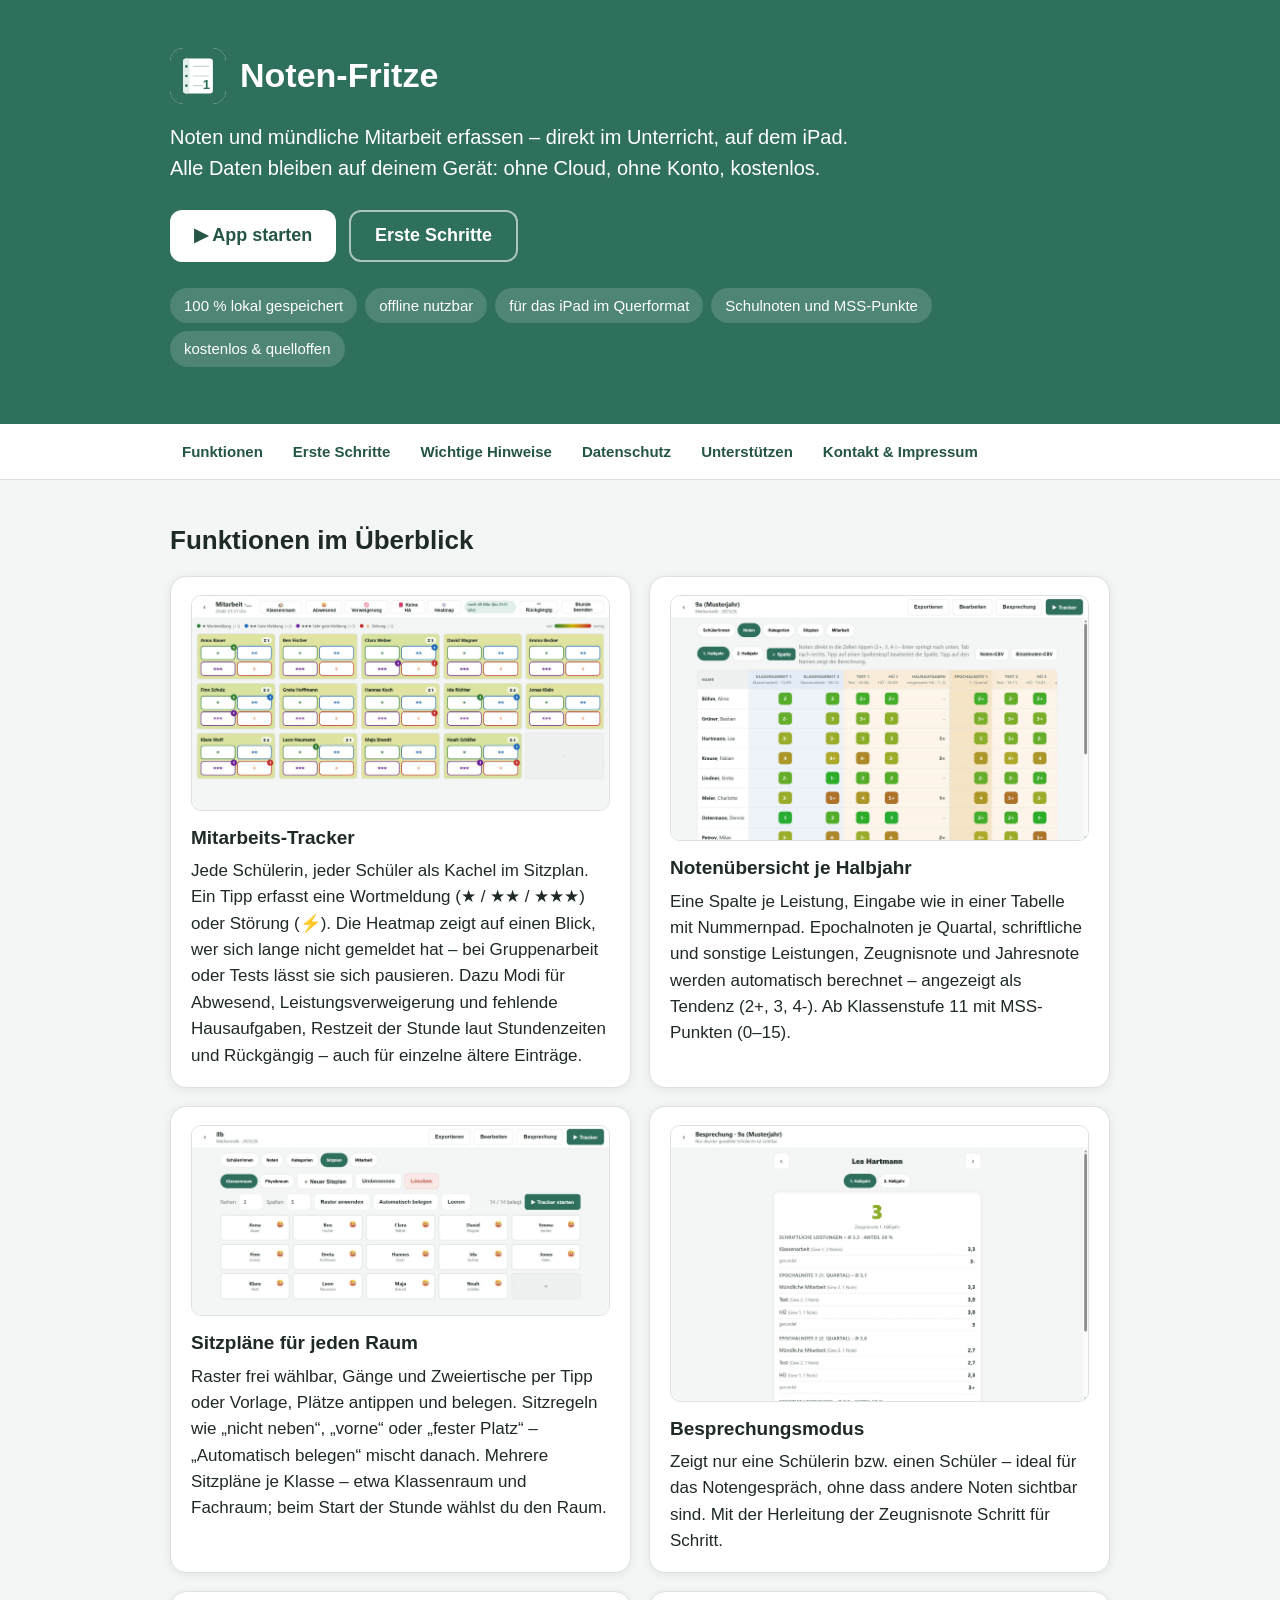
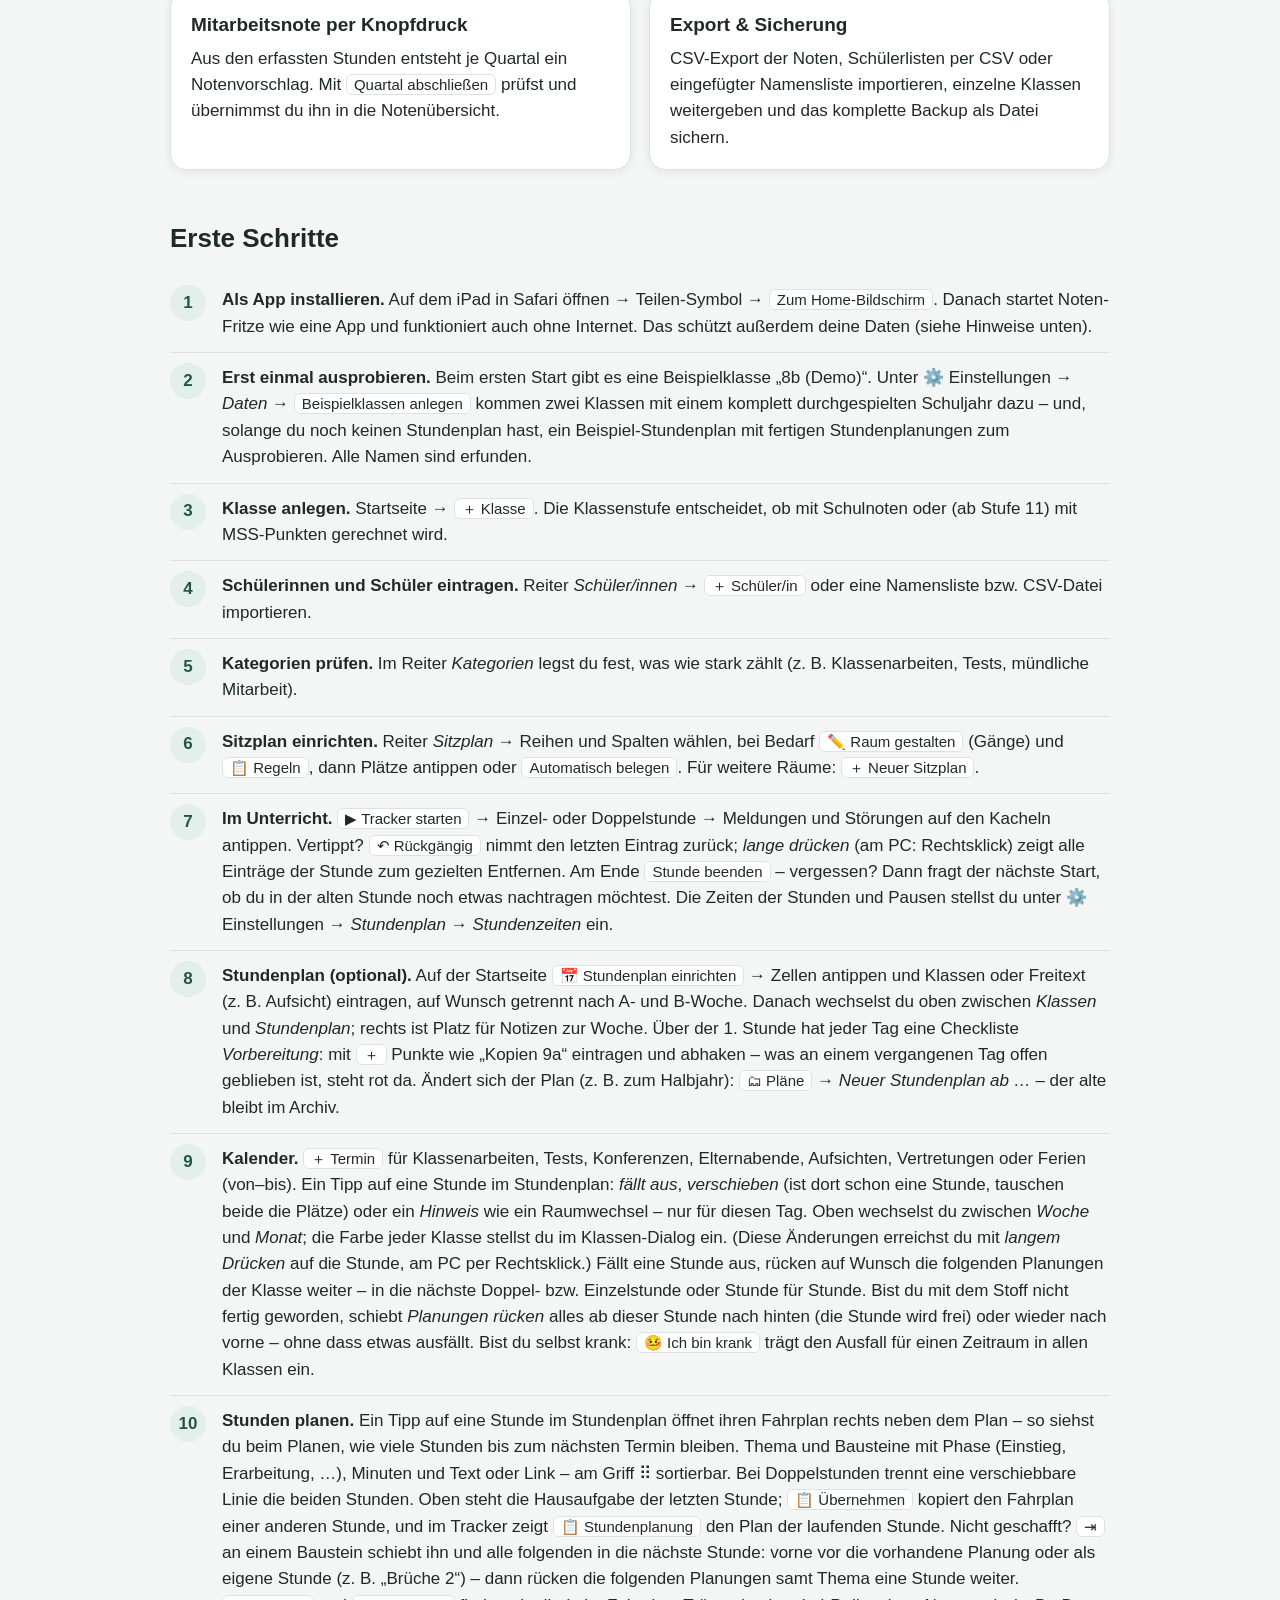
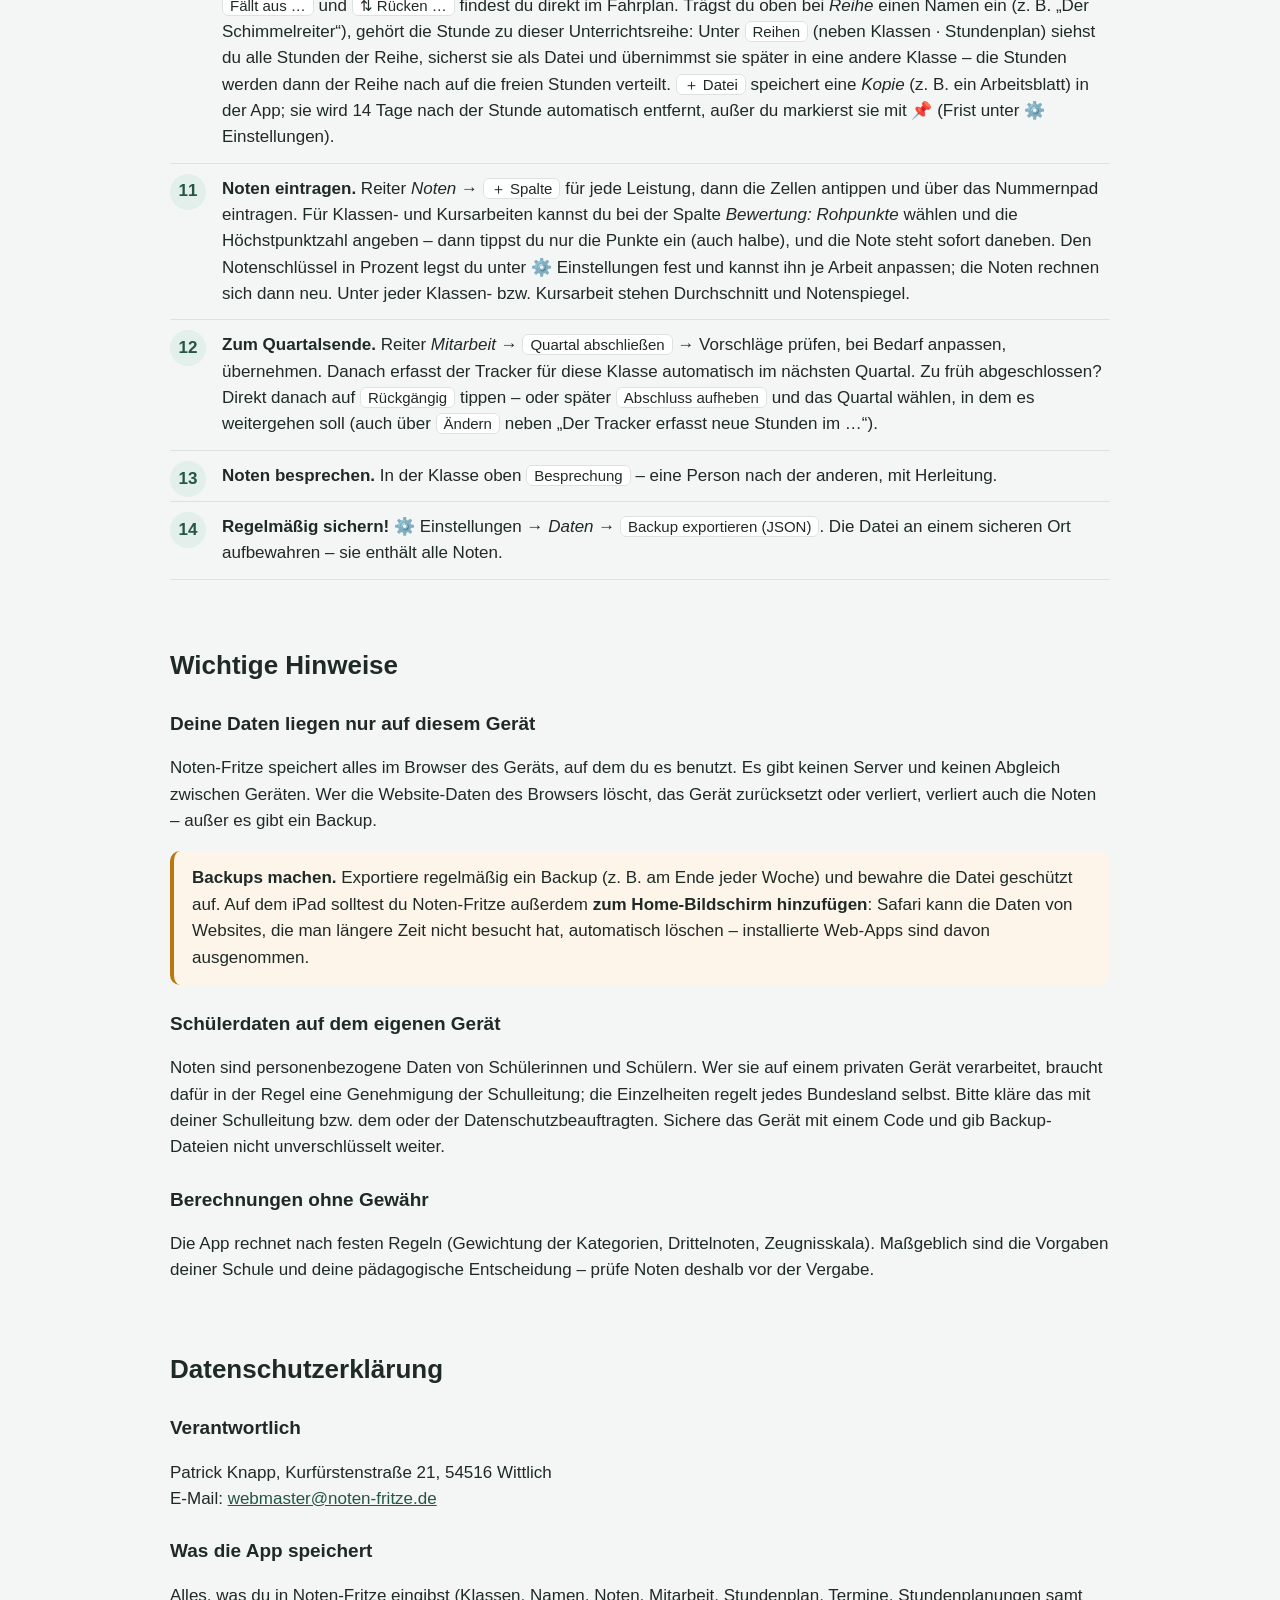
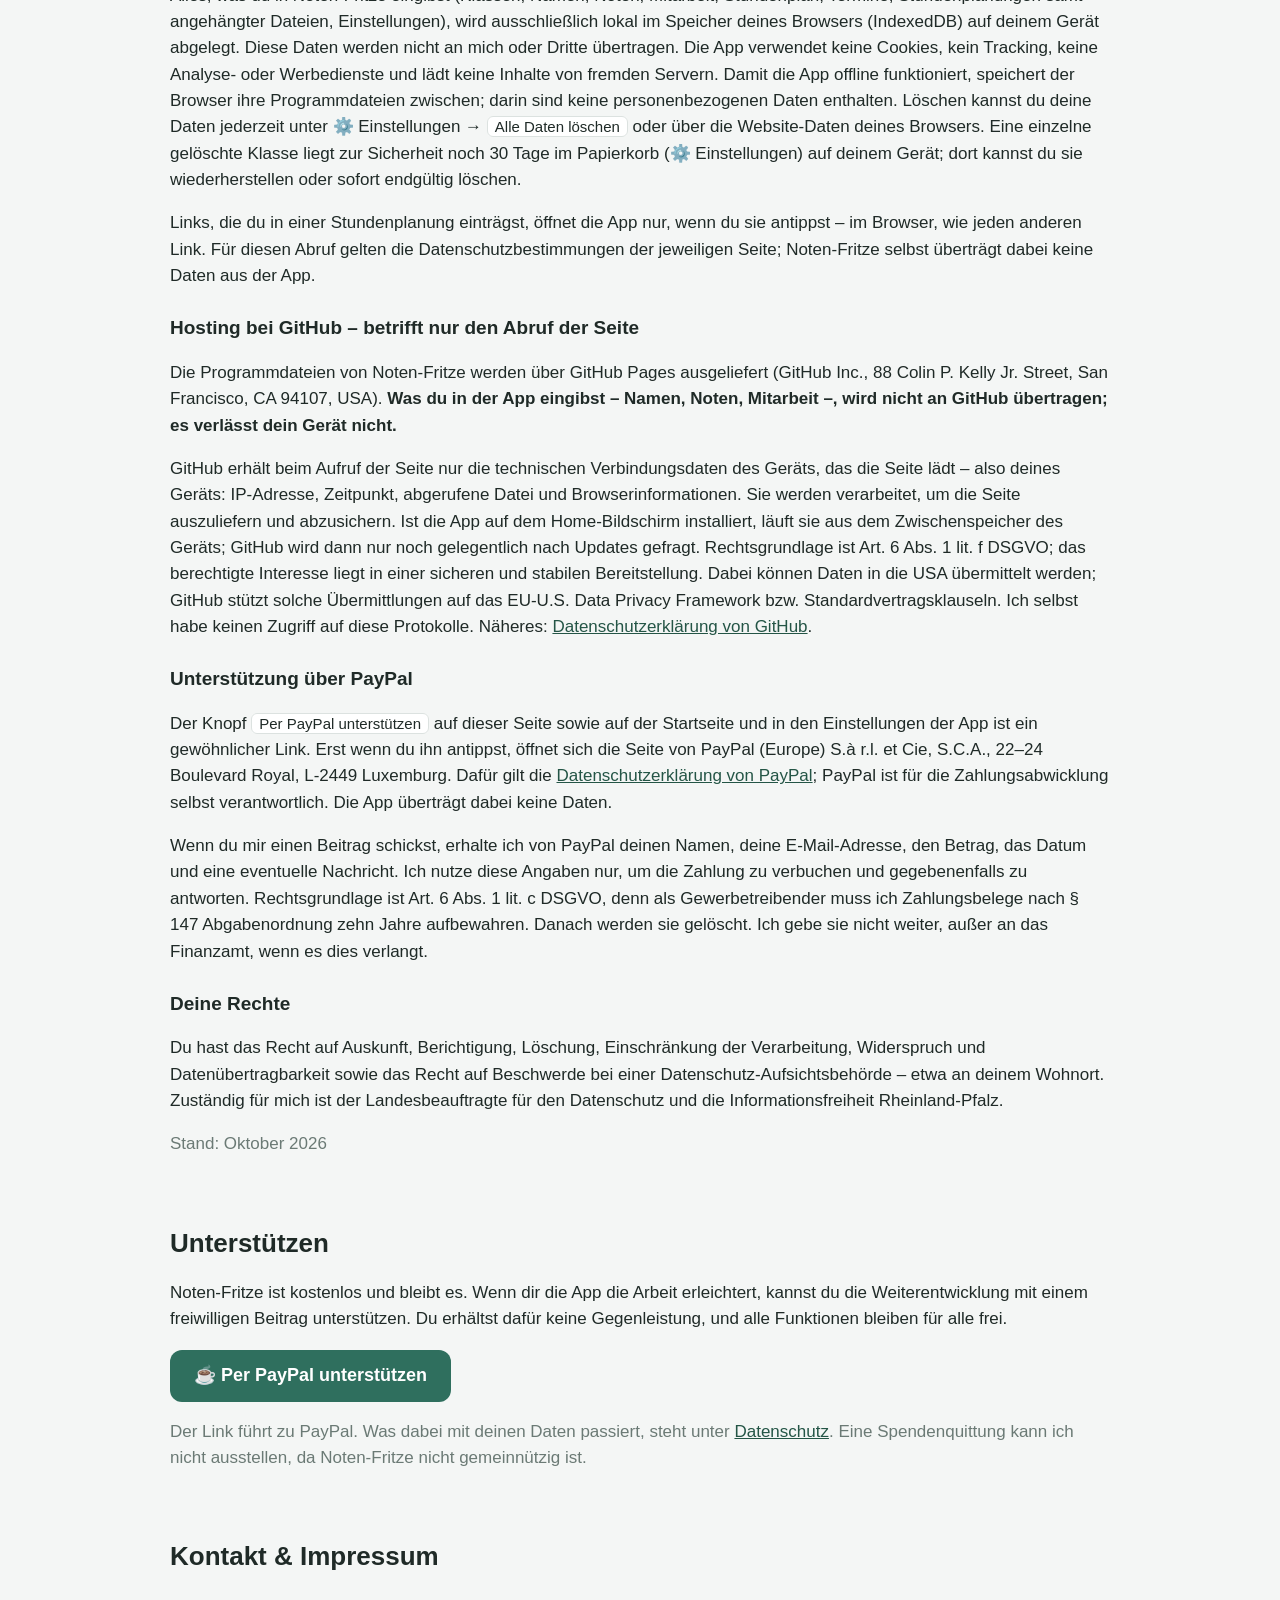
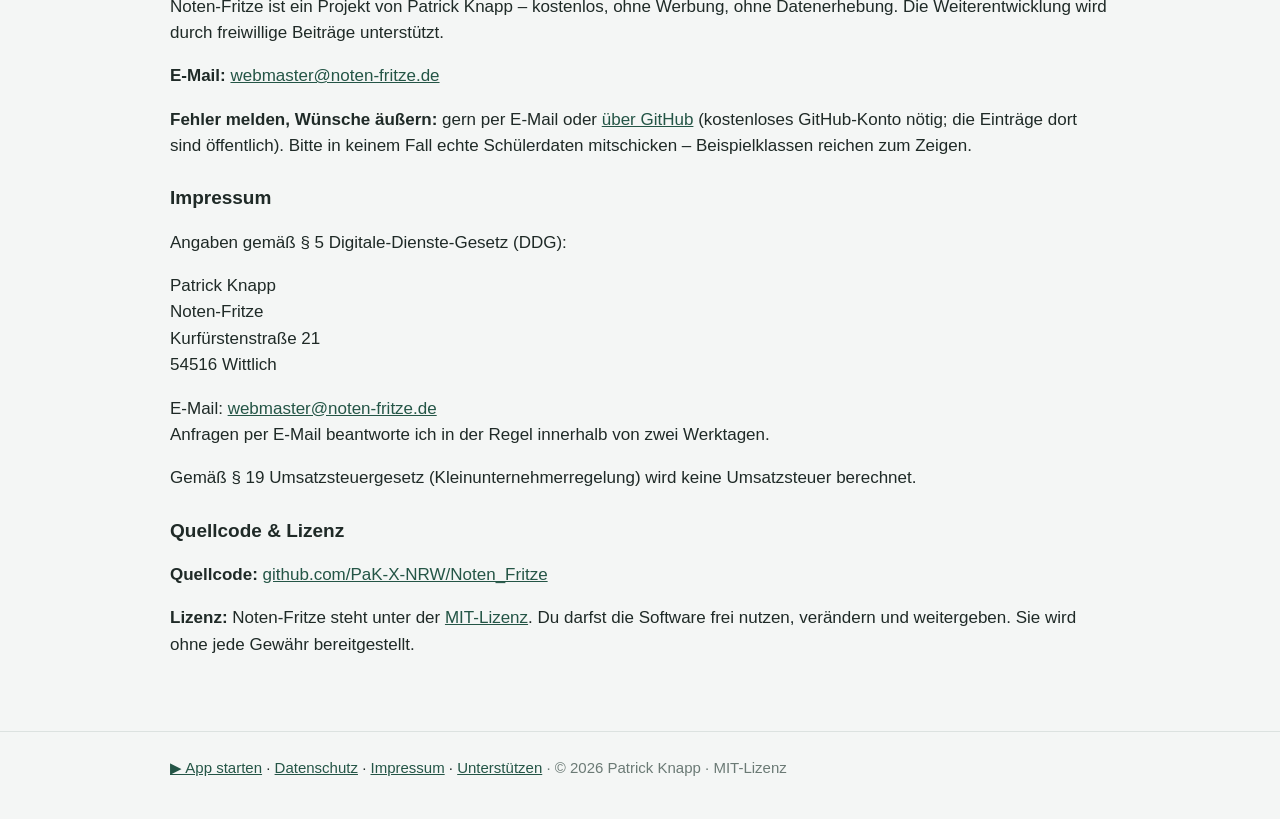
==== commit a82e1e95: "Version 1.19.0 (Quartalsabschluss korrigieren, Neuigkeiten, Einstellungen in Reitern) - Mitarbeit: Z" ====
--- a/info.html
+++ b/info.html
@@ -181,7 +181,7 @@
           <span class="ui">Zum Home-Bildschirm</span>. Danach startet Noten-Fritze wie eine App und
           funktioniert auch ohne Internet. Das schützt außerdem deine Daten (siehe Hinweise unten).</li>
         <li><strong>Erst einmal ausprobieren.</strong> Beim ersten Start gibt es eine Beispielklasse „8b (Demo)“.
-          Unter ⚙️ Einstellungen → <span class="ui">Beispielklassen anlegen</span> kommen zwei Klassen mit
+          Unter ⚙️ Einstellungen → <em>Daten</em> → <span class="ui">Beispielklassen anlegen</span> kommen zwei Klassen mit
           einem komplett durchgespielten Schuljahr dazu – und, solange du noch keinen Stundenplan hast, ein
           Beispiel-Stundenplan mit fertigen Stundenplanungen zum Ausprobieren. Alle Namen sind erfunden.</li>
         <li><strong>Klasse anlegen.</strong> Startseite → <span class="ui">＋ Klasse</span>. Die Klassenstufe
@@ -200,7 +200,7 @@
           (am PC: Rechtsklick) zeigt alle Einträge der Stunde zum gezielten Entfernen.
           Am Ende <span class="ui">Stunde beenden</span> – vergessen? Dann fragt der nächste Start, ob du
           in der alten Stunde noch etwas nachtragen möchtest. Die Zeiten der Stunden und Pausen
-          stellst du unter ⚙️ Einstellungen → <em>Stundenzeiten</em> ein.</li>
+          stellst du unter ⚙️ Einstellungen → <em>Stundenplan</em> → <em>Stundenzeiten</em> ein.</li>
         <li><strong>Stundenplan (optional).</strong> Auf der Startseite <span class="ui">📅 Stundenplan einrichten</span>
           → Zellen antippen und Klassen oder Freitext (z.&nbsp;B. Aufsicht) eintragen, auf Wunsch getrennt nach
           A- und B-Woche. Danach wechselst du oben zwischen <em>Klassen</em> und <em>Stundenplan</em>; rechts ist
@@ -242,10 +242,13 @@
           Unter jeder Klassen- bzw. Kursarbeit stehen Durchschnitt und Notenspiegel.</li>
         <li><strong>Zum Quartalsende.</strong> Reiter <em>Mitarbeit</em> →
           <span class="ui">Quartal abschließen</span> → Vorschläge prüfen, bei Bedarf anpassen, übernehmen. Danach
-          erfasst der Tracker für diese Klasse automatisch im nächsten Quartal.</li>
+          erfasst der Tracker für diese Klasse automatisch im nächsten Quartal. Zu früh abgeschlossen? Direkt
+          danach auf <span class="ui">Rückgängig</span> tippen – oder später <span class="ui">Abschluss aufheben</span>
+          und das Quartal wählen, in dem es weitergehen soll (auch über <span class="ui">Ändern</span> neben
+          „Der Tracker erfasst neue Stunden im …“).</li>
         <li><strong>Noten besprechen.</strong> In der Klasse oben <span class="ui">Besprechung</span> –
           eine Person nach der anderen, mit Herleitung.</li>
-        <li><strong>Regelmäßig sichern!</strong> ⚙️ Einstellungen → <span class="ui">Backup exportieren (JSON)</span>.
+        <li><strong>Regelmäßig sichern!</strong> ⚙️ Einstellungen → <em>Daten</em> → <span class="ui">Backup exportieren (JSON)</span>.
           Die Datei an einem sicheren Ort aufbewahren – sie enthält alle Noten.</li>
       </ol>
     </section>
